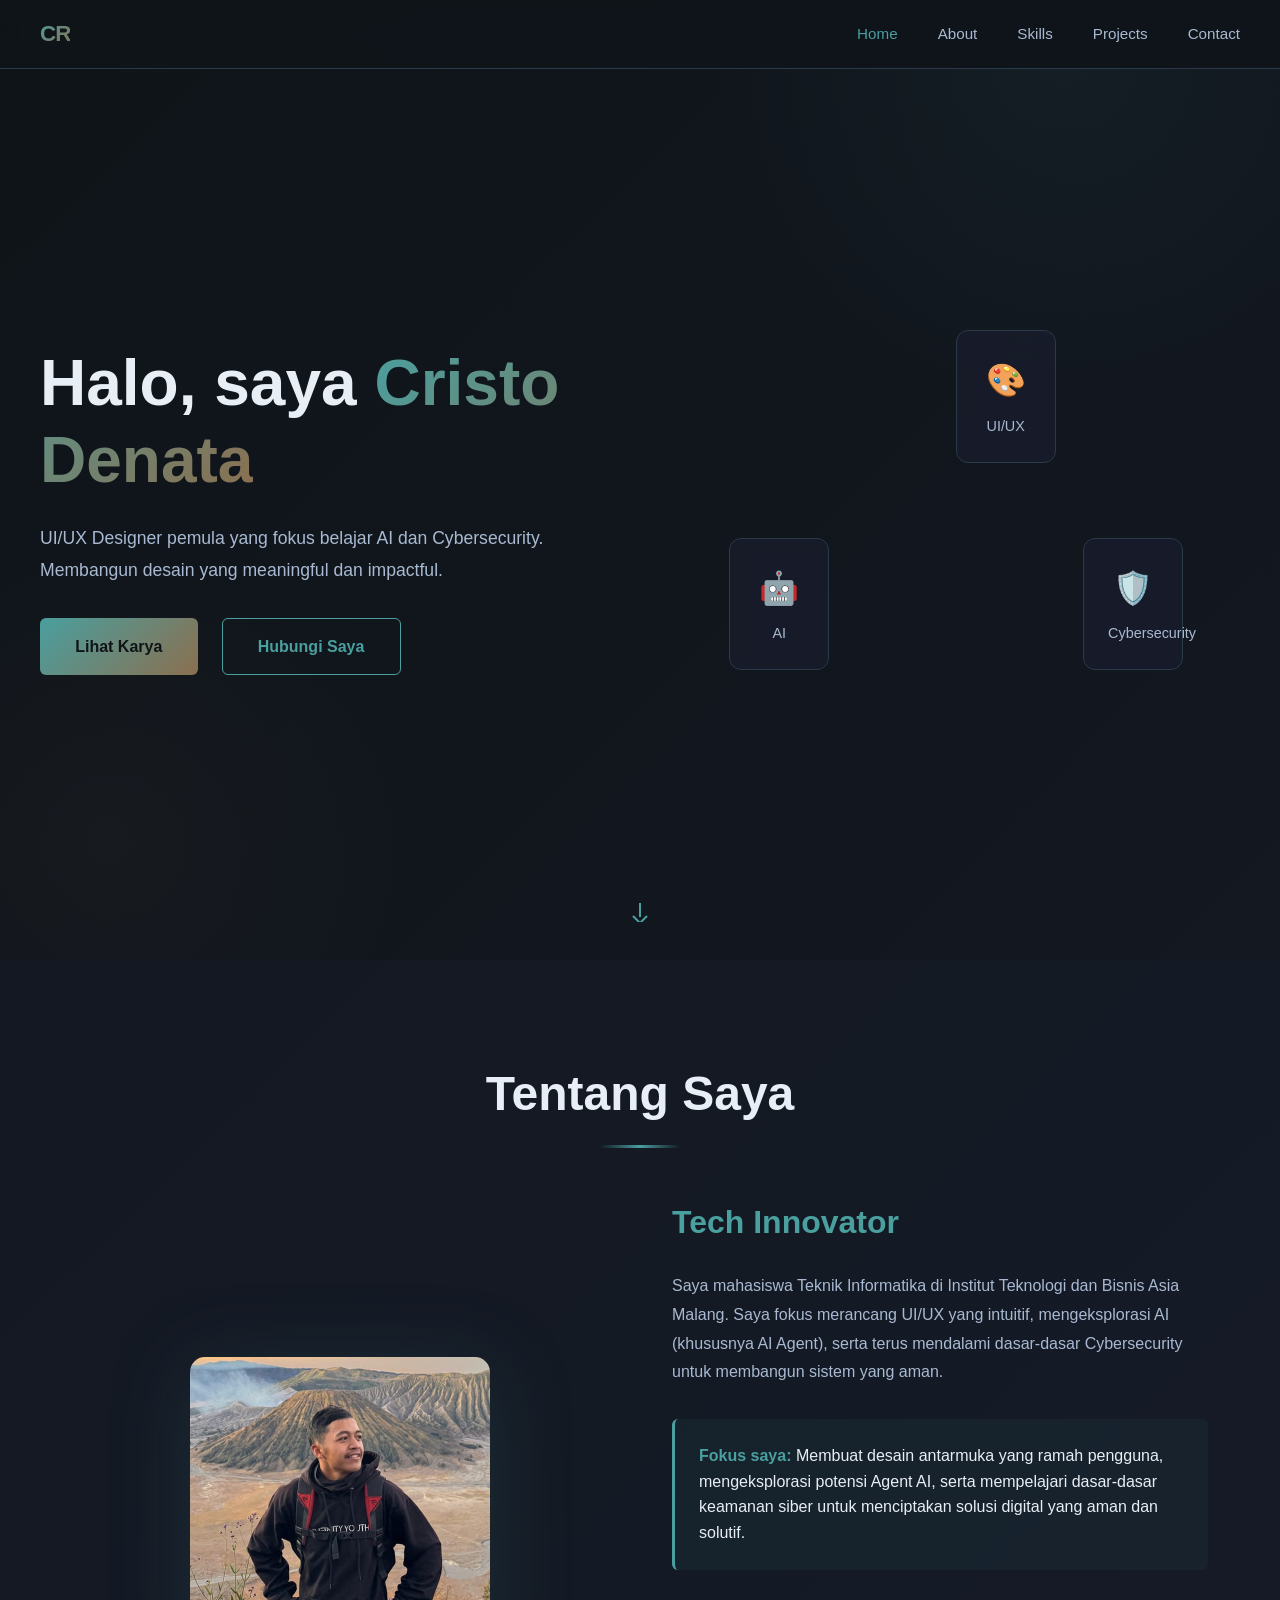
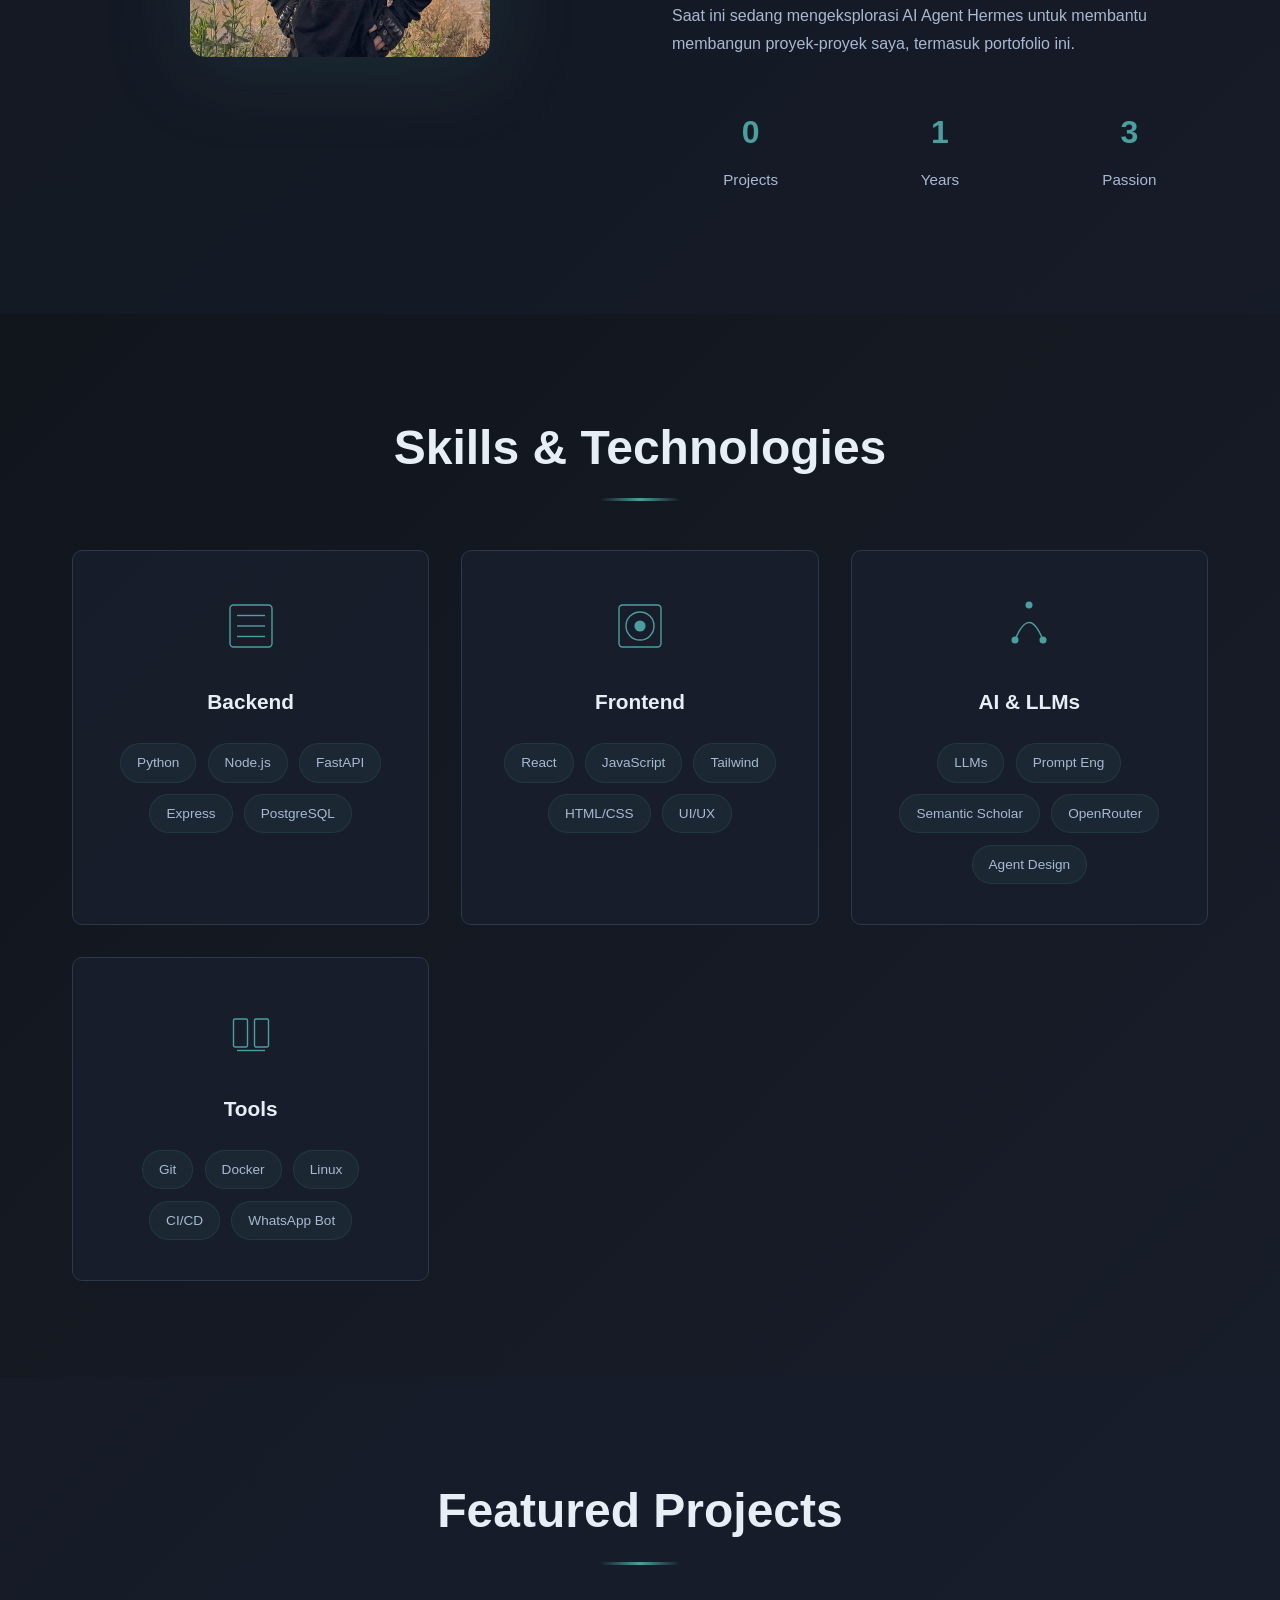
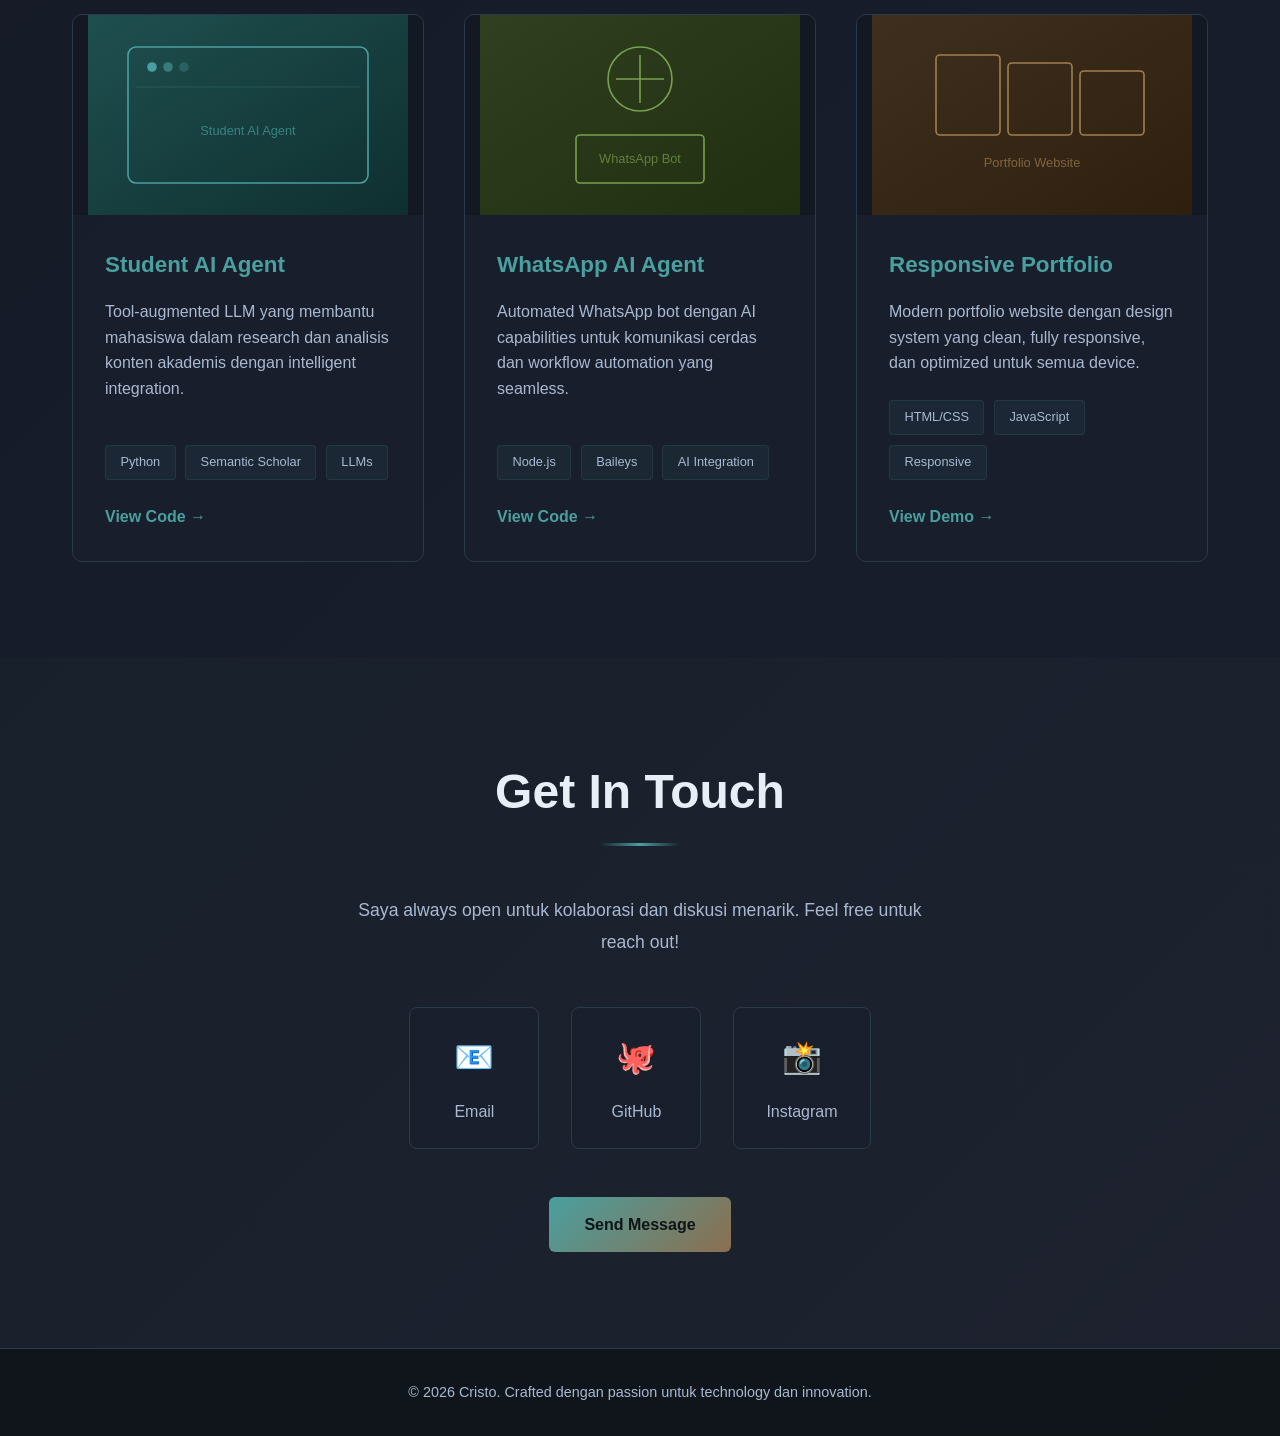
==== index.html @ 14ed5187 "Update portfolio" ====
<!DOCTYPE html>
<html lang="id">
<head>
    <meta charset="UTF-8">
    <meta name="viewport" content="width=device-width, initial-scale=1.0">
    <title>Cristo - UI/UX Designer & AI Learner</title>
    <link rel="stylesheet" href="style.css">
</head>
<body>
    <!-- Navigasi -->
    <nav class="navbar">
        <div class="nav-container">
            <div class="logo">CR</div>
            <ul class="nav-links">
                <li><a href="#hero" class="nav-link active">Home</a></li>
                <li><a href="#about" class="nav-link">About</a></li>
                <li><a href="#skills" class="nav-link">Skills</a></li>
                <li><a href="#projects" class="nav-link">Projects</a></li>
                <li><a href="#contact" class="nav-link">Contact</a></li>
            </ul>
        </div>
    </nav>

    <!-- Hero Section -->
    <section class="hero" id="hero">
        <div class="hero-content">
            <div class="hero-text">
                <h1>Halo, saya <span class="gradient-text">Cristo Denata</span></h1>
                <p>UI/UX Designer pemula yang fokus belajar AI dan Cybersecurity. Membangun desain yang meaningful dan impactful.</p>
                <div class="cta-buttons">
                    <a href="#projects" class="btn btn-primary">Lihat Karya</a>
                    <a href="#contact" class="btn btn-secondary">Hubungi Saya</a>
                </div>
            </div>
            <div class="hero-visual">
                <div class="floating-card card-1">
                    <div class="icon">🎨</div>
                    <p>UI/UX</p>
                </div>
                <div class="floating-card card-2">
                    <div class="icon">🤖</div>
                    <p>AI</p>
                </div>
                <div class="floating-card card-3">
                    <div class="icon">🛡️</div>
                    <p>Cybersecurity</p>
                </div>
            </div>
        </div>
        <div class="scroll-indicator">
            <svg viewBox="0 0 24 24" fill="none" stroke="currentColor">
                <path d="M12 5v14M19 18l-7 7-7-7"/>
            </svg>
        </div>
    </section>

    <!-- About Section -->
    <section class="about" id="about">
        <div class="container">
            <h2 class="section-title">Tentang Saya</h2>
            <div class="about-grid">
                <div class="about-image">
                    <img src="assets/profile.jpeg" alt="Cristo Profile" class="profile-photo">
                </div>
                <div class="about-text">
                    <h3>Tech Innovator</h3>
                    <p>Saya mahasiswa Teknik Informatika di Institut Teknologi dan Bisnis Asia Malang. Saya fokus merancang UI/UX yang intuitif, mengeksplorasi AI (khususnya AI Agent), serta terus mendalami dasar-dasar Cybersecurity untuk membangun sistem yang aman.</p>
                    <div class="about-highlight">
                        <strong>Fokus saya:</strong> Membuat desain antarmuka yang ramah pengguna, mengeksplorasi potensi Agent AI, serta mempelajari dasar-dasar keamanan siber untuk menciptakan solusi digital yang aman dan solutif.
                    </div>
                    <p>Saat ini sedang mengeksplorasi AI Agent Hermes untuk membantu membangun proyek-proyek saya, termasuk portofolio ini.</p>
                    <div class="about-stats">
                        <div class="stat">
                            <h4>1</h4>
                            <p>Projects</p>
                        </div>
                        <div class="stat">
                            <h4>2+</h4>
                            <p>Years</p>
                        </div>
                        <div class="stat">
                            <h4>5%</h4>
                            <p>Passion</p>
                        </div>
                    </div>
                </div>
            </div>
        </div>
    </section>

    <!-- Skills Section -->
    <section class="skills" id="skills">
        <div class="container">
            <h2 class="section-title">Skills & Technologies</h2>
            <div class="skills-grid">
                <div class="skill-card">
                    <div class="skill-icon">
                        <svg viewBox="0 0 100 100">
                            <rect x="20" y="20" width="60" height="60" fill="none" stroke="currentColor" stroke-width="2" rx="5"/>
                            <line x1="30" y1="35" x2="70" y2="35" stroke="currentColor" stroke-width="2"/>
                            <line x1="30" y1="50" x2="70" y2="50" stroke="currentColor" stroke-width="2"/>
                            <line x1="30" y1="65" x2="70" y2="65" stroke="currentColor" stroke-width="2"/>
                        </svg>
                    </div>
                    <h3>Backend</h3>
                    <div class="skill-tags">
                        <span>Python</span>
                        <span>Node.js</span>
                        <span>FastAPI</span>
                        <span>Express</span>
                        <span>PostgreSQL</span>
                    </div>
                </div>

                <div class="skill-card">
                    <div class="skill-icon">
                        <svg viewBox="0 0 100 100">
                            <rect x="20" y="20" width="60" height="60" fill="none" stroke="currentColor" stroke-width="2" rx="5"/>
                            <circle cx="50" cy="50" r="20" fill="none" stroke="currentColor" stroke-width="2"/>
                            <circle cx="50" cy="50" r="8" fill="currentColor"/>
                        </svg>
                    </div>
                    <h3>Frontend</h3>
                    <div class="skill-tags">
                        <span>React</span>
                        <span>JavaScript</span>
                        <span>Tailwind</span>
                        <span>HTML/CSS</span>
                        <span>UI/UX</span>
                    </div>
                </div>

                <div class="skill-card">
                    <div class="skill-icon">
                        <svg viewBox="0 0 100 100">
                            <path d="M30 70 Q50 20 70 70" fill="none" stroke="currentColor" stroke-width="2"/>
                            <circle cx="30" cy="70" r="5" fill="currentColor"/>
                            <circle cx="50" cy="20" r="5" fill="currentColor"/>
                            <circle cx="70" cy="70" r="5" fill="currentColor"/>
                        </svg>
                    </div>
                    <h3>AI & LLMs</h3>
                    <div class="skill-tags">
                        <span>LLMs</span>
                        <span>Prompt Eng</span>
                        <span>Semantic Scholar</span>
                        <span>OpenRouter</span>
                        <span>Agent Design</span>
                    </div>
                </div>

                <div class="skill-card">
                    <div class="skill-icon">
                        <svg viewBox="0 0 100 100">
                            <rect x="25" y="30" width="20" height="40" fill="none" stroke="currentColor" stroke-width="2" rx="2"/>
                            <rect x="55" y="30" width="20" height="40" fill="none" stroke="currentColor" stroke-width="2" rx="2"/>
                            <line x1="30" y1="75" x2="70" y2="75" stroke="currentColor" stroke-width="2"/>
                        </svg>
                    </div>
                    <h3>Tools</h3>
                    <div class="skill-tags">
                        <span>Git</span>
                        <span>Docker</span>
                        <span>Linux</span>
                        <span>CI/CD</span>
                        <span>WhatsApp Bot</span>
                    </div>
                </div>
            </div>
        </div>
    </section>

    <!-- Projects Section -->
    <section class="projects" id="projects">
        <div class="container">
            <h2 class="section-title">Featured Projects</h2>
            <div class="projects-grid">
                <article class="project-card">
                    <div class="project-image">
                        <svg viewBox="0 0 400 250" class="project-illustration">
                            <defs>
                                <linearGradient id="proj1" x1="0%" y1="0%" x2="100%" y2="100%">
                                    <stop offset="0%" style="stop-color:#1f4f4f;stop-opacity:1" />
                                    <stop offset="100%" style="stop-color:#0f2f2f;stop-opacity:1" />
                                </linearGradient>
                            </defs>
                            <rect width="400" height="250" fill="url(#proj1)"/>
                            <rect x="50" y="40" width="300" height="170" fill="none" stroke="#4a9f9f" stroke-width="2" rx="10"/>
                            <circle cx="80" cy="65" r="6" fill="#4a9f9f"/>
                            <circle cx="100" cy="65" r="6" fill="#4a9f9f" opacity="0.6"/>
                            <circle cx="120" cy="65" r="6" fill="#4a9f9f" opacity="0.3"/>
                            <line x1="60" y1="90" x2="340" y2="90" stroke="#4a9f9f" stroke-width="1" opacity="0.3"/>
                            <text x="200" y="150" text-anchor="middle" font-size="16" fill="#4a9f9f" opacity="0.7">Student AI Agent</text>
                        </svg>
                    </div>
                    <div class="project-content">
                        <h3>Student AI Agent</h3>
                        <p>Tool-augmented LLM yang membantu mahasiswa dalam research dan analisis konten akademis dengan intelligent integration.</p>
                        <div class="project-tech">
                            <span>Python</span>
                            <span>Semantic Scholar</span>
                            <span>LLMs</span>
                        </div>
                        <a href="#" class="project-link">View Code →</a>
                    </div>
                </article>

                <article class="project-card">
                    <div class="project-image">
                        <svg viewBox="0 0 400 250" class="project-illustration">
                            <defs>
                                <linearGradient id="proj2" x1="0%" y1="0%" x2="100%" y2="100%">
                                    <stop offset="0%" style="stop-color:#2f3f1f;stop-opacity:1" />
                                    <stop offset="100%" style="stop-color:#1f2f0f;stop-opacity:1" />
                                </linearGradient>
                            </defs>
                            <rect width="400" height="250" fill="url(#proj2)"/>
                            <circle cx="200" cy="80" r="40" fill="none" stroke="#7a9f4f" stroke-width="2"/>
                            <line x1="200" y1="50" x2="200" y2="110" stroke="#7a9f4f" stroke-width="2"/>
                            <line x1="170" y1="80" x2="230" y2="80" stroke="#7a9f4f" stroke-width="2"/>
                            <rect x="120" y="150" width="160" height="60" fill="none" stroke="#7a9f4f" stroke-width="2" rx="5"/>
                            <text x="200" y="185" text-anchor="middle" font-size="16" fill="#7a9f4f" opacity="0.7">WhatsApp Bot</text>
                        </svg>
                    </div>
                    <div class="project-content">
                        <h3>WhatsApp AI Agent</h3>
                        <p>Automated WhatsApp bot dengan AI capabilities untuk komunikasi cerdas dan workflow automation yang seamless.</p>
                        <div class="project-tech">
                            <span>Node.js</span>
                            <span>Baileys</span>
                            <span>AI Integration</span>
                        </div>
                        <a href="#" class="project-link">View Code →</a>
                    </div>
                </article>

                <article class="project-card">
                    <div class="project-image">
                        <svg viewBox="0 0 400 250" class="project-illustration">
                            <defs>
                                <linearGradient id="proj3" x1="0%" y1="0%" x2="100%" y2="100%">
                                    <stop offset="0%" style="stop-color:#3f2f1f;stop-opacity:1" />
                                    <stop offset="100%" style="stop-color:#2f1f0f;stop-opacity:1" />
                                </linearGradient>
                            </defs>
                            <rect width="400" height="250" fill="url(#proj3)"/>
                            <rect x="80" y="50" width="80" height="100" fill="none" stroke="#9f7f4f" stroke-width="2" rx="5"/>
                            <rect x="170" y="60" width="80" height="90" fill="none" stroke="#9f7f4f" stroke-width="2" rx="5"/>
                            <rect x="260" y="70" width="80" height="80" fill="none" stroke="#9f7f4f" stroke-width="2" rx="5"/>
                            <text x="200" y="190" text-anchor="middle" font-size="16" fill="#9f7f4f" opacity="0.7">Portfolio Website</text>
                        </svg>
                    </div>
                    <div class="project-content">
                        <h3>Responsive Portfolio</h3>
                        <p>Modern portfolio website dengan design system yang clean, fully responsive, dan optimized untuk semua device.</p>
                        <div class="project-tech">
                            <span>HTML/CSS</span>
                            <span>JavaScript</span>
                            <span>Responsive</span>
                        </div>
                        <a href="#" class="project-link">View Demo →</a>
                    </div>
                </article>
            </div>
        </div>
    </section>

    <!-- Contact Section -->
    <section class="contact" id="contact">
        <div class="container">
            <h2 class="section-title">Get In Touch</h2>
            <div class="contact-content">
                <p>Saya always open untuk kolaborasi dan diskusi menarik. Feel free untuk reach out!</p>
                <div class="contact-methods">
                    <a href="mailto:cristodenata1286@gmail.com" class="contact-card">
                        <div class="contact-icon">📧</div>
                        <span>Email</span>
                    </a>
                    <a href="https://github.com/CristoDenata" target="_blank" class="contact-card">
                        <div class="contact-icon">🐙</div>
                        <span>GitHub</span>
                    </a>
                    <a href="https://www.instagram.com/_denataaa" target="_blank" class="contact-card">
                        <div class="contact-icon">📸</div>
                        <span>Instagram</span>
                    </a>
                </div>
                <a href="mailto:cristodenata1286@gmail.com" class="btn btn-primary">Send Message</a>
            </div>
        </div>
    </section>

    <!-- Footer -->
    <footer class="footer">
        <p>&copy; 2026 Cristo. Crafted dengan passion untuk technology dan innovation.</p>
    </footer>

    <script src="script.js"></script>
</body>
</html>
---- style.css ----
* {
    margin: 0;
    padding: 0;
    box-sizing: border-box;
}

:root {
    --primary: #0f1419;
    --secondary: #1a1f2e;
    --accent: #3a7f7f;
    --accent-light: #4a9f9f;
    --accent-alt: #8b6f4f;
    --text: #e8eef5;
    --text-muted: #a8b9d1;
    --border: #2a3a4a;
    --bg-gradient: linear-gradient(135deg, #0f1419 0%, #1a1f2e 100%);
}

html {
    scroll-behavior: smooth;
}

body {
    font-family: -apple-system, BlinkMacSystemFont, 'Segoe UI', Roboto, Oxygen, Ubuntu, Cantarell, sans-serif;
    background: var(--bg-gradient);
    color: var(--text);
    line-height: 1.6;
    overflow-x: hidden;
}

/* Navigation */
.navbar {
    position: fixed;
    top: 0;
    width: 100%;
    z-index: 1000;
    background: rgba(15, 20, 25, 0.85);
    backdrop-filter: blur(10px);
    border-bottom: 1px solid var(--border);
    padding: 1rem 2rem;
}

.nav-container {
    max-width: 1200px;
    margin: 0 auto;
    display: flex;
    justify-content: space-between;
    align-items: center;
}

.logo {
    font-size: 1.4rem;
    font-weight: 800;
    background: linear-gradient(135deg, var(--accent-light), var(--accent-alt));
    -webkit-background-clip: text;
    -webkit-text-fill-color: transparent;
    background-clip: text;
    letter-spacing: -1px;
}

.nav-links {
    display: flex;
    gap: 2.5rem;
    list-style: none;
}

.nav-link {
    color: var(--text-muted);
    text-decoration: none;
    font-size: 0.95rem;
    font-weight: 500;
    transition: all 0.3s ease;
    position: relative;
}

.nav-link:hover,
.nav-link.active {
    color: var(--accent-light);
}

.nav-link::after {
    content: '';
    position: absolute;
    bottom: -5px;
    left: 0;
    width: 0;
    height: 2px;
    background: var(--accent-light);
    transition: width 0.3s ease;
}

.nav-link:hover::after {
    width: 100%;
}

/* Hero Section */
.hero {
    margin-top: 60px;
    min-height: 100vh;
    display: flex;
    flex-direction: column;
    align-items: center;
    justify-content: center;
    padding: 4rem 2rem;
    position: relative;
    overflow: hidden;
}

.hero::before {
    content: '';
    position: absolute;
    top: -40%;
    right: -10%;
    width: 700px;
    height: 700px;
    background: radial-gradient(circle, rgba(58, 127, 127, 0.08) 0%, transparent 70%);
    border-radius: 50%;
    animation: float 25s infinite ease-in-out;
}

.hero::after {
    content: '';
    position: absolute;
    bottom: -20%;
    left: -15%;
    width: 600px;
    height: 600px;
    background: radial-gradient(circle, rgba(139, 111, 79, 0.05) 0%, transparent 70%);
    border-radius: 50%;
    animation: float 30s infinite ease-in-out reverse;
}

@keyframes float {
    0%, 100% { transform: translateY(0px); }
    50% { transform: translateY(30px); }
}

/* New Animations */
@keyframes slideInUp {
    from {
        opacity: 0;
        transform: translateY(30px);
    }
    to {
        opacity: 1;
        transform: translateY(0);
    }
}

@keyframes slideInDown {
    from {
        opacity: 0;
        transform: translateY(-30px);
    }
    to {
        opacity: 1;
        transform: translateY(0);
    }
}

@keyframes slideInLeft {
    from {
        opacity: 0;
        transform: translateX(-30px);
    }
    to {
        opacity: 1;
        transform: translateX(0);
    }
}

@keyframes slideInRight {
    from {
        opacity: 0;
        transform: translateX(30px);
    }
    to {
        opacity: 1;
        transform: translateX(0);
    }
}

@keyframes pulse {
    0%, 100% {
        opacity: 1;
    }
    50% {
        opacity: 0.5;
    }
}

@keyframes glow {
    0%, 100% {
        box-shadow: 0 0 10px rgba(58, 127, 127, 0.3);
    }
    50% {
        box-shadow: 0 0 25px rgba(58, 127, 127, 0.6);
    }
}

@keyframes rotate {
    from {
        transform: rotate(0deg);
    }
    to {
        transform: rotate(360deg);
    }
}

@keyframes shimmer {
    0% {
        background-position: -1000px 0;
    }
    100% {
        background-position: 1000px 0;
    }
}

@keyframes flicker {
    0%, 19%, 21%, 23%, 25%, 54%, 56%, 100% {
        text-shadow: 0 0 10px rgba(74, 159, 159, 0.5);
    }
    20%, 24%, 55% {
        text-shadow: none;
    }
}

@keyframes scaleUp {
    from {
        transform: scale(0.8);
        opacity: 0;
    }
    to {
        transform: scale(1);
        opacity: 1;
    }
}

@keyframes moveX {
    0%, 100% {
        transform: translateX(0);
    }
    50% {
        transform: translateX(10px);
    }
}

.hero-content {
    position: relative;
    z-index: 10;
    display: grid;
    grid-template-columns: 1fr 1fr;
    gap: 4rem;
    align-items: center;
    max-width: 1200px;
    width: 100%;
}

.hero-text h1 {
    font-size: clamp(2.5rem, 6vw, 4rem);
    line-height: 1.2;
    margin-bottom: 1.5rem;
    color: var(--text);
    font-weight: 800;
    animation: slideInLeft 0.8s ease-out;
}

.gradient-text {
    background: linear-gradient(135deg, var(--accent-light), var(--accent-alt));
    -webkit-background-clip: text;
    -webkit-text-fill-color: transparent;
    background-clip: text;
    animation: flicker 3s infinite;
}

.hero-text > p {
    font-size: 1.1rem;
    color: var(--text-muted);
    margin-bottom: 2rem;
    line-height: 1.8;
    animation: slideInLeft 0.8s ease-out 0.2s backwards;
}

.cta-buttons {
    display: flex;
    gap: 1.5rem;
    flex-wrap: wrap;
    animation: slideInUp 0.8s ease-out 0.4s backwards;
}

.btn {
    padding: 0.9rem 2.2rem;
    border: none;
    border-radius: 6px;
    font-size: 1rem;
    font-weight: 600;
    cursor: pointer;
    text-decoration: none;
    transition: all 0.3s ease;
    display: inline-flex;
    align-items: center;
    gap: 0.5rem;
}

.btn-primary {
    background: linear-gradient(135deg, var(--accent-light), var(--accent-alt));
    color: var(--primary);
    border: none;
    position: relative;
    overflow: hidden;
}

.btn-primary:hover {
    transform: translateY(-3px);
    box-shadow: 0 15px 40px rgba(58, 127, 127, 0.25);
    animation: glow 2s infinite;
}

.btn-primary::after {
    content: '';
    position: absolute;
    top: 0;
    left: -100%;
    width: 100%;
    height: 100%;
    background: linear-gradient(90deg, transparent, rgba(255, 255, 255, 0.2), transparent);
    transition: left 0.6s ease;
}

.btn-primary:hover::after {
    left: 100%;
}

.btn-secondary {
    background: transparent;
    color: var(--accent-light);
    border: 1.5px solid var(--accent-light);
}

.btn-secondary:hover {
    background: rgba(58, 127, 127, 0.1);
    transform: translateY(-3px);
    animation: pulse 1.5s infinite;
    border-color: var(--accent-alt);
}

.hero-visual {
    position: relative;
    height: 400px;
    display: flex;
    align-items: center;
    justify-content: center;
}

.floating-card {
    position: absolute;
    background: rgba(26, 31, 46, 0.7);
    border: 1px solid var(--border);
    border-radius: 12px;
    padding: 1.5rem;
    text-align: center;
    backdrop-filter: blur(10px);
    animation: floating 3s ease-in-out infinite;
    transition: all 0.3s ease;
}

.floating-card:hover {
    border-color: var(--accent-light);
    background: rgba(26, 31, 46, 0.9);
}

.card-1 {
    width: 100px;
    top: 20px;
    left: 50%;
    transform: translateX(-50%);
    animation-delay: 0s;
}

.card-2 {
    width: 100px;
    bottom: 40px;
    left: 10%;
    animation-delay: 0.5s;
}

.card-3 {
    width: 100px;
    bottom: 40px;
    right: 10%;
    animation-delay: 1s;
}

@keyframes floating {
    0%, 100% { transform: translateY(0px); }
    50% { transform: translateY(-20px); }
}

.floating-card .icon {
    font-size: 2rem;
    margin-bottom: 0.5rem;
}

.floating-card p {
    font-size: 0.9rem;
    color: var(--text-muted);
}

.scroll-indicator {
    position: absolute;
    bottom: 30px;
    left: 50%;
    transform: translateX(-50%);
    animation: bounce 2s infinite;
    color: var(--accent-light);
}

@keyframes bounce {
    0%, 100% { transform: translateX(-50%) translateY(0); }
    50% { transform: translateX(-50%) translateY(-10px); }
}

.scroll-indicator svg {
    width: 24px;
    height: 24px;
    stroke: currentColor;
    fill: none;
    stroke-width: 2;
}

/* Container */
.container {
    max-width: 1200px;
    margin: 0 auto;
    padding: 0 2rem;
}

section {
    padding: 6rem 2rem;
}

.section-title {
    font-size: clamp(2rem, 5vw, 3rem);
    text-align: center;
    margin-bottom: 4rem;
    position: relative;
    font-weight: 800;
    animation: scaleUp 0.8s ease-out;
}

.section-title::after {
    content: '';
    position: absolute;
    bottom: -15px;
    left: 50%;
    transform: translateX(-50%);
    width: 80px;
    height: 3px;
    background: linear-gradient(90deg, transparent, var(--accent-light), transparent);
    border-radius: 2px;
    animation: moveX 2s infinite ease-in-out;
}

/* About Section */
.about {
    background: rgba(26, 31, 46, 0.3);
}

.about-grid {
    display: grid;
    grid-template-columns: 1fr 1fr;
    gap: 4rem;
    align-items: center;
}

.about-image {
    display: flex;
    justify-content: center;
    align-items: center;
}

.profile-photo {
    width: 100%;
    max-width: 300px;
    height: 300px;
    object-fit: cover;
    border-radius: 15px;
    filter: drop-shadow(0 10px 40px rgba(58, 127, 127, 0.2));
    transition: transform 0.3s ease, filter 0.3s ease;
}

.profile-photo:hover {
    transform: scale(1.02);
    filter: drop-shadow(0 15px 50px rgba(58, 127, 127, 0.3));
}

@media (max-width: 768px) {
    .profile-photo {
        max-width: 250px;
        height: 250px;
    }
}

.about-text h3 {
    font-size: 2rem;
    margin-bottom: 1.5rem;
    color: var(--accent-light);
}

.about-text p {
    color: var(--text-muted);
    margin-bottom: 1.5rem;
    line-height: 1.8;
}

.about-highlight {
    background: rgba(58, 127, 127, 0.08);
    border-left: 3px solid var(--accent-light);
    padding: 1.5rem;
    border-radius: 6px;
    margin: 2rem 0;
}

.about-highlight strong {
    color: var(--accent-light);
}

.about-stats {
    display: grid;
    grid-template-columns: repeat(3, 1fr);
    gap: 2rem;
    margin-top: 3rem;
}

.stat {
    text-align: center;
}

.stat h4 {
    font-size: 2rem;
    color: var(--accent-light);
    margin-bottom: 0.5rem;
}

.stat p {
    color: var(--text-muted);
    font-size: 0.95rem;
}

/* Skills Section */
.skills {
    background: linear-gradient(135deg, rgba(15, 20, 25, 0.5), rgba(26, 31, 46, 0.3));
}

.skills-grid {
    display: grid;
    grid-template-columns: repeat(auto-fit, minmax(280px, 1fr));
    gap: 2rem;
}

.skill-card {
    background: rgba(26, 31, 46, 0.8);
    border: 1px solid var(--border);
    padding: 2.5rem 2rem;
    border-radius: 10px;
    transition: all 0.3s ease;
    text-align: center;
}

.skill-card:hover {
    border-color: var(--accent-light);
    background: rgba(26, 31, 46, 0.95);
    transform: translateY(-8px);
    box-shadow: 0 15px 40px rgba(58, 127, 127, 0.12);
}

.skill-icon {
    width: 70px;
    height: 70px;
    margin: 0 auto 1.5rem;
    display: flex;
    align-items: center;
    justify-content: center;
    color: var(--accent-light);
}

.skill-icon svg {
    width: 100%;
    height: 100%;
    transition: transform 0.5s ease;
}

.skill-card:hover .skill-icon svg {
    transform: scale(1.2) rotate(10deg);
    animation: pulse 1s infinite;
}

.skill-card h3 {
    font-size: 1.3rem;
    margin-bottom: 1.5rem;
    color: var(--text);
}

.skill-tags {
    display: flex;
    flex-wrap: wrap;
    gap: 0.7rem;
    justify-content: center;
}

.skill-tags span {
    background: rgba(58, 127, 127, 0.1);
    color: var(--text-muted);
    padding: 0.5rem 1rem;
    border-radius: 20px;
    font-size: 0.85rem;
    border: 1px solid rgba(58, 127, 127, 0.2);
    transition: all 0.3s ease;
}

.skill-tags span:hover {
    background: rgba(58, 127, 127, 0.2);
    color: var(--accent-light);
}

/* Projects Section */
.projects {
    background: rgba(26, 31, 46, 0.3);
}

.projects-grid {
    display: grid;
    grid-template-columns: repeat(auto-fit, minmax(320px, 1fr));
    gap: 2.5rem;
}

.project-card {
    background: rgba(26, 31, 46, 0.8);
    border: 1px solid var(--border);
    border-radius: 10px;
    overflow: hidden;
    transition: all 0.3s ease;
    display: flex;
    flex-direction: column;
}

.project-card:hover {
    border-color: var(--accent-light);
    transform: translateY(-10px);
    box-shadow: 0 20px 50px rgba(58, 127, 127, 0.15);
    animation: scaleUp 0.4s ease-out;
}

.project-image {
    width: 100%;
    height: 200px;
    overflow: hidden;
    background: rgba(15, 20, 25, 0.5);
}

.project-illustration {
    width: 100%;
    height: 100%;
    object-fit: cover;
    transition: transform 0.5s ease;
}

.project-card:hover .project-illustration {
    transform: scale(1.05);
}

.project-content {
    padding: 2rem;
    flex-grow: 1;
    display: flex;
    flex-direction: column;
}

.project-content h3 {
    font-size: 1.4rem;
    margin-bottom: 1rem;
    color: var(--accent-light);
}

.project-content p {
    color: var(--text-muted);
    margin-bottom: 1.5rem;
    flex-grow: 1;
}

.project-tech {
    display: flex;
    flex-wrap: wrap;
    gap: 0.6rem;
    margin-bottom: 1.5rem;
}

.project-tech span {
    background: rgba(58, 127, 127, 0.1);
    color: var(--text-muted);
    padding: 0.4rem 0.9rem;
    border-radius: 4px;
    font-size: 0.8rem;
    border: 1px solid rgba(58, 127, 127, 0.2);
}

.project-link {
    display: inline-flex;
    align-items: center;
    color: var(--accent-light);
    text-decoration: none;
    font-weight: 600;
    transition: all 0.3s ease;
    width: fit-content;
}

.project-link:hover {
    gap: 0.7rem;
    transform: translateX(5px);
    text-shadow: 0 0 10px rgba(74, 159, 159, 0.5);
}

/* Contact Section */
.contact {
    background: linear-gradient(135deg, rgba(58, 127, 127, 0.05), rgba(139, 111, 79, 0.03));
    text-align: center;
}

.contact-content {
    max-width: 600px;
    margin: 0 auto;
}

.contact-content > p {
    color: var(--text-muted);
    font-size: 1.1rem;
    margin-bottom: 3rem;
    line-height: 1.8;
}

.contact-methods {
    display: flex;
    gap: 2rem;
    justify-content: center;
    flex-wrap: wrap;
    margin-bottom: 3rem;
}

.contact-card {
    display: flex;
    flex-direction: column;
    align-items: center;
    gap: 1rem;
    padding: 1.5rem 2rem;
    background: rgba(26, 31, 46, 0.8);
    border: 1px solid var(--border);
    border-radius: 8px;
    text-decoration: none;
    color: var(--text-muted);
    transition: all 0.3s ease;
    min-width: 130px;
}

.contact-card:hover {
    border-color: var(--accent-light);
    background: rgba(26, 31, 46, 0.95);
    color: var(--accent-light);
    transform: translateY(-5px);
    animation: glow 2s infinite;
}

.contact-icon {
    font-size: 2rem;
}

/* Footer */
.footer {
    background: rgba(15, 20, 25, 0.9);
    border-top: 1px solid var(--border);
    padding: 2rem;
    text-align: center;
    color: var(--text-muted);
    font-size: 0.9rem;
}

/* Responsive */
@media (max-width: 768px) {
    .navbar {
        padding: 0.8rem 1.5rem;
    }

    .nav-links {
        gap: 1.5rem;
    }

    .nav-link {
        font-size: 0.85rem;
    }

    .hero {
        margin-top: 50px;
        padding: 2rem 1.5rem;
    }

    .hero-content {
        grid-template-columns: 1fr;
        gap: 2rem;
    }

    .hero-visual {
        height: 300px;
    }

    .cta-buttons {
        gap: 1rem;
    }

    .btn {
        padding: 0.8rem 1.8rem;
        font-size: 0.95rem;
    }

    section {
        padding: 4rem 1.5rem;
    }

    .about-grid {
        grid-template-columns: 1fr;
        gap: 2rem;
    }

    .about-stats {
        grid-template-columns: repeat(3, 1fr);
        gap: 1rem;
    }

    .stat h4 {
        font-size: 1.5rem;
    }

    .skills-grid {
        grid-template-columns: 1fr;
    }

    .projects-grid {
        grid-template-columns: 1fr;
    }

    .contact-methods {
        flex-direction: column;
        gap: 1rem;
    }

    .contact-card {
        width: 100%;
    }
}
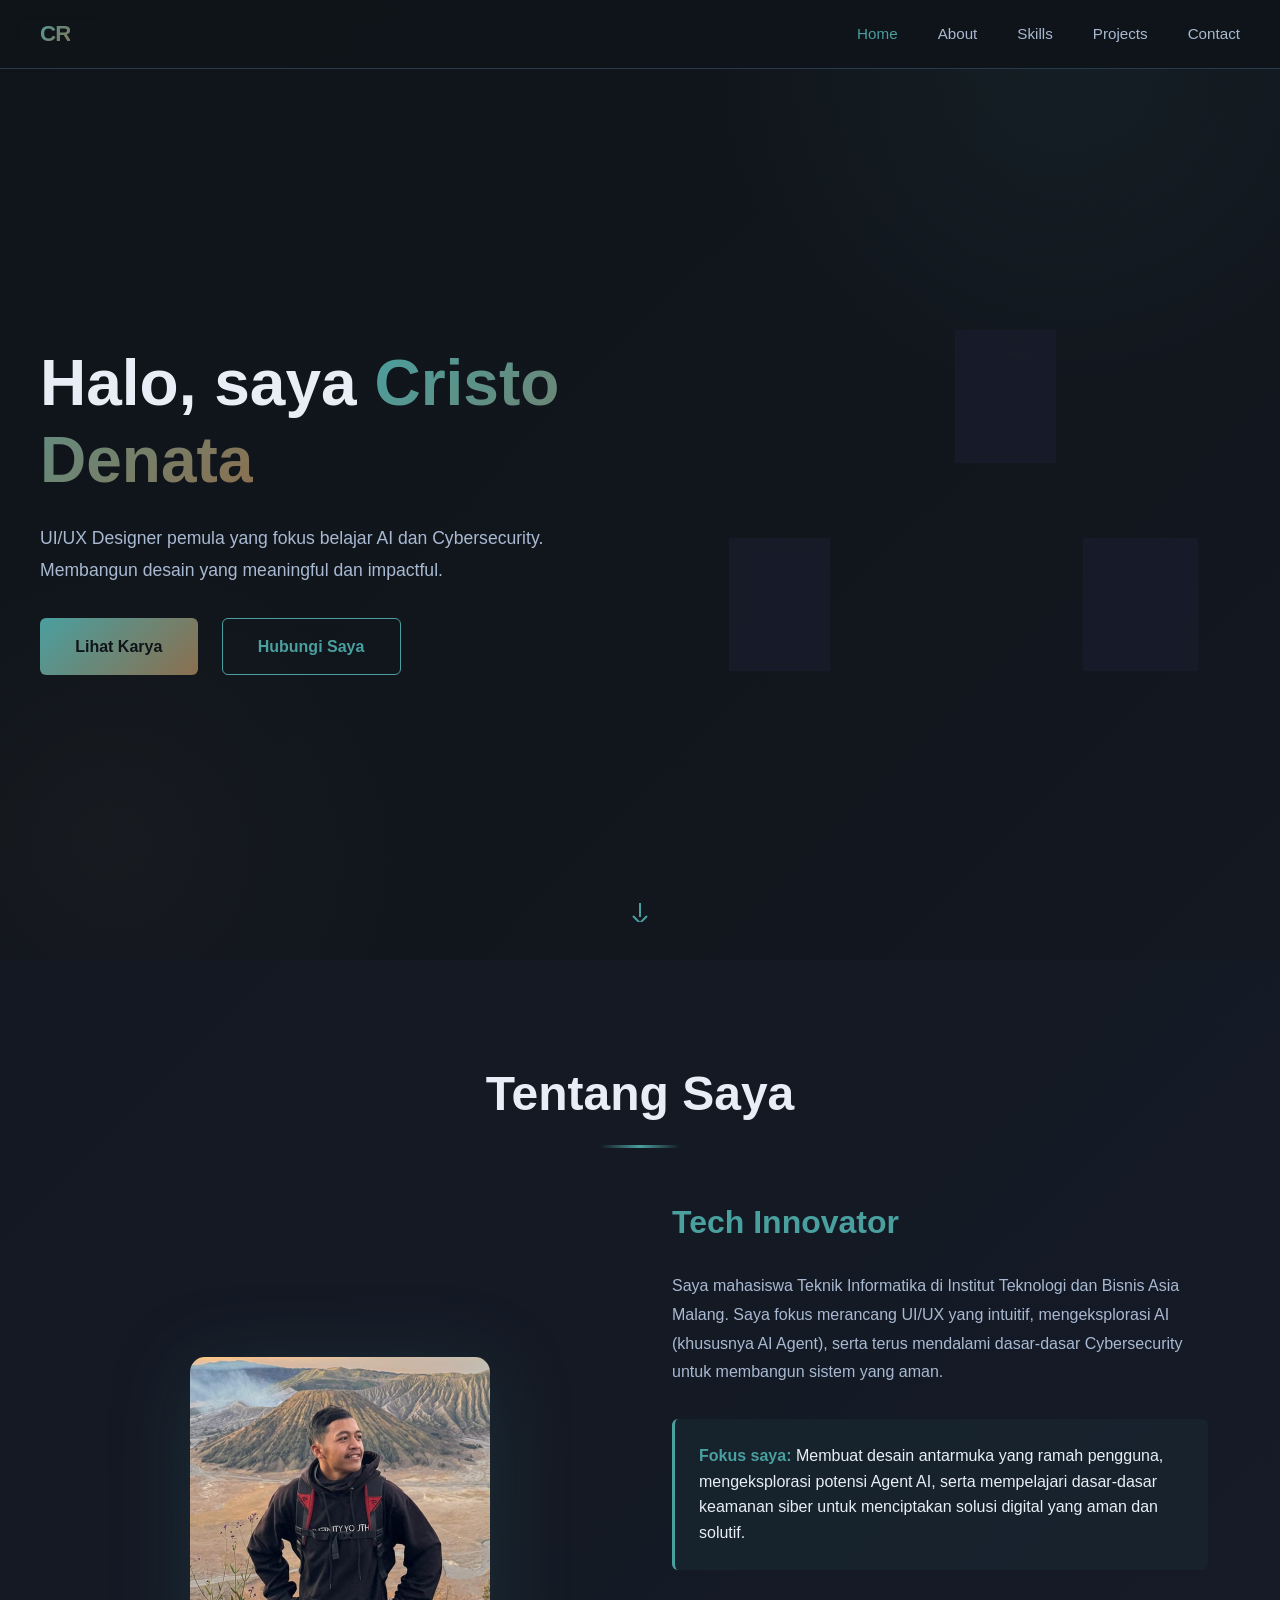
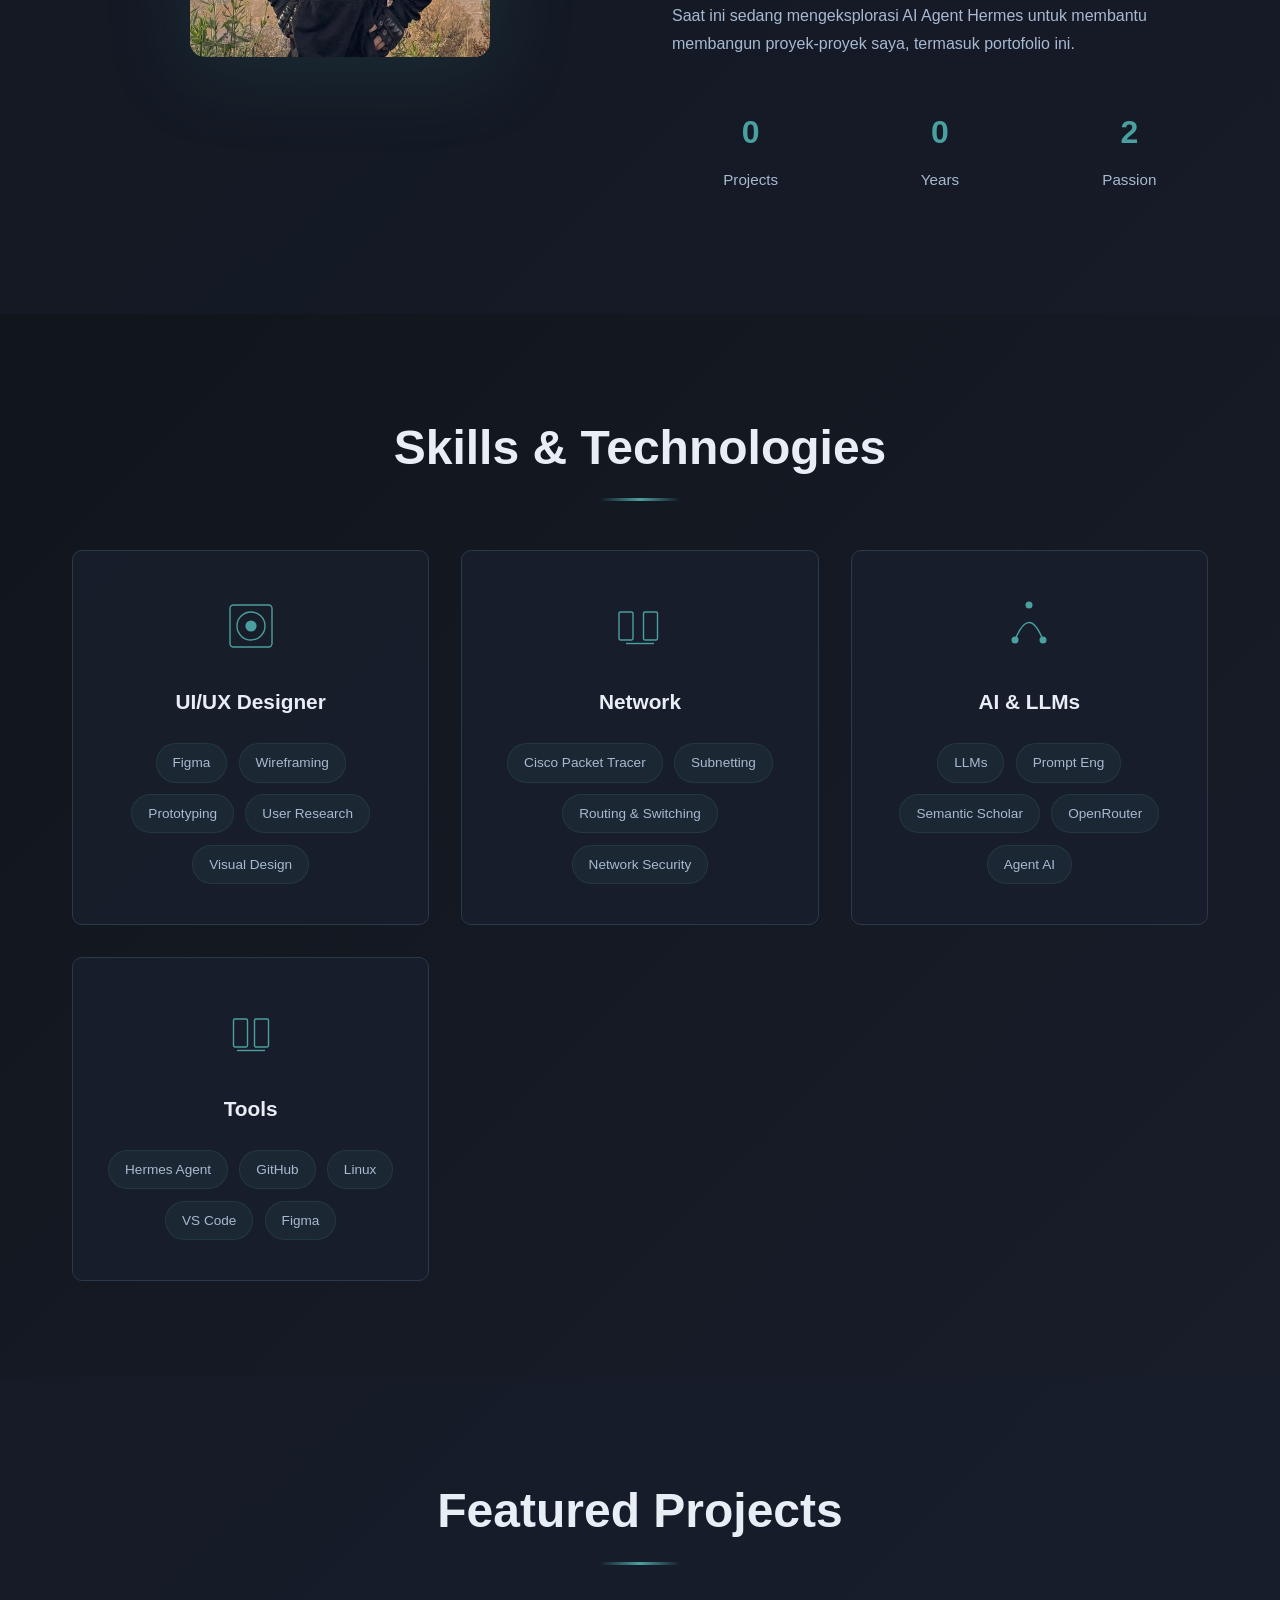
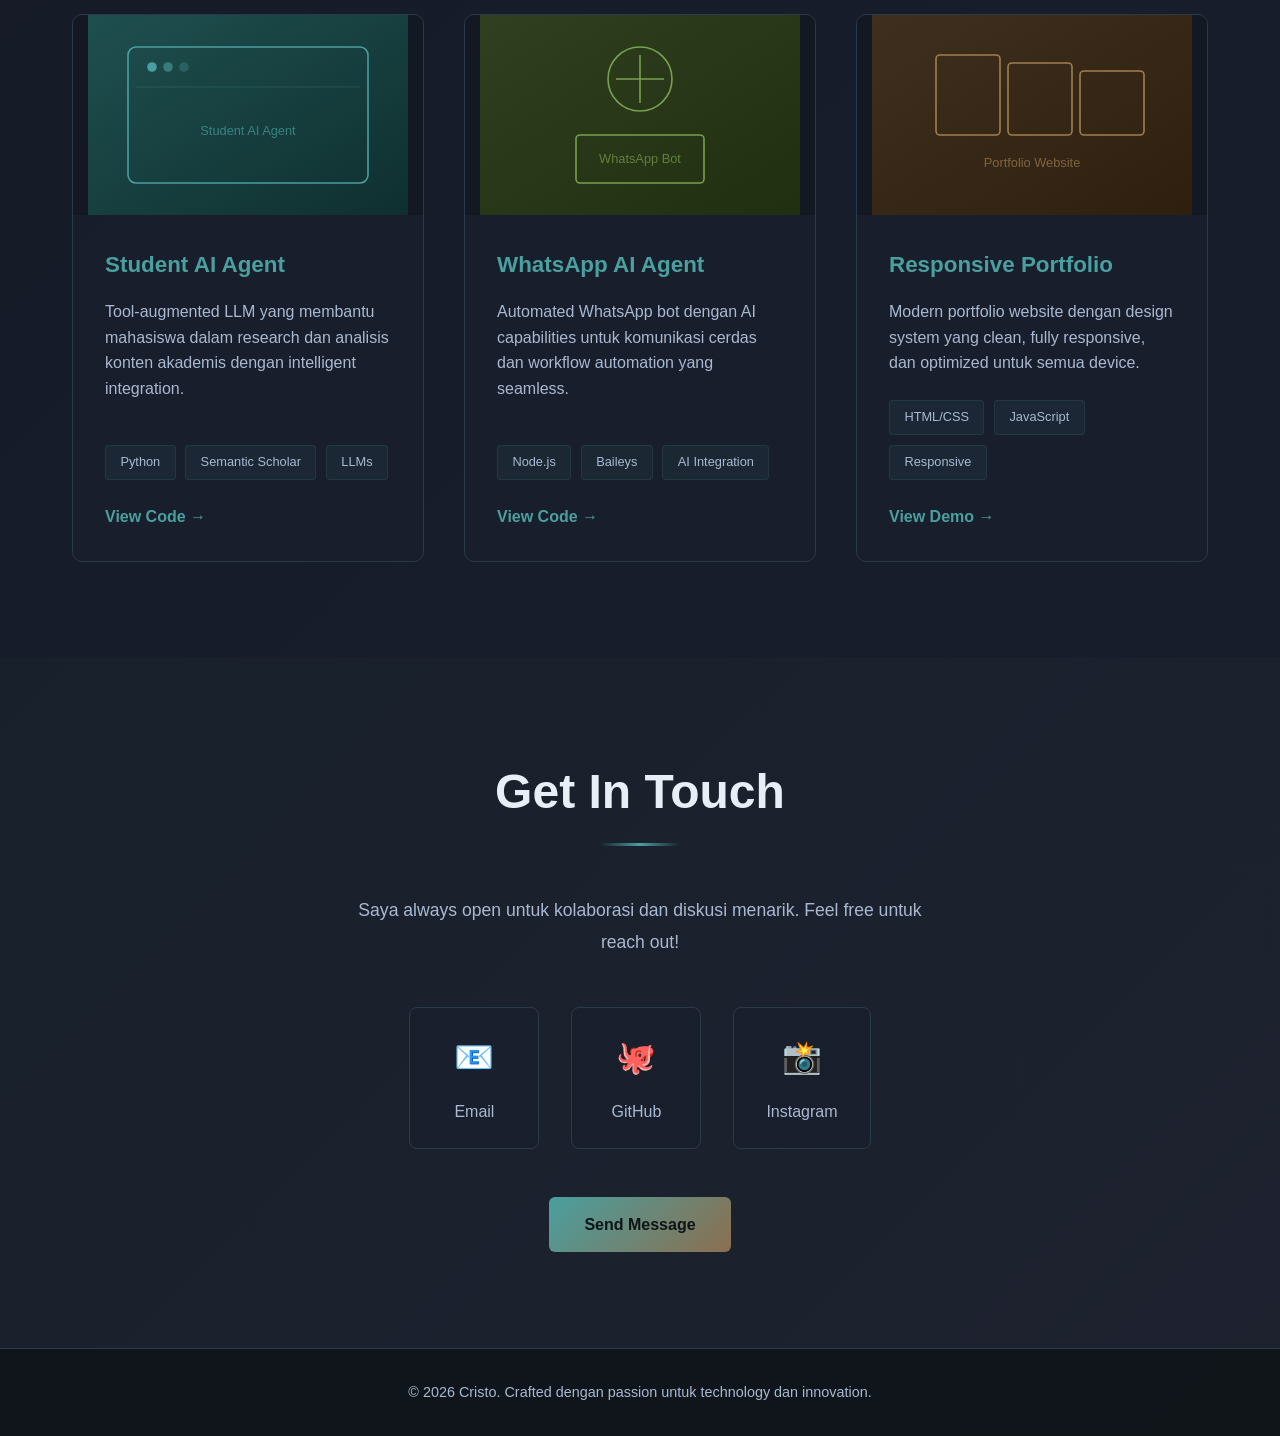
==== commit e971f9f7: "Mengubah skills dan technologies" ====
--- a/index.html
+++ b/index.html
@@ -97,36 +97,34 @@
                     <div class="skill-icon">
                         <svg viewBox="0 0 100 100">
                             <rect x="20" y="20" width="60" height="60" fill="none" stroke="currentColor" stroke-width="2" rx="5"/>
-                            <line x1="30" y1="35" x2="70" y2="35" stroke="currentColor" stroke-width="2"/>
-                            <line x1="30" y1="50" x2="70" y2="50" stroke="currentColor" stroke-width="2"/>
-                            <line x1="30" y1="65" x2="70" y2="65" stroke="currentColor" stroke-width="2"/>
-                        </svg>
-                    </div>
-                    <h3>Backend</h3>
-                    <div class="skill-tags">
-                        <span>Python</span>
-                        <span>Node.js</span>
-                        <span>FastAPI</span>
-                        <span>Express</span>
-                        <span>PostgreSQL</span>
-                    </div>
-                </div>
-
-                <div class="skill-card">
-                    <div class="skill-icon">
-                        <svg viewBox="0 0 100 100">
-                            <rect x="20" y="20" width="60" height="60" fill="none" stroke="currentColor" stroke-width="2" rx="5"/>
                             <circle cx="50" cy="50" r="20" fill="none" stroke="currentColor" stroke-width="2"/>
                             <circle cx="50" cy="50" r="8" fill="currentColor"/>
                         </svg>
                     </div>
-                    <h3>Frontend</h3>
-                    <div class="skill-tags">
-                        <span>React</span>
-                        <span>JavaScript</span>
-                        <span>Tailwind</span>
-                        <span>HTML/CSS</span>
-                        <span>UI/UX</span>
+                    <h3>UI/UX Designer</h3>
+                    <div class="skill-tags">
+                        <span>Figma</span>
+                        <span>Wireframing</span>
+                        <span>Prototyping</span>
+                        <span>User Research</span>
+                        <span>Visual Design</span>
+                    </div>
+                </div>
+
+                <div class="skill-card">
+                    <div class="skill-icon">
+                        <svg viewBox="0 0 100 100">
+                            <rect x="20" y="30" width="20" height="40" fill="none" stroke="currentColor" stroke-width="2" rx="2"/>
+                            <rect x="55" y="30" width="20" height="40" fill="none" stroke="currentColor" stroke-width="2" rx="2"/>
+                            <line x1="30" y1="75" x2="70" y2="75" stroke="currentColor" stroke-width="2"/>
+                        </svg>
+                    </div>
+                    <h3>Network</h3>
+                    <div class="skill-tags">
+                        <span>Cisco Packet Tracer</span>
+                        <span>Subnetting</span>
+                        <span>Routing & Switching</span>
+                        <span>Network Security</span>
                     </div>
                 </div>
 
@@ -145,7 +143,7 @@
                         <span>Prompt Eng</span>
                         <span>Semantic Scholar</span>
                         <span>OpenRouter</span>
-                        <span>Agent Design</span>
+                        <span>Agent AI</span>
                     </div>
                 </div>
 
@@ -159,11 +157,11 @@
                     </div>
                     <h3>Tools</h3>
                     <div class="skill-tags">
-                        <span>Git</span>
-                        <span>Docker</span>
+                        <span>Hermes Agent</span>
+                        <span>GitHub</span>
                         <span>Linux</span>
-                        <span>CI/CD</span>
-                        <span>WhatsApp Bot</span>
+                        <span>VS Code</span>
+                        <span>Figma</span>
                     </div>
                 </div>
             </div>
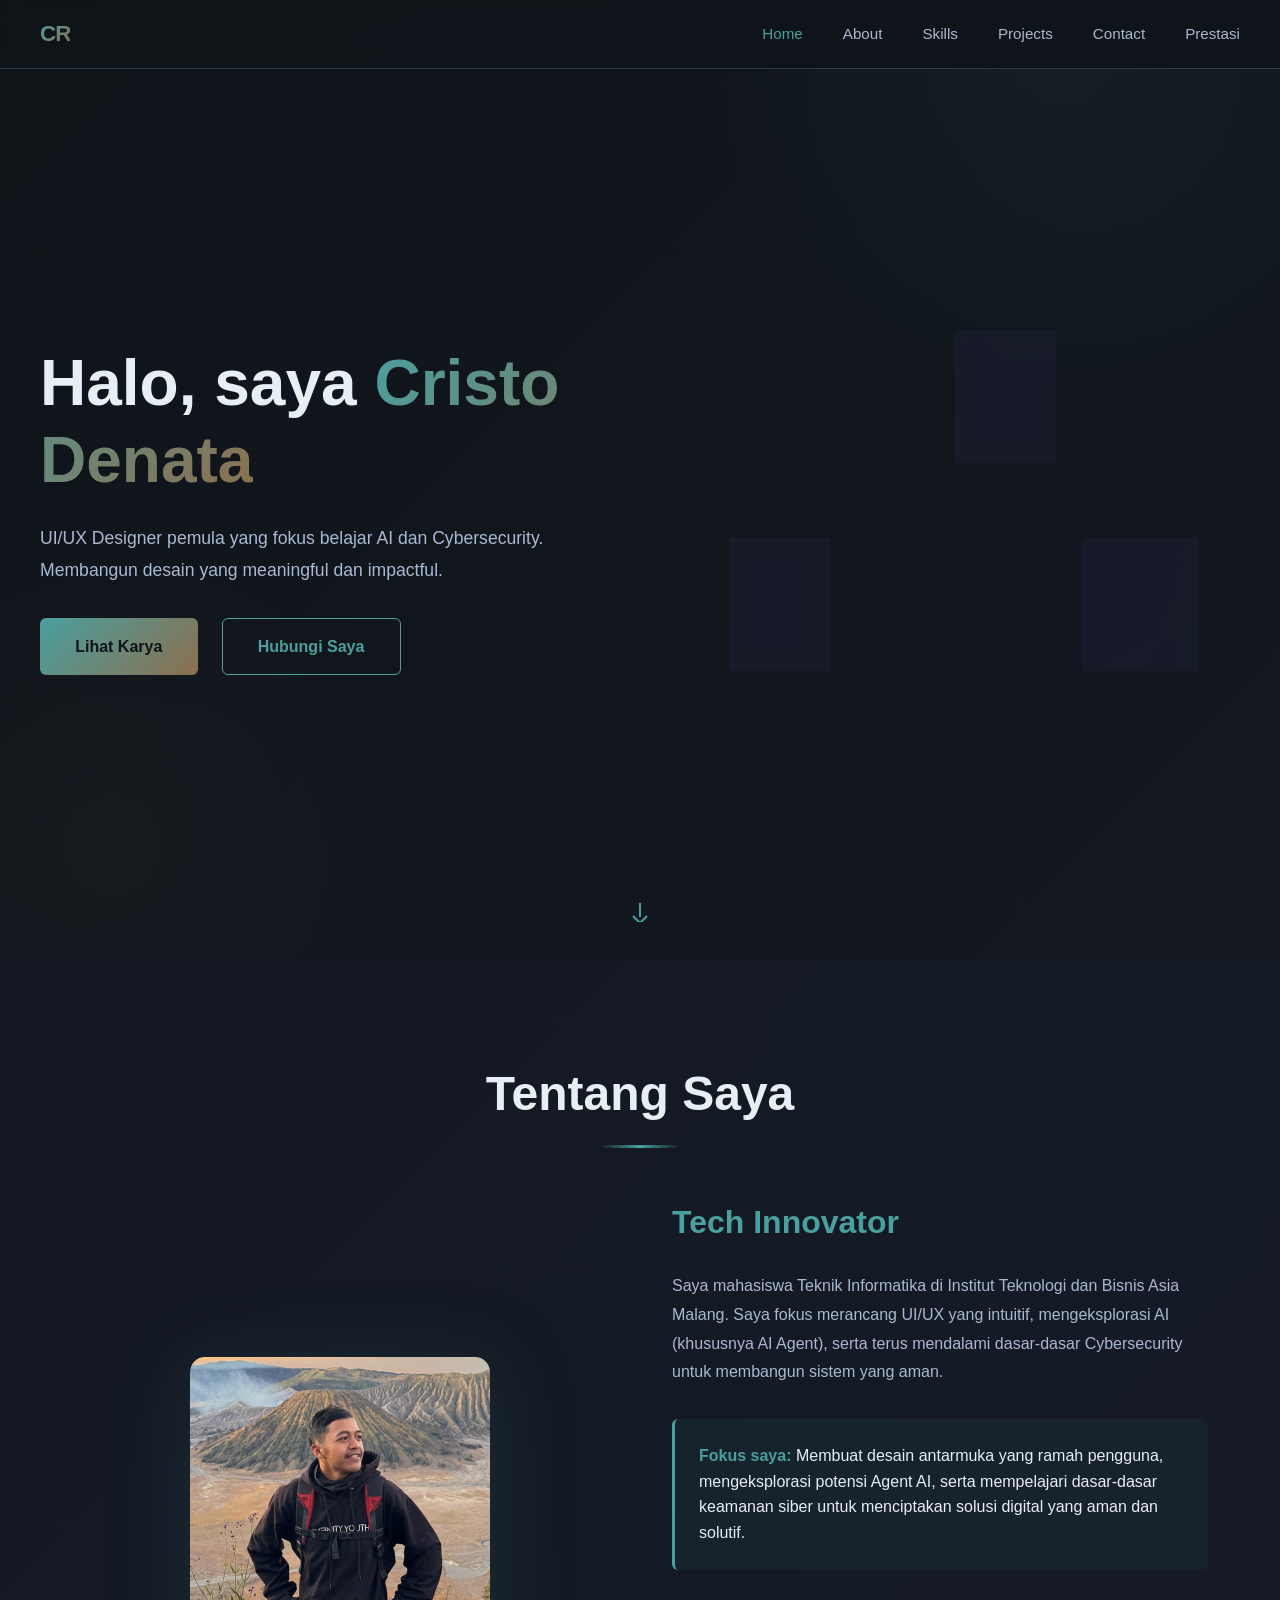
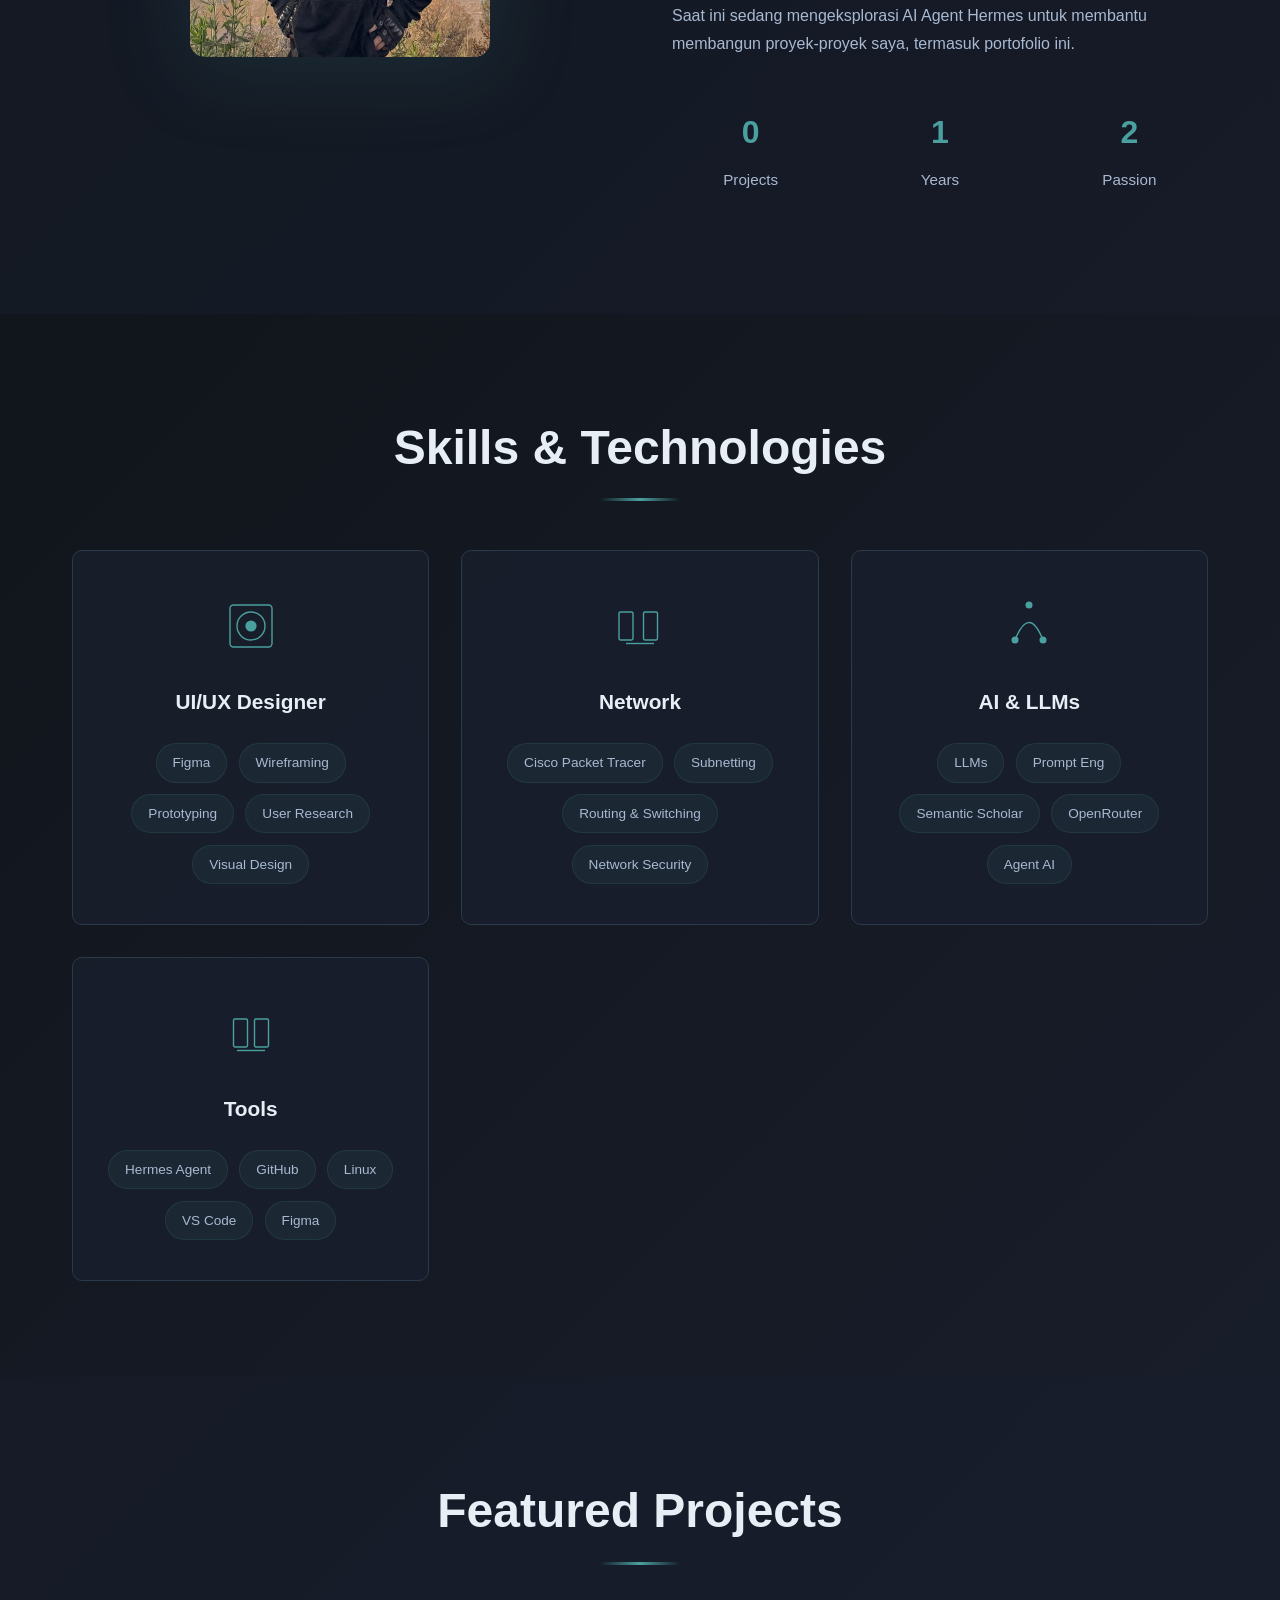
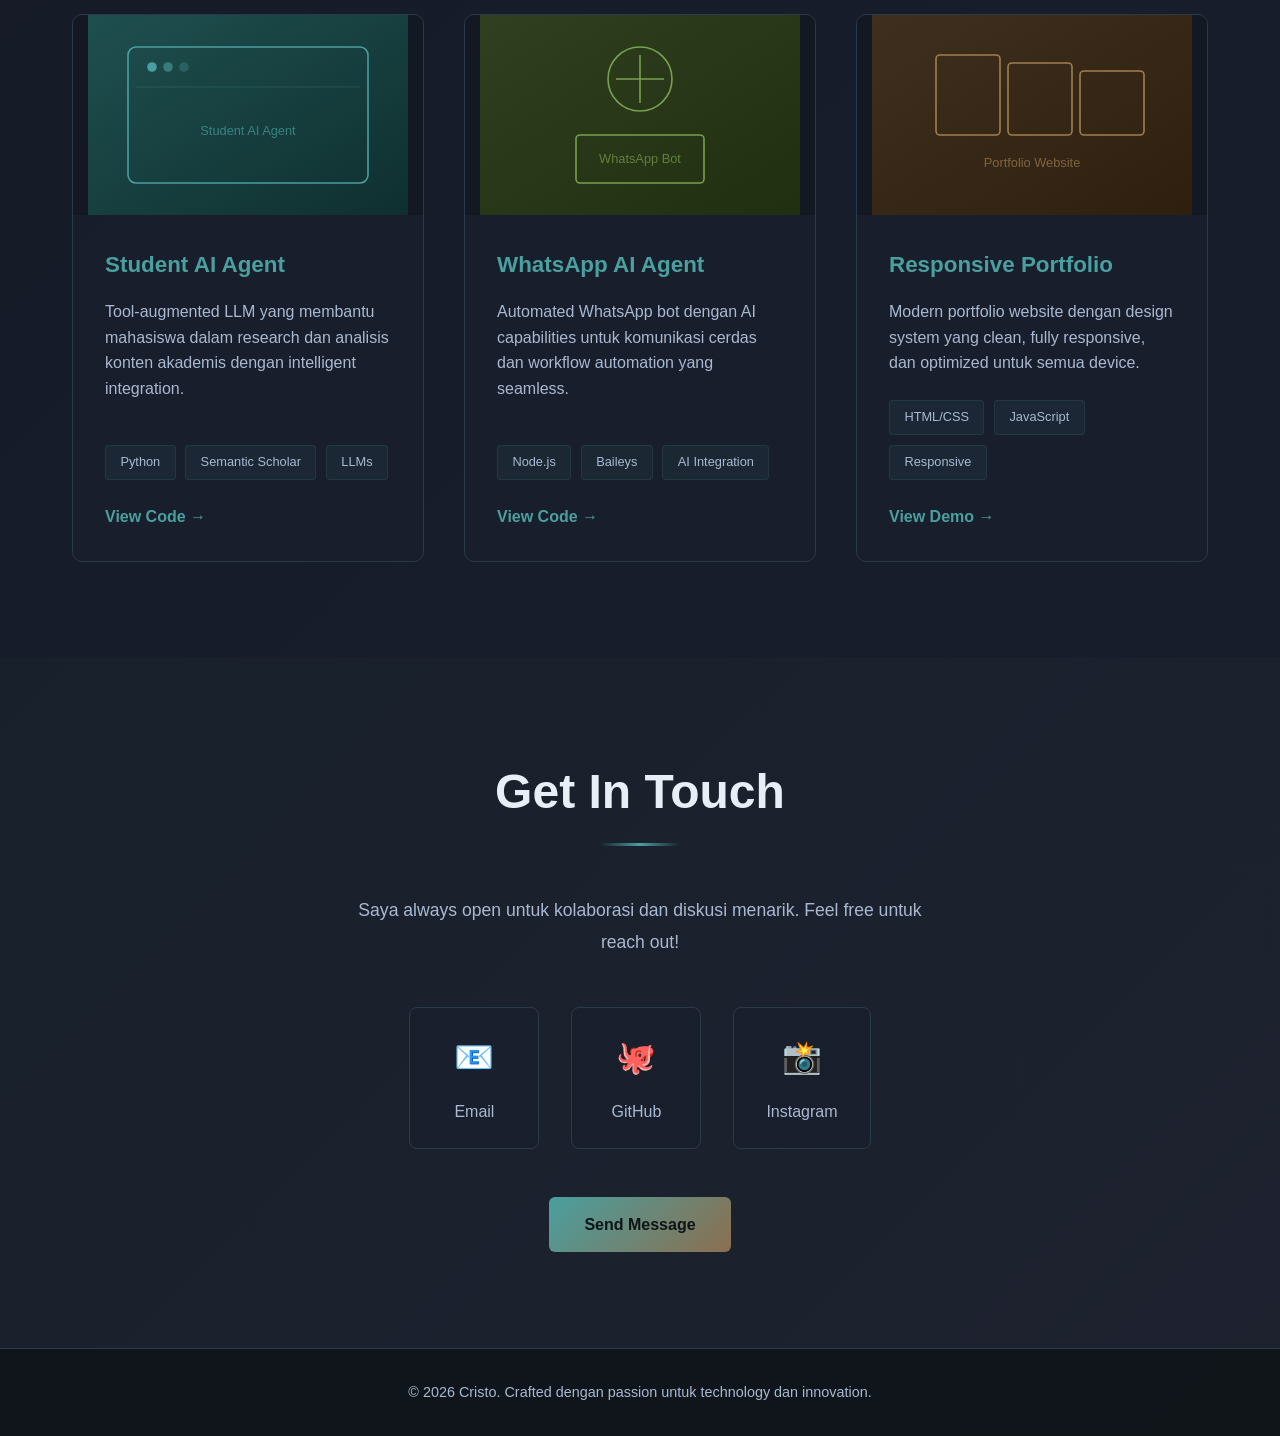
==== commit 56e8436b: "Menambahkan navbar atau fitur prestasi" ====
--- a/index.html
+++ b/index.html
@@ -17,6 +17,7 @@
                 <li><a href="#skills" class="nav-link">Skills</a></li>
                 <li><a href="#projects" class="nav-link">Projects</a></li>
                 <li><a href="#contact" class="nav-link">Contact</a></li>
+                <li><a href="achievements.html" class="nav-link">Prestasi</a></li>
             </ul>
         </div>
     </nav>
--- a/style.css
+++ b/style.css
@@ -720,6 +720,280 @@
     text-shadow: 0 0 10px rgba(74, 159, 159, 0.5);
 }
 
+/* ============================================================
+   HALAMAN PRESTASI (achievements.html) — scoped, terpisah dari beranda
+   ============================================================ */
+
+body.achievements-page {
+    background: var(--bg-gradient);
+}
+
+/* --- Hero halaman prestasi --- */
+.achievements-hero {
+    margin-top: 60px;
+    padding: 6rem 2rem 5rem;
+    position: relative;
+    overflow: hidden;
+    background:
+        radial-gradient(circle at 85% 20%, rgba(139, 111, 79, 0.10) 0%, transparent 55%),
+        radial-gradient(circle at 15% 80%, rgba(58, 127, 127, 0.12) 0%, transparent 60%),
+        linear-gradient(135deg, rgba(15, 20, 25, 0.9), rgba(26, 31, 46, 0.6));
+    border-bottom: 1px solid var(--border);
+}
+
+body.achievements-page .hero-content {
+    display: block;
+    max-width: 760px;
+}
+
+.page-label {
+    display: inline-block;
+    background: rgba(58, 127, 127, 0.1);
+    color: var(--accent-light);
+    padding: 0.45rem 1.3rem;
+    border-radius: 30px;
+    font-size: 0.8rem;
+    font-weight: 600;
+    letter-spacing: 2px;
+    margin-bottom: 1.5rem;
+    border: 1px solid rgba(58, 127, 127, 0.25);
+    animation: slideInUp 0.8s ease-out;
+}
+
+.achievements-hero h1 {
+    font-size: clamp(2.2rem, 5.5vw, 3.6rem);
+    line-height: 1.15;
+    font-weight: 800;
+    margin-bottom: 1.5rem;
+    animation: slideInLeft 0.8s ease-out;
+}
+
+.achievements-hero p {
+    color: var(--text-muted);
+    font-size: 1.05rem;
+    line-height: 1.85;
+    max-width: 640px;
+    margin-bottom: 2.5rem;
+    animation: slideInLeft 0.8s ease-out 0.15s backwards;
+}
+
+/* --- Visual dekoratif (trofi + badge melayang) --- */
+body.achievements-page .hero-visual {
+    position: absolute;
+    top: 50%;
+    right: 8%;
+    transform: translateY(-50%);
+    display: flex;
+    align-items: center;
+    justify-content: center;
+    width: 300px;
+    height: 300px;
+    pointer-events: none;
+}
+
+.trophy-icon {
+    font-size: 7rem;
+    filter: drop-shadow(0 12px 30px rgba(139, 111, 79, 0.35));
+    animation: float 5s ease-in-out infinite;
+}
+
+.floating-badge {
+    position: absolute;
+    background: rgba(26, 31, 46, 0.85);
+    border: 1px solid var(--border);
+    color: var(--accent-light);
+    font-size: 0.75rem;
+    font-weight: 600;
+    padding: 0.4rem 0.9rem;
+    border-radius: 20px;
+    white-space: nowrap;
+    backdrop-filter: blur(6px);
+}
+
+.floating-badge.badge-1 {
+    top: 10%;
+    left: 0;
+    animation: float 4s ease-in-out infinite;
+}
+
+.floating-badge.badge-2 {
+    bottom: 18%;
+    left: 4%;
+    animation: float 5.5s ease-in-out infinite 0.6s;
+}
+
+.floating-badge.badge-3 {
+    top: 28%;
+    right: 0;
+    animation: float 4.8s ease-in-out infinite 1.2s;
+}
+
+/* --- Daftar prestasi --- */
+.achievements-list {
+    padding: 5rem 2rem;
+}
+
+body.achievements-page .achievements-grid {
+    display: grid;
+    grid-template-columns: repeat(auto-fit, minmax(320px, 1fr));
+    gap: 2rem;
+}
+
+body.achievements-page .achievement-card {
+    position: relative;
+    background: rgba(26, 31, 46, 0.8);
+    border: 1px solid var(--border);
+    border-radius: 14px;
+    padding: 2.25rem;
+    transition: all 0.35s ease;
+    overflow: hidden;
+}
+
+body.achievements-page .achievement-card::before {
+    content: '';
+    position: absolute;
+    top: 0;
+    left: 0;
+    width: 100%;
+    height: 3px;
+    background: linear-gradient(90deg, var(--accent-light), var(--accent-alt));
+    transform: scaleX(0);
+    transform-origin: left;
+    transition: transform 0.45s ease;
+}
+
+body.achievements-page .achievement-card:hover {
+    border-color: var(--accent-light);
+    background: rgba(26, 31, 46, 0.95);
+    transform: translateY(-8px);
+    box-shadow: 0 22px 55px rgba(58, 127, 127, 0.16);
+}
+
+body.achievements-page .achievement-card:hover::before {
+    transform: scaleX(1);
+}
+
+.card-top {
+    display: flex;
+    align-items: center;
+    justify-content: space-between;
+    gap: 0.75rem;
+    margin-bottom: 1.5rem;
+}
+
+.card-badge {
+    background: rgba(58, 127, 127, 0.15);
+    color: var(--accent-light);
+    font-size: 0.75rem;
+    font-weight: 700;
+    padding: 0.3rem 0.85rem;
+    border-radius: 20px;
+    border: 1px solid rgba(58, 127, 127, 0.3);
+}
+
+.card-category {
+    background: rgba(139, 111, 79, 0.12);
+    color: var(--accent-alt);
+    font-size: 0.72rem;
+    font-weight: 600;
+    letter-spacing: 0.5px;
+    text-transform: uppercase;
+    padding: 0.3rem 0.85rem;
+    border-radius: 20px;
+    border: 1px solid rgba(139, 111, 79, 0.25);
+}
+
+body.achievements-page .card-icon {
+    font-size: 2.75rem;
+    line-height: 1;
+    margin-bottom: 1rem;
+    display: inline-block;
+    transition: transform 0.4s ease;
+}
+
+body.achievements-page .achievement-card:hover .card-icon {
+    transform: scale(1.12) rotate(-6deg);
+}
+
+.achievement-card h2 {
+    font-size: 1.35rem;
+    color: var(--accent-light);
+    margin-bottom: 0.4rem;
+    line-height: 1.3;
+}
+
+.card-org {
+    color: var(--text-muted);
+    font-size: 0.85rem;
+    font-style: italic;
+    margin-bottom: 1.2rem;
+}
+
+.card-desc {
+    color: var(--text-muted);
+    font-size: 0.95rem;
+    line-height: 1.8;
+    margin-bottom: 1.5rem;
+}
+
+.card-desc strong {
+    color: var(--text);
+    font-weight: 600;
+}
+
+.card-tags {
+    display: flex;
+    flex-wrap: wrap;
+    gap: 0.6rem;
+}
+
+.card-tags span {
+    background: rgba(58, 127, 127, 0.08);
+    color: var(--accent-light);
+    font-size: 0.78rem;
+    padding: 0.35rem 0.9rem;
+    border-radius: 6px;
+    border: 1px solid rgba(58, 127, 127, 0.15);
+    transition: all 0.3s ease;
+}
+
+.card-tags span:hover {
+    background: rgba(58, 127, 127, 0.16);
+    border-color: rgba(58, 127, 127, 0.35);
+}
+
+/* --- Tombol kembali --- */
+.back-home {
+    text-align: center;
+    margin-top: 4rem;
+    animation: slideInUp 0.8s ease-out 0.25s backwards;
+}
+
+.back-home .btn {
+    padding: 1rem 2.5rem;
+    font-size: 1.02rem;
+}
+
+@media (max-width: 900px) {
+    body.achievements-page .hero-visual {
+        display: none;
+    }
+}
+
+@media (max-width: 768px) {
+    .achievements-hero {
+        padding: 4rem 1.5rem 3.5rem;
+    }
+
+    .achievements-list {
+        padding: 3.5rem 1.5rem;
+    }
+
+    body.achievements-page .achievements-grid {
+        grid-template-columns: 1fr;
+    }
+}
+
 /* Contact Section */
 .contact {
     background: linear-gradient(135deg, rgba(58, 127, 127, 0.05), rgba(139, 111, 79, 0.03));
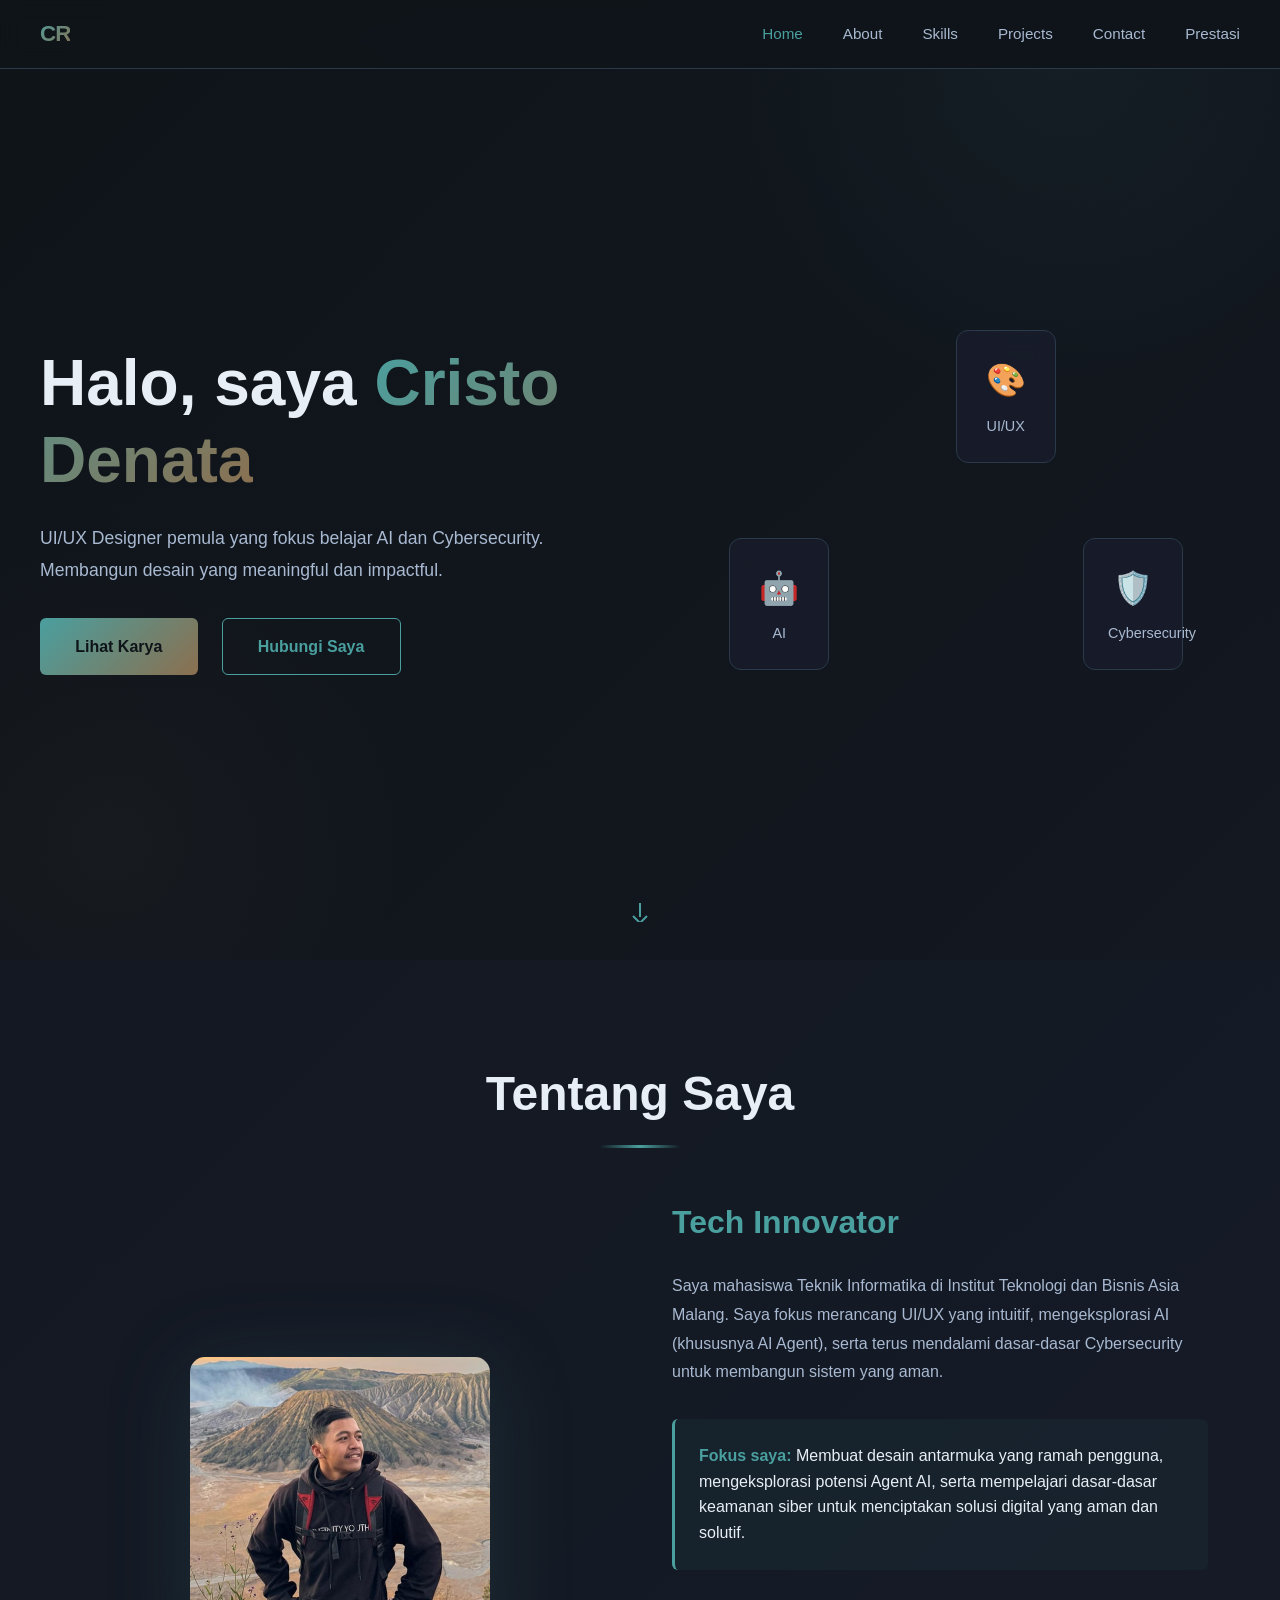
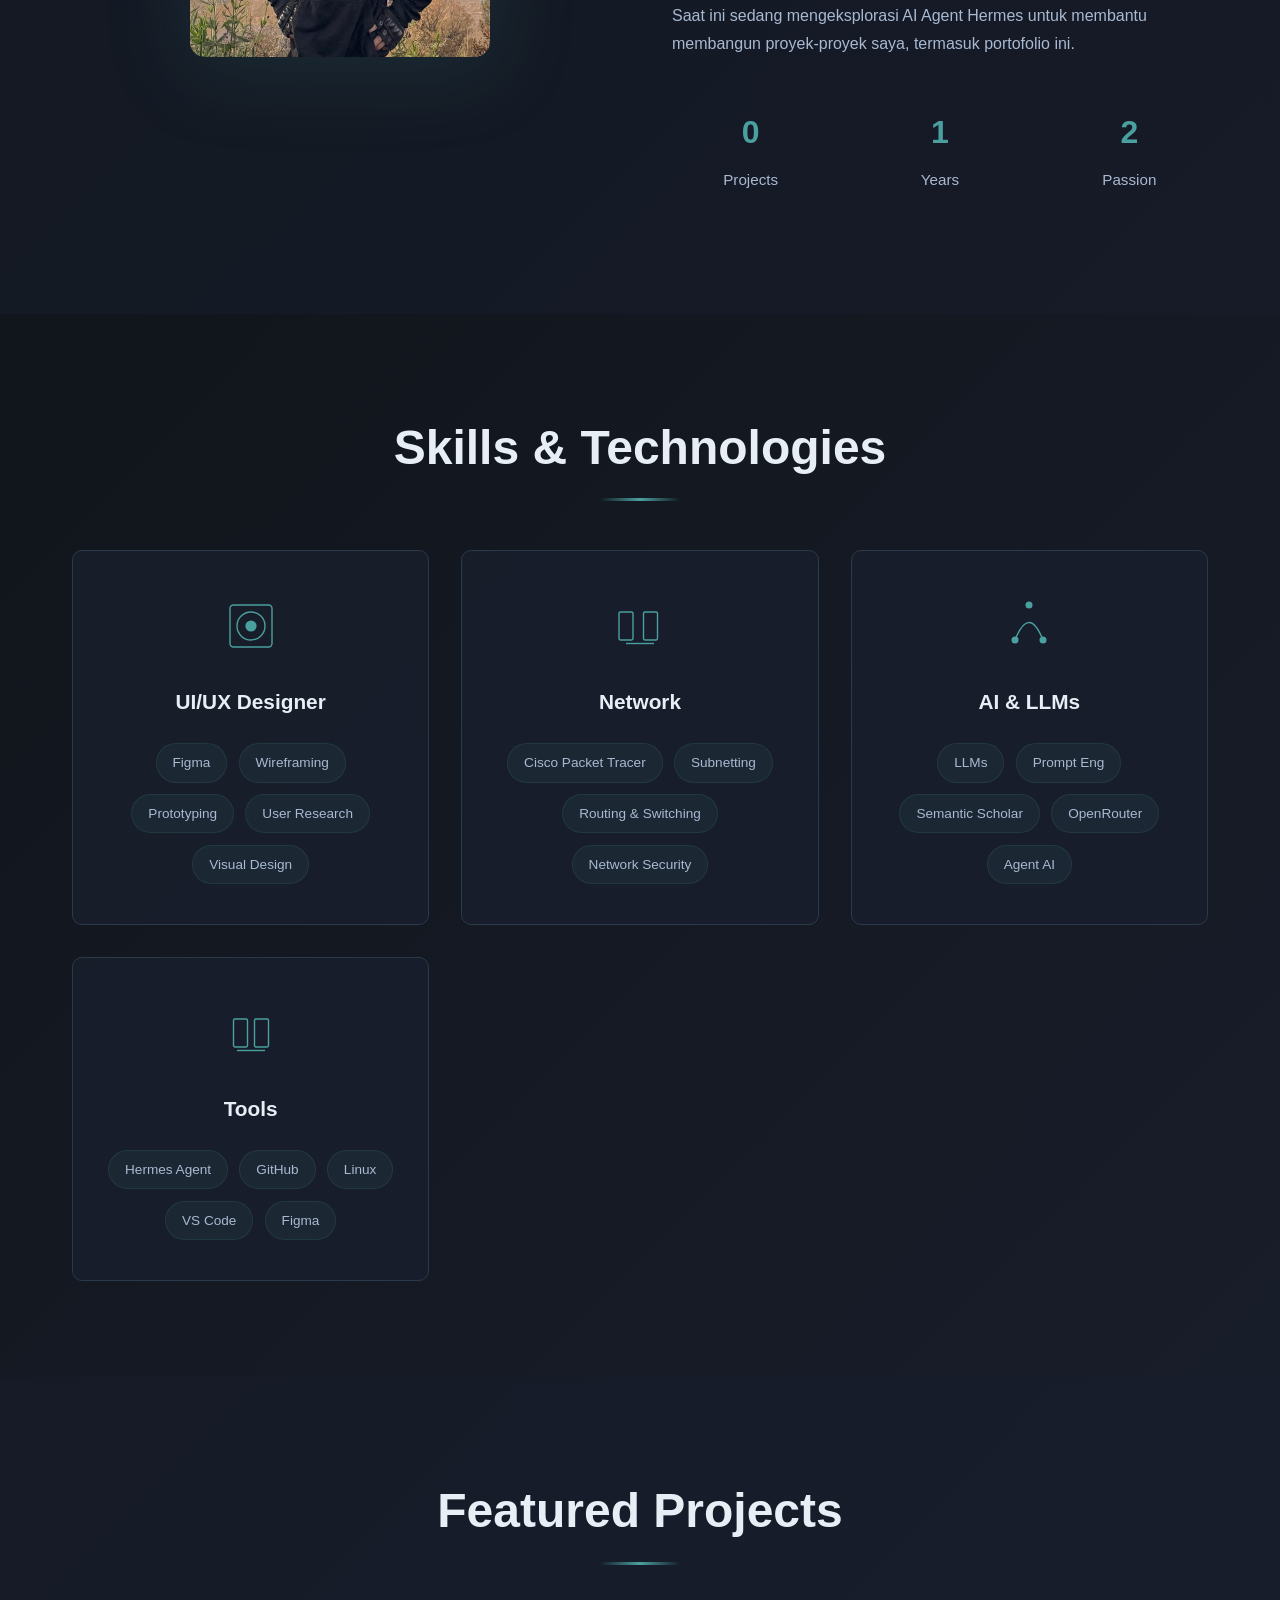
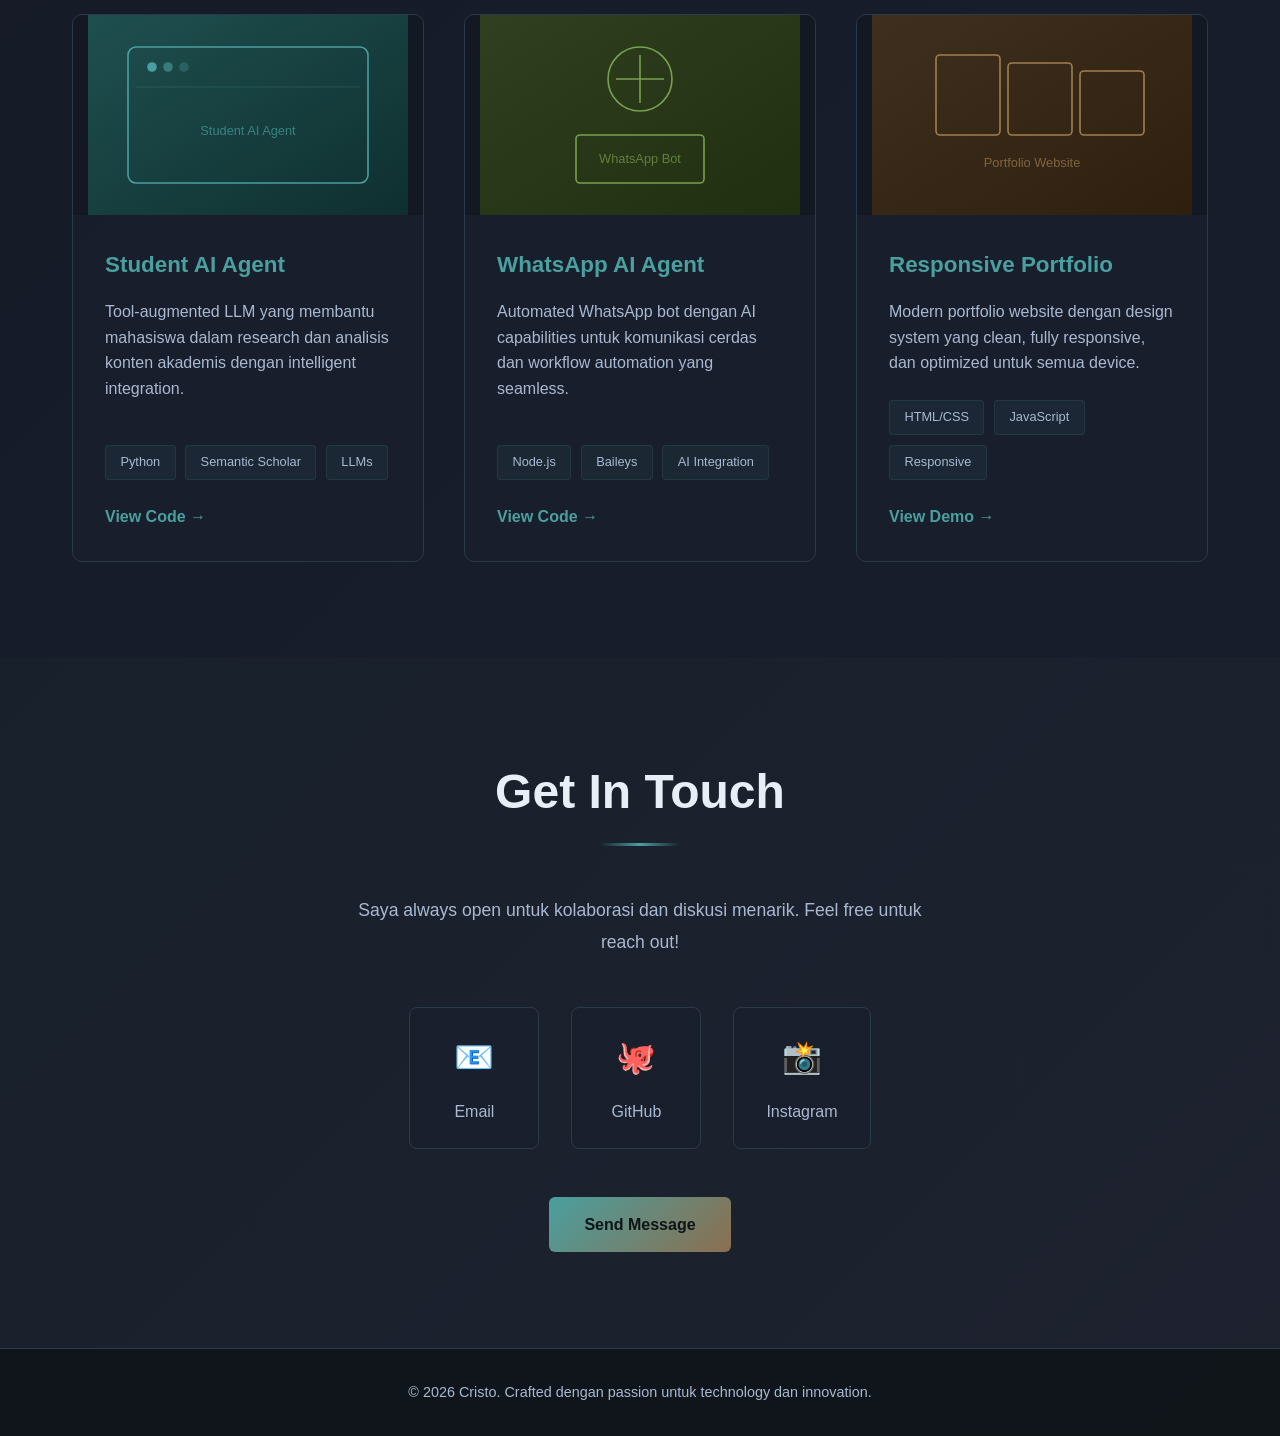
==== commit f6373509: "memperbaiki navbar di tampilan HP" ====
--- a/index.html
+++ b/index.html
@@ -19,6 +19,11 @@
                 <li><a href="#contact" class="nav-link">Contact</a></li>
                 <li><a href="achievements.html" class="nav-link">Prestasi</a></li>
             </ul>
+            <button class="hamburger" aria-label="Buka menu navigasi" aria-expanded="false">
+                <span class="hamburger-line"></span>
+                <span class="hamburger-line"></span>
+                <span class="hamburger-line"></span>
+            </button>
         </div>
     </nav>
 
--- a/style.css
+++ b/style.css
@@ -91,6 +91,61 @@
 
 .nav-link:hover::after {
     width: 100%;
+}
+
+/* Hamburger */
+.hamburger {
+    display: none;
+    flex-direction: column;
+    justify-content: center;
+    gap: 5px;
+    background: none;
+    border: none;
+    cursor: pointer;
+    padding: 6px;
+    z-index: 1100;
+}
+
+.hamburger-line {
+    display: block;
+    width: 26px;
+    height: 3px;
+    background-color: var(--text-muted);
+    border-radius: 3px;
+    transition: all 0.28s ease;
+    transform-origin: center;
+}
+
+.nav-links.open {
+    display: flex;
+    flex-direction: column;
+    position: absolute;
+    top: 100%;
+    left: 0;
+    right: 0;
+    background: rgba(15, 20, 25, 0.96);
+    backdrop-filter: blur(12px);
+    border-bottom: 1px solid var(--border);
+    padding: 1rem 0;
+    gap: 0;
+}
+
+.nav-links.open .nav-link {
+    padding: 0.9rem 2rem;
+    border-top: 1px dashed rgba(168, 185, 209, 0.15);
+}
+
+.hamburger.active .hamburger-line:nth-child(1) {
+    transform: translateY(8px) rotate(45deg);
+}
+
+.hamburger.active .hamburger-line:nth-child(2) {
+    opacity: 0;
+    transform: scaleX(0);
+}
+
+.hamburger.active .hamburger-line:nth-child(3) {
+    transform: translateY(-8px) rotate(-45deg);
 }
 
 /* Hero Section */
@@ -1063,12 +1118,20 @@
         padding: 0.8rem 1.5rem;
     }
 
+    .hamburger {
+        display: flex;
+    }
+
     .nav-links {
-        gap: 1.5rem;
+        display: none;
+    }
+
+    .nav-links.open {
+        display: flex;
     }
 
     .nav-link {
-        font-size: 0.85rem;
+        font-size: 0.95rem;
     }
 
     .hero {
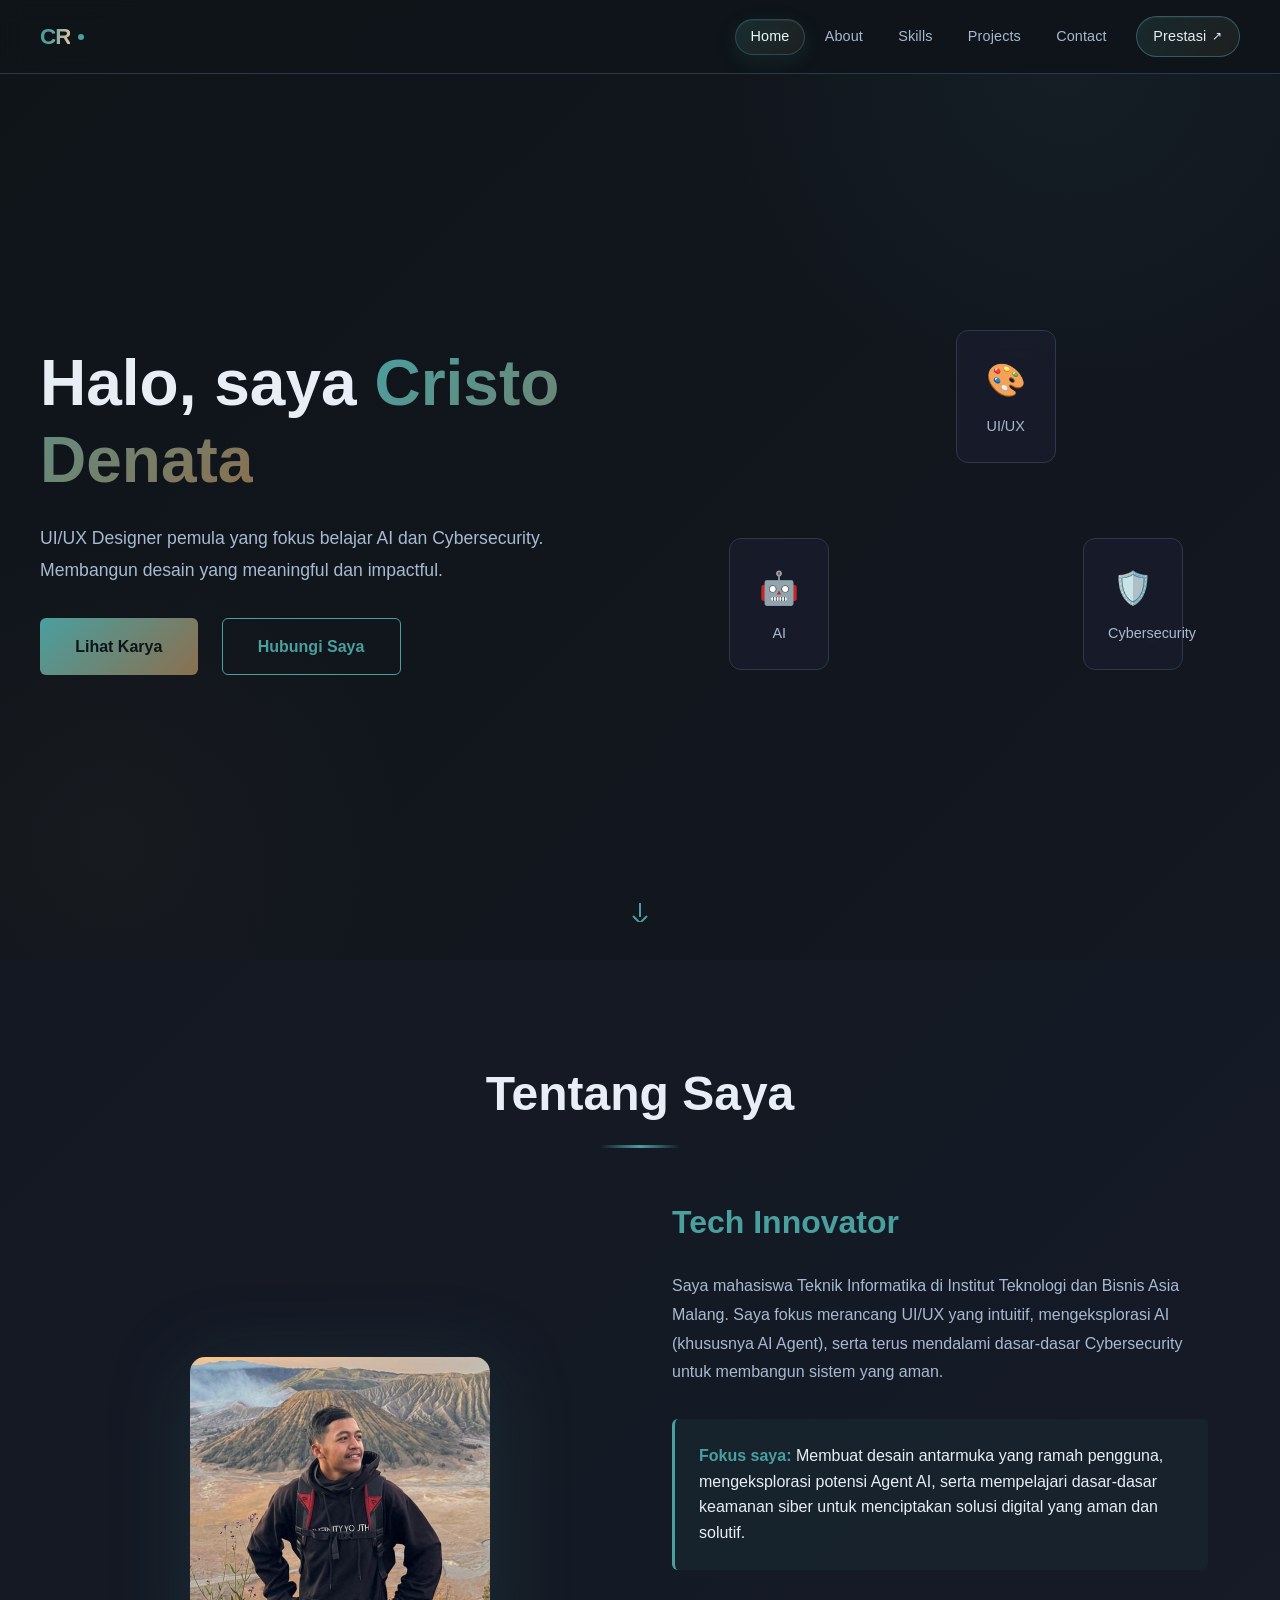
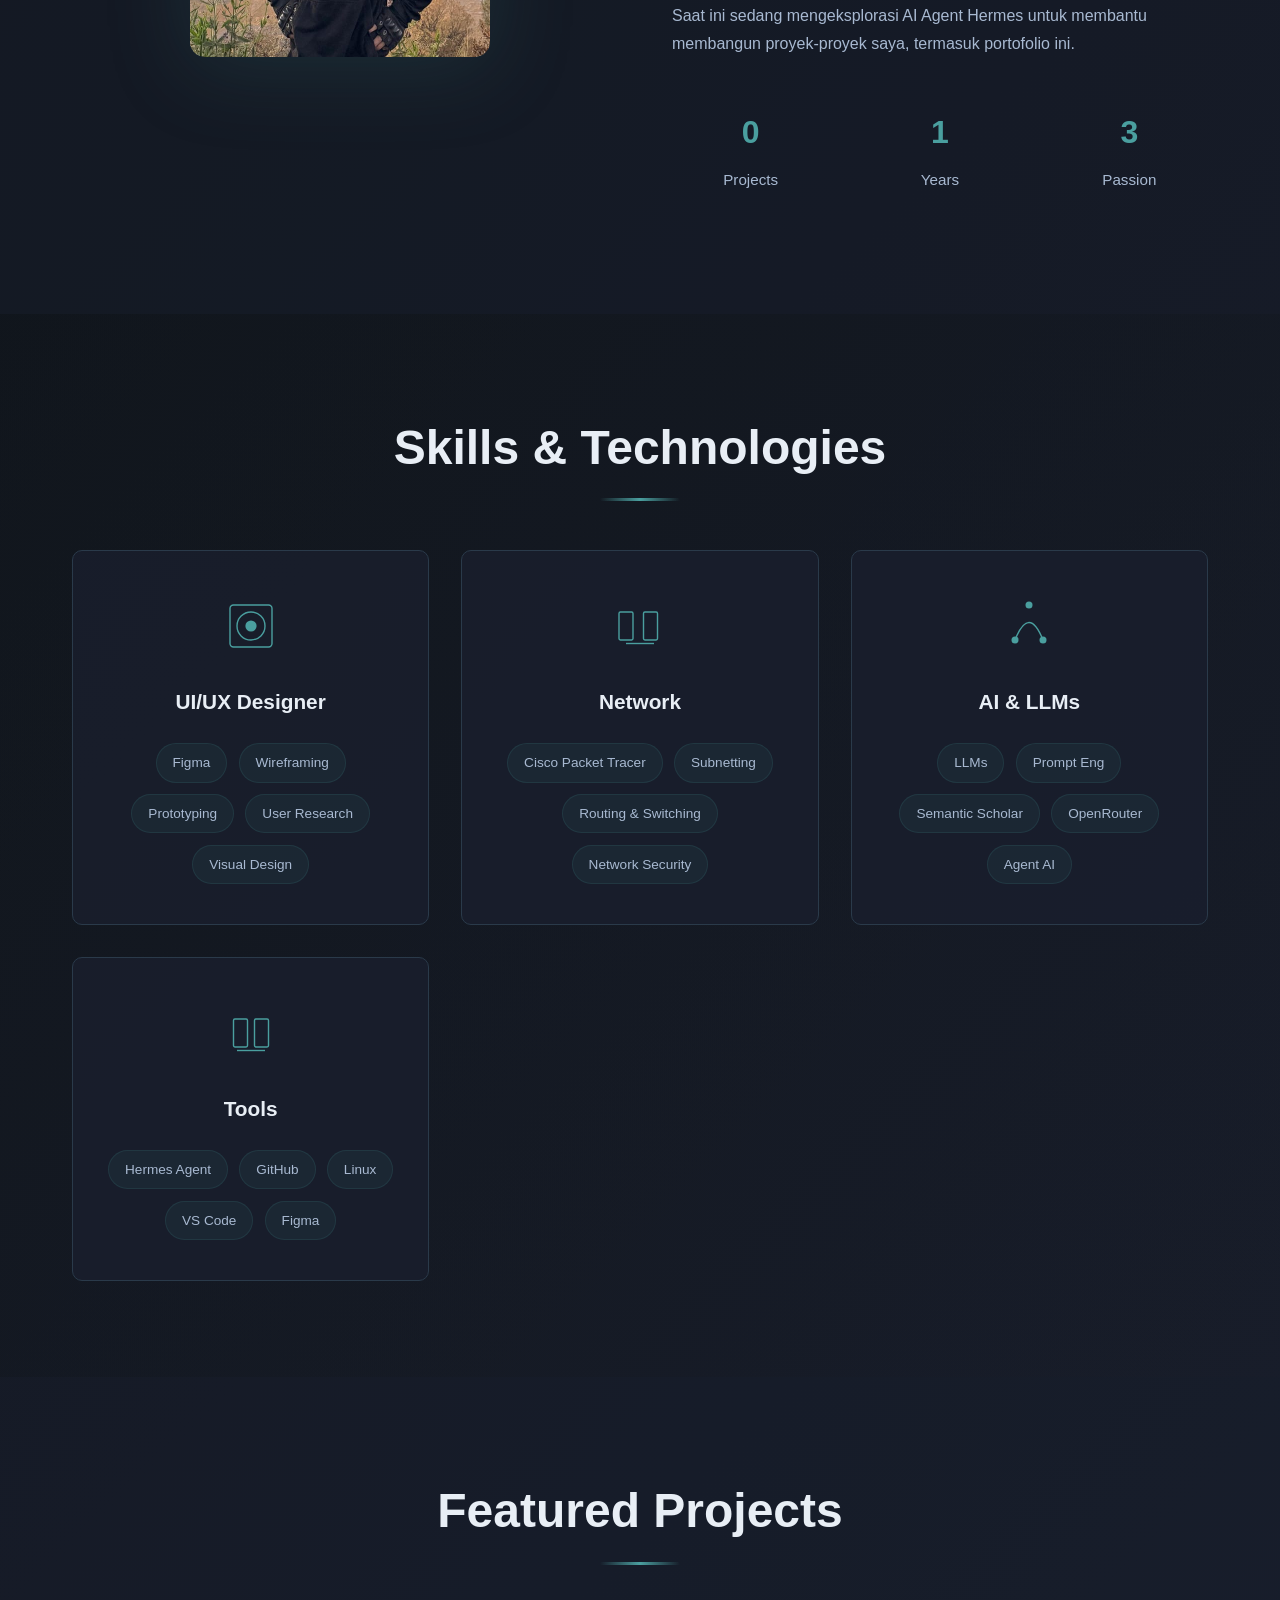
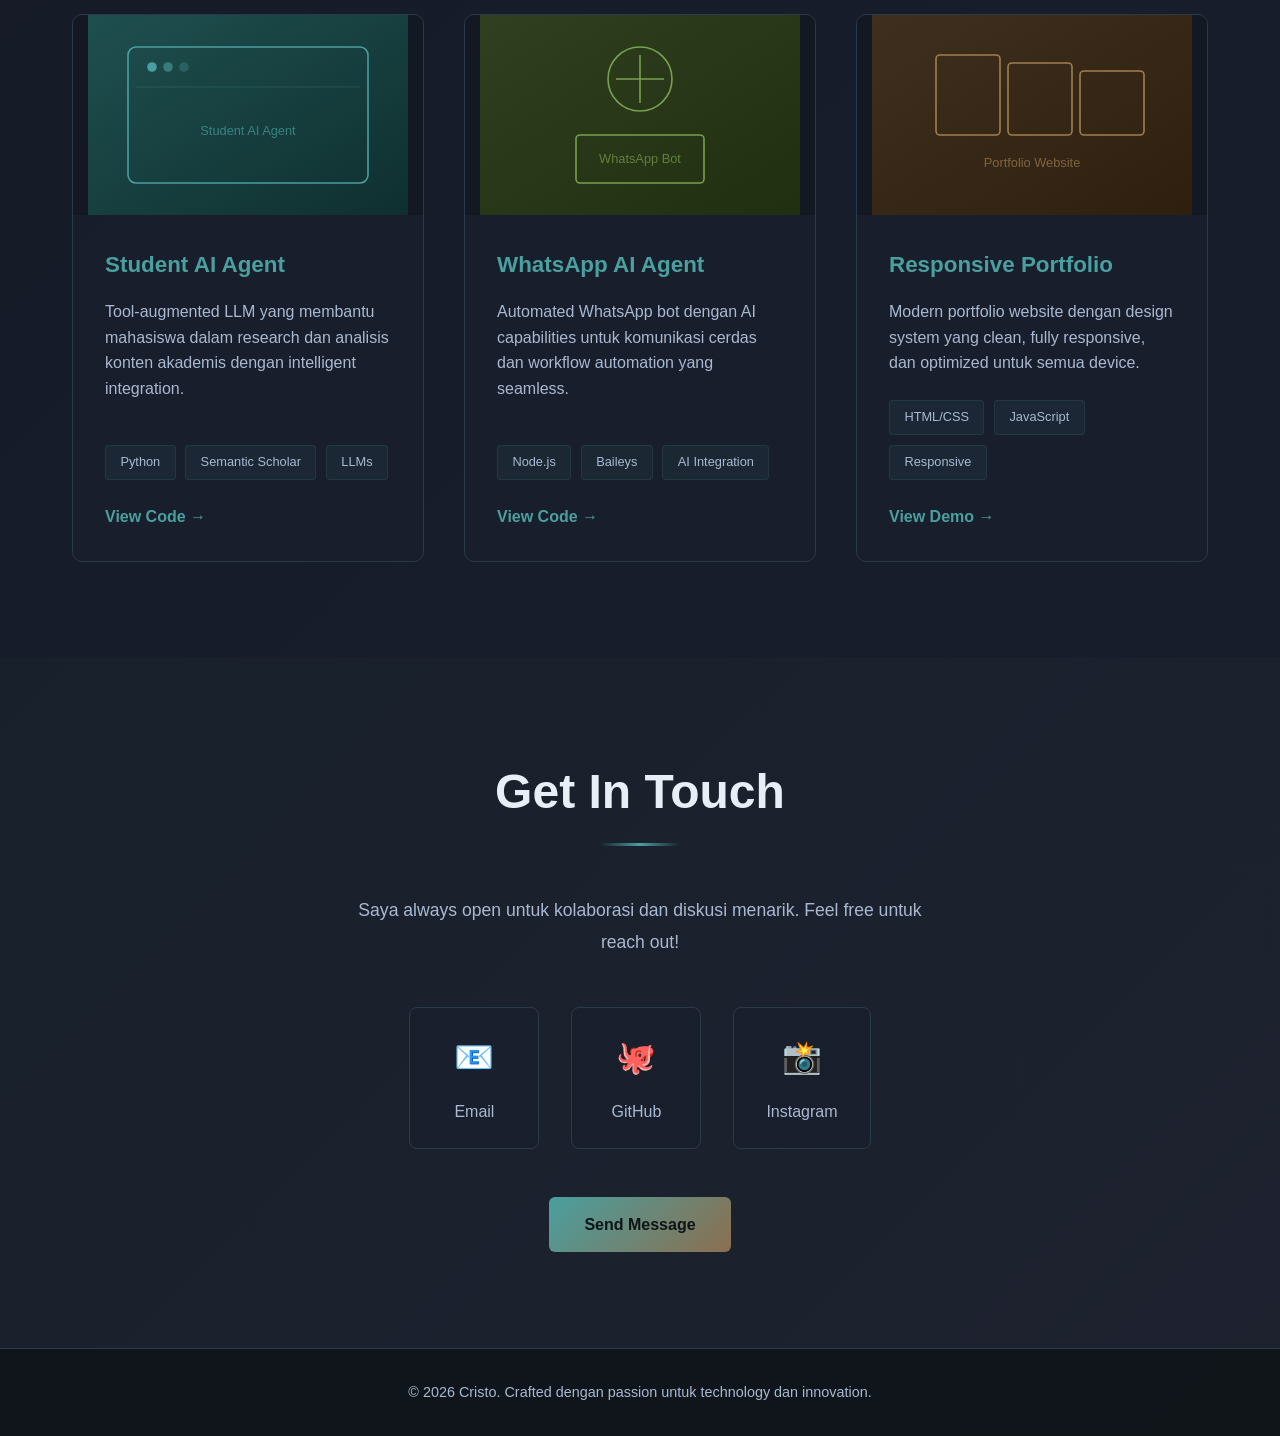
==== commit 5ece4921: "memperbarui navigasi supaya lebih hidup" ====
--- a/index.html
+++ b/index.html
@@ -10,22 +10,49 @@
     <!-- Navigasi -->
     <nav class="navbar">
         <div class="nav-container">
-            <div class="logo">CR</div>
+            <a href="index.html" class="logo" aria-label="Cristo Denata — beranda">
+                <span class="logo-text">CR</span>
+                <span class="logo-dot" aria-hidden="true"></span>
+            </a>
             <ul class="nav-links">
+                <li class="nav-indicator" aria-hidden="true"></li>
                 <li><a href="#hero" class="nav-link active">Home</a></li>
                 <li><a href="#about" class="nav-link">About</a></li>
                 <li><a href="#skills" class="nav-link">Skills</a></li>
                 <li><a href="#projects" class="nav-link">Projects</a></li>
                 <li><a href="#contact" class="nav-link">Contact</a></li>
-                <li><a href="achievements.html" class="nav-link">Prestasi</a></li>
+                <li><a href="achievements.html" class="nav-link nav-cta">Prestasi <span class="cta-arrow" aria-hidden="true">↗</span></a></li>
             </ul>
-            <button class="hamburger" aria-label="Buka menu navigasi" aria-expanded="false">
+            <button class="hamburger" aria-label="Buka menu navigasi" aria-expanded="false" aria-controls="mobileMenu">
                 <span class="hamburger-line"></span>
                 <span class="hamburger-line"></span>
                 <span class="hamburger-line"></span>
             </button>
         </div>
     </nav>
+
+    <div class="mobile-menu" id="mobileMenu" aria-hidden="true">
+        <span class="mobile-menu-mark" aria-hidden="true">CR</span>
+        <div class="mobile-menu-inner">
+            <p class="mobile-menu-label"><span class="label-line"></span>Menu</p>
+            <nav class="mobile-nav" aria-label="Navigasi seluler">
+                <a href="#hero" class="mobile-link active"><span class="mobile-num">01</span><span class="mobile-text">Home</span><span class="mobile-arrow" aria-hidden="true">↗</span></a>
+                <a href="#about" class="mobile-link"><span class="mobile-num">02</span><span class="mobile-text">About</span><span class="mobile-arrow" aria-hidden="true">↗</span></a>
+                <a href="#skills" class="mobile-link"><span class="mobile-num">03</span><span class="mobile-text">Skills</span><span class="mobile-arrow" aria-hidden="true">↗</span></a>
+                <a href="#projects" class="mobile-link"><span class="mobile-num">04</span><span class="mobile-text">Projects</span><span class="mobile-arrow" aria-hidden="true">↗</span></a>
+                <a href="#contact" class="mobile-link"><span class="mobile-num">05</span><span class="mobile-text">Contact</span><span class="mobile-arrow" aria-hidden="true">↗</span></a>
+                <a href="achievements.html" class="mobile-link"><span class="mobile-num">06</span><span class="mobile-text">Prestasi</span><span class="mobile-arrow" aria-hidden="true">↗</span></a>
+            </nav>
+            <div class="mobile-menu-foot">
+                <p class="mobile-status"><span class="status-dot" aria-hidden="true"></span>Open for collaboration</p>
+                <a class="mobile-mail" href="mailto:cristodenata1286@gmail.com">cristodenata1286@gmail.com</a>
+                <div class="mobile-socials">
+                    <a href="https://github.com/CristoDenata" target="_blank" rel="noopener">GitHub</a>
+                    <a href="https://www.instagram.com/_denataaa" target="_blank" rel="noopener">Instagram</a>
+                </div>
+            </div>
+        </div>
+    </div>
 
     <!-- Hero Section -->
     <section class="hero" id="hero">
--- a/style.css
+++ b/style.css
@@ -49,61 +49,166 @@
 }
 
 .logo {
+    display: inline-flex;
+    align-items: center;
+    gap: 0.45rem;
+    text-decoration: none;
+}
+
+.logo-text {
     font-size: 1.4rem;
     font-weight: 800;
-    background: linear-gradient(135deg, var(--accent-light), var(--accent-alt));
+    background: linear-gradient(100deg, var(--accent-light) 15%, #d9c3a3 45%, var(--accent-light) 75%);
+    background-size: 220% 100%;
     -webkit-background-clip: text;
     -webkit-text-fill-color: transparent;
     background-clip: text;
     letter-spacing: -1px;
+    transition: background-position 0.7s ease;
+}
+
+.logo:hover .logo-text {
+    background-position: 100% 0;
+}
+
+.logo-dot {
+    width: 6px;
+    height: 6px;
+    border-radius: 50%;
+    background: var(--accent-light);
+    box-shadow: 0 0 0 0 rgba(74, 159, 159, 0.5);
+    animation: logo-pulse 2.8s ease-out infinite;
+}
+
+@keyframes logo-pulse {
+    0% { box-shadow: 0 0 0 0 rgba(74, 159, 159, 0.45); }
+    70% { box-shadow: 0 0 0 9px rgba(74, 159, 159, 0); }
+    100% { box-shadow: 0 0 0 0 rgba(74, 159, 159, 0); }
 }
 
 .nav-links {
     display: flex;
-    gap: 2.5rem;
+    align-items: center;
+    gap: 0.3rem;
     list-style: none;
+    position: relative;
 }
 
 .nav-link {
+    display: inline-flex;
+    align-items: center;
+    gap: 0.35rem;
     color: var(--text-muted);
     text-decoration: none;
-    font-size: 0.95rem;
+    font-size: 0.9rem;
     font-weight: 500;
-    transition: all 0.3s ease;
+    letter-spacing: 0.01em;
+    padding: 0.5rem 0.95rem;
+    border-radius: 999px;
     position: relative;
+    z-index: 1;
+    transition: color 0.3s ease, transform 0.3s ease;
 }
 
 .nav-link:hover,
 .nav-link.active {
-    color: var(--accent-light);
+    color: #eafafa;
+}
+
+.nav-link:hover {
+    transform: translateY(-2px);
+}
+
+.nav-link.active {
+    text-shadow: 0 0 18px rgba(74, 159, 159, 0.35);
 }
 
 .nav-link::after {
-    content: '';
+    display: none;
+}
+
+/* Sliding active pill */
+.nav-indicator {
     position: absolute;
-    bottom: -5px;
+    top: 50%;
     left: 0;
+    height: 36px;
     width: 0;
-    height: 2px;
-    background: var(--accent-light);
-    transition: width 0.3s ease;
-}
-
-.nav-link:hover::after {
-    width: 100%;
+    transform: translate3d(0, -50%, 0);
+    border-radius: 999px;
+    background: linear-gradient(135deg, rgba(74, 159, 159, 0.18), rgba(139, 111, 79, 0.14));
+    border: 1px solid rgba(74, 159, 159, 0.32);
+    box-shadow: inset 0 1px 0 rgba(255, 255, 255, 0.06), 0 6px 22px rgba(74, 159, 159, 0.12);
+    opacity: 0;
+    pointer-events: none;
+    z-index: 0;
+    transition: transform 0.45s cubic-bezier(0.22, 0.8, 0.2, 1),
+                width 0.45s cubic-bezier(0.22, 0.8, 0.2, 1),
+                opacity 0.3s ease;
+}
+
+.nav-indicator.visible {
+    opacity: 1;
+}
+
+/* Prestasi CTA */
+.nav-link.nav-cta {
+    margin-left: 0.55rem;
+    padding: 0.5rem 1.05rem;
+    border: 1px solid rgba(74, 159, 159, 0.45);
+    background: linear-gradient(135deg, rgba(74, 159, 159, 0.16), rgba(139, 111, 79, 0.12));
+    color: var(--text);
+    box-shadow: inset 0 1px 0 rgba(255, 255, 255, 0.05);
+}
+
+.nav-link.nav-cta .cta-arrow {
+    font-size: 0.85em;
+    transition: transform 0.3s ease;
+}
+
+.nav-link.nav-cta:hover {
+    background: linear-gradient(135deg, var(--accent-light), var(--accent));
+    border-color: var(--accent-light);
+    color: #08110f;
+    box-shadow: 0 8px 24px rgba(74, 159, 159, 0.28);
+}
+
+.nav-link.nav-cta:hover .cta-arrow {
+    transform: translate(2px, -2px);
+}
+
+.nav-link.nav-cta.active {
+    background: linear-gradient(135deg, var(--accent-light), var(--accent));
+    border-color: transparent;
+    color: #08110f;
+    text-shadow: none;
 }
 
 /* Hamburger */
 .hamburger {
     display: none;
     flex-direction: column;
+    align-items: center;
     justify-content: center;
     gap: 5px;
+    width: 42px;
+    height: 42px;
     background: none;
-    border: none;
+    border: 1px solid transparent;
+    border-radius: 50%;
     cursor: pointer;
     padding: 6px;
     z-index: 1100;
+    transition: border-color 0.3s ease, background 0.3s ease;
+}
+
+.hamburger:hover {
+    border-color: var(--border);
+    background: rgba(74, 159, 159, 0.08);
+}
+
+.hamburger.active .hamburger-line {
+    background-color: var(--accent-light);
 }
 
 .hamburger-line {
@@ -1112,6 +1217,203 @@
     font-size: 0.9rem;
 }
 
+
+/* ============================================================
+   Mobile Menu Overlay & Styles
+   ============================================================ */
+
+.mobile-menu {
+    position: fixed;
+    inset: 0;
+    z-index: 1050;
+    background: radial-gradient(circle at 80% 10%, rgba(58, 127, 127, 0.18) 0%, rgba(15, 20, 25, 0.97) 65%);
+    backdrop-filter: blur(24px);
+    -webkit-backdrop-filter: blur(24px);
+    display: flex;
+    align-items: center;
+    justify-content: flex-end;
+    padding: clamp(24px, 6vw, 56px);
+    opacity: 0;
+    visibility: hidden;
+    pointer-events: none;
+    transition: opacity 0.4s cubic-bezier(0.22, 0.8, 0.2, 1),
+                visibility 0.4s cubic-bezier(0.22, 0.8, 0.2, 1);
+}
+
+.mobile-menu.open {
+    opacity: 1;
+    visibility: visible;
+    pointer-events: auto;
+}
+
+.mobile-menu-mark {
+    position: absolute;
+    top: 24px;
+    left: 28px;
+    font-family: -apple-system, BlinkMacSystemFont, sans-serif;
+    font-size: 8rem;
+    font-weight: 900;
+    color: rgba(255, 255, 255, 0.022);
+    line-height: 1;
+    pointer-events: none;
+    user-select: none;
+}
+
+.mobile-menu-inner {
+    width: min(100%, 460px);
+    display: flex;
+    flex-direction: column;
+    justify-content: space-between;
+    height: 100%;
+    max-height: 640px;
+    padding-top: 36px;
+}
+
+.mobile-menu-label {
+    display: flex;
+    align-items: center;
+    gap: 12px;
+    font-size: 0.75rem;
+    letter-spacing: 0.22em;
+    text-transform: uppercase;
+    color: var(--accent-light);
+    margin-bottom: 24px;
+}
+
+.mobile-menu-label .label-line {
+    width: 32px;
+    height: 1px;
+    background: var(--accent-light);
+    opacity: 0.5;
+}
+
+.mobile-nav {
+    display: flex;
+    flex-direction: column;
+    gap: 8px;
+}
+
+.mobile-link {
+    display: flex;
+    align-items: center;
+    justify-content: space-between;
+    padding: 14px 18px;
+    border-radius: 12px;
+    background: rgba(26, 31, 46, 0.45);
+    border: 1px solid rgba(42, 58, 74, 0.4);
+    color: var(--text);
+    text-decoration: none;
+    transform: translateX(40px);
+    opacity: 0;
+    transition: transform 0.4s cubic-bezier(0.22, 0.8, 0.2, 1) calc(var(--i, 0) * 0.05s + 0.08s),
+                opacity 0.4s cubic-bezier(0.22, 0.8, 0.2, 1) calc(var(--i, 0) * 0.05s + 0.08s),
+                background 0.3s ease, border-color 0.3s ease, color 0.3s ease;
+}
+
+.mobile-menu.open .mobile-link {
+    transform: translateX(0);
+    opacity: 1;
+}
+
+.mobile-link:hover,
+.mobile-link.active {
+    background: linear-gradient(135deg, rgba(74, 159, 159, 0.22), rgba(139, 111, 79, 0.16));
+    border-color: var(--accent-light);
+    color: #fff;
+}
+
+.mobile-num {
+    font-size: 0.75rem;
+    font-family: monospace;
+    color: var(--accent-light);
+    letter-spacing: 0.12em;
+}
+
+.mobile-text {
+    flex: 1;
+    margin-left: 16px;
+    font-size: 1.15rem;
+    font-weight: 600;
+    letter-spacing: -0.01em;
+}
+
+.mobile-arrow {
+    font-size: 0.95rem;
+    color: var(--text-muted);
+    transition: transform 0.3s ease, color 0.3s ease;
+}
+
+.mobile-link:hover .mobile-arrow,
+.mobile-link.active .mobile-arrow {
+    transform: translate(3px, -3px);
+    color: var(--accent-light);
+}
+
+.mobile-menu-foot {
+    margin-top: auto;
+    padding-top: 24px;
+    border-top: 1px dashed var(--border);
+    display: flex;
+    flex-direction: column;
+    gap: 12px;
+}
+
+.mobile-status {
+    display: flex;
+    align-items: center;
+    gap: 8px;
+    font-size: 0.8rem;
+    color: var(--text-muted);
+}
+
+.mobile-status .status-dot {
+    width: 7px;
+    height: 7px;
+    border-radius: 50%;
+    background: #4ade80;
+    box-shadow: 0 0 10px rgba(74, 222, 128, 0.6);
+}
+
+.mobile-mail {
+    font-size: 0.9rem;
+    color: var(--text);
+    text-decoration: none;
+    font-family: monospace;
+    transition: color 0.3s ease;
+}
+
+.mobile-mail:hover {
+    color: var(--accent-light);
+}
+
+.mobile-socials {
+    display: flex;
+    gap: 20px;
+    margin-top: 4px;
+}
+
+.mobile-socials a {
+    font-size: 0.8rem;
+    letter-spacing: 0.1em;
+    text-transform: uppercase;
+    color: var(--text-muted);
+    text-decoration: none;
+    transition: color 0.3s ease;
+}
+
+.mobile-socials a:hover {
+    color: var(--accent-light);
+}
+
+@media (max-width: 768px) {
+    .nav-links {
+        display: none !important;
+    }
+    .hamburger {
+        display: flex !important;
+    }
+}
+
 /* Responsive */
 @media (max-width: 768px) {
     .navbar {
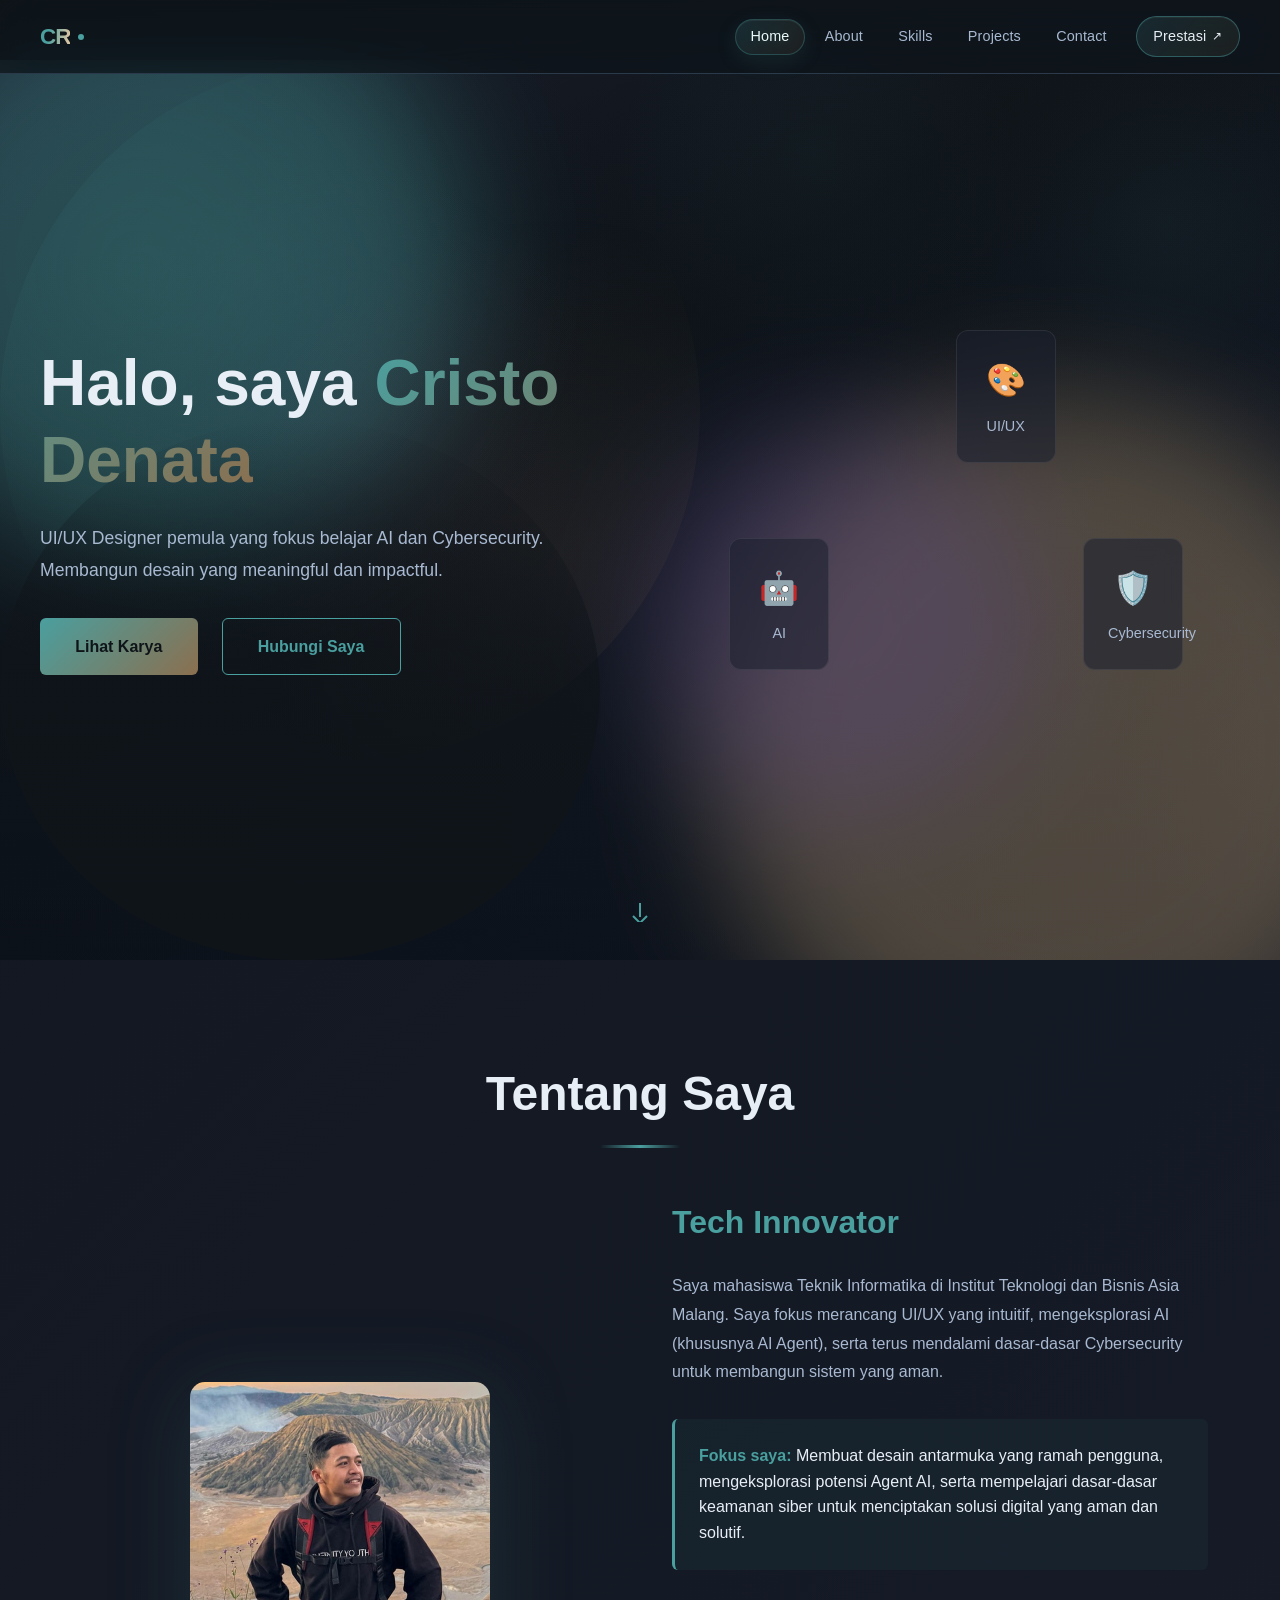
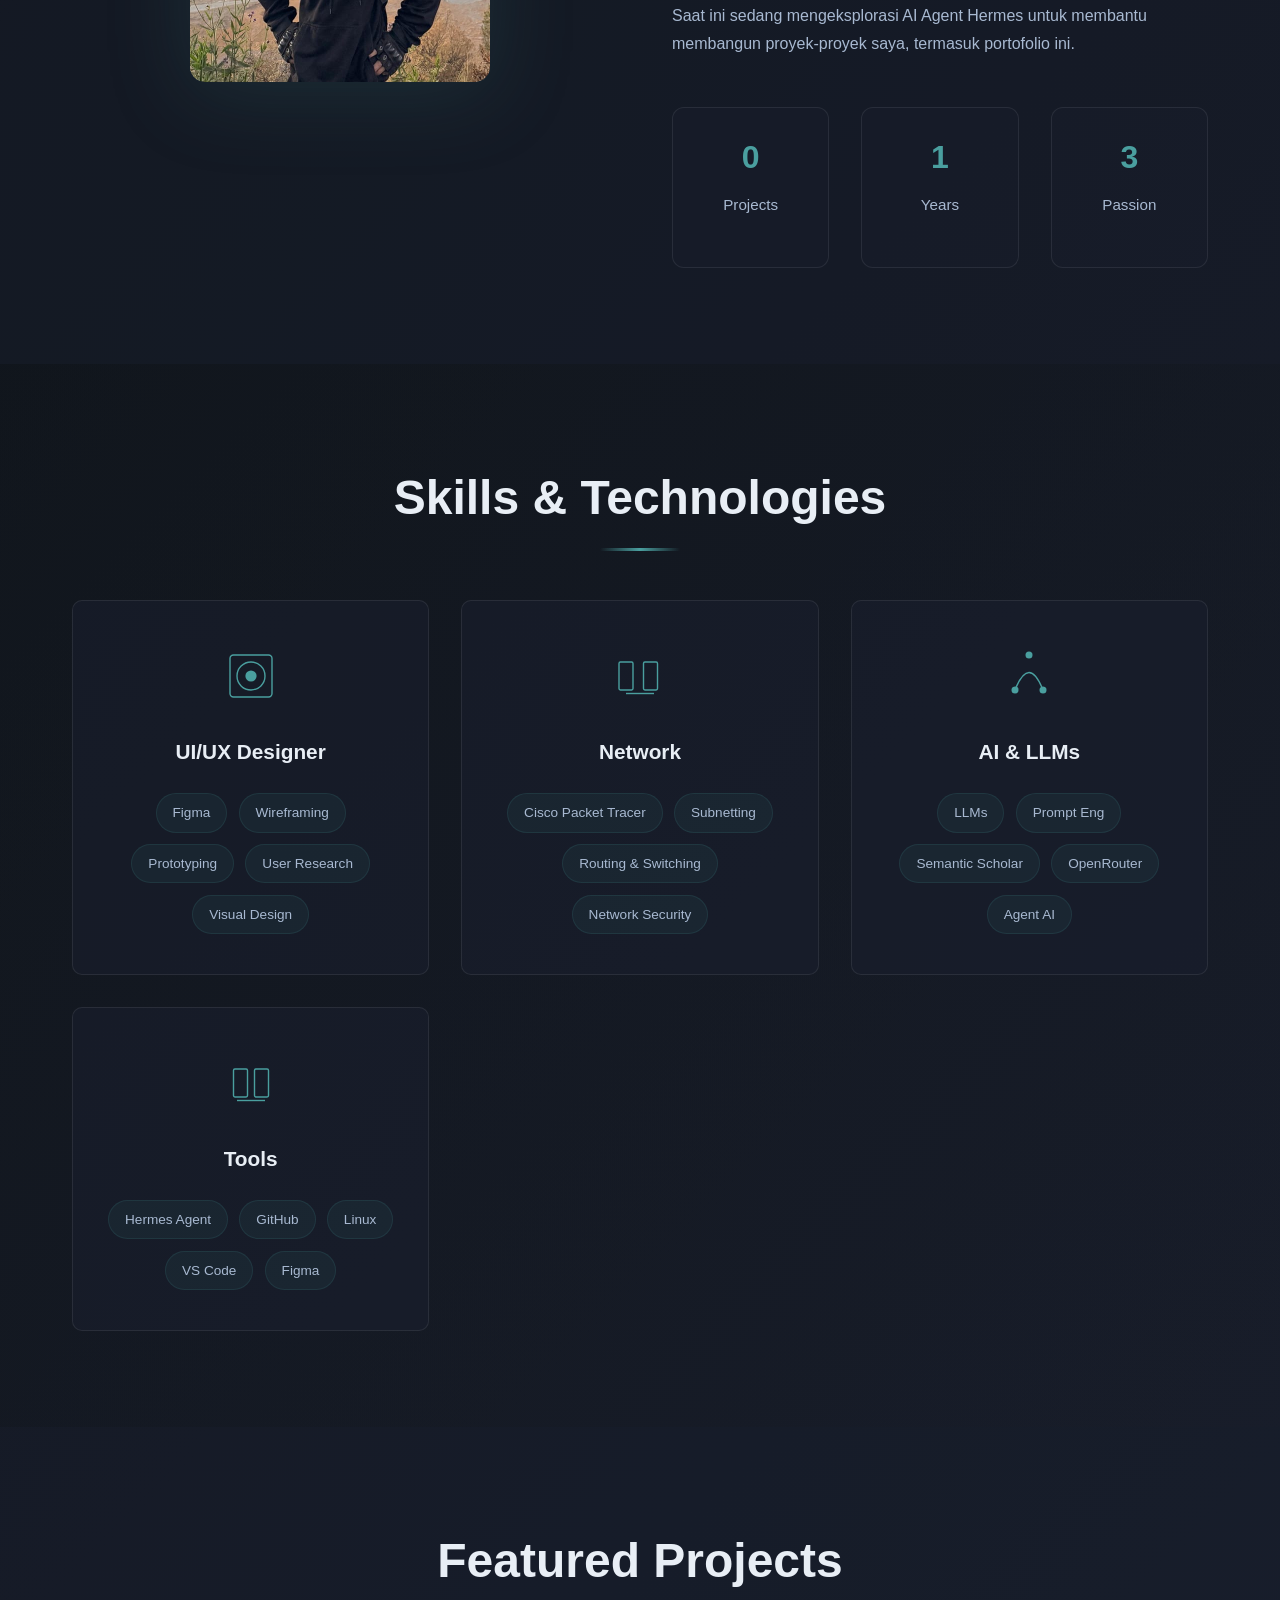
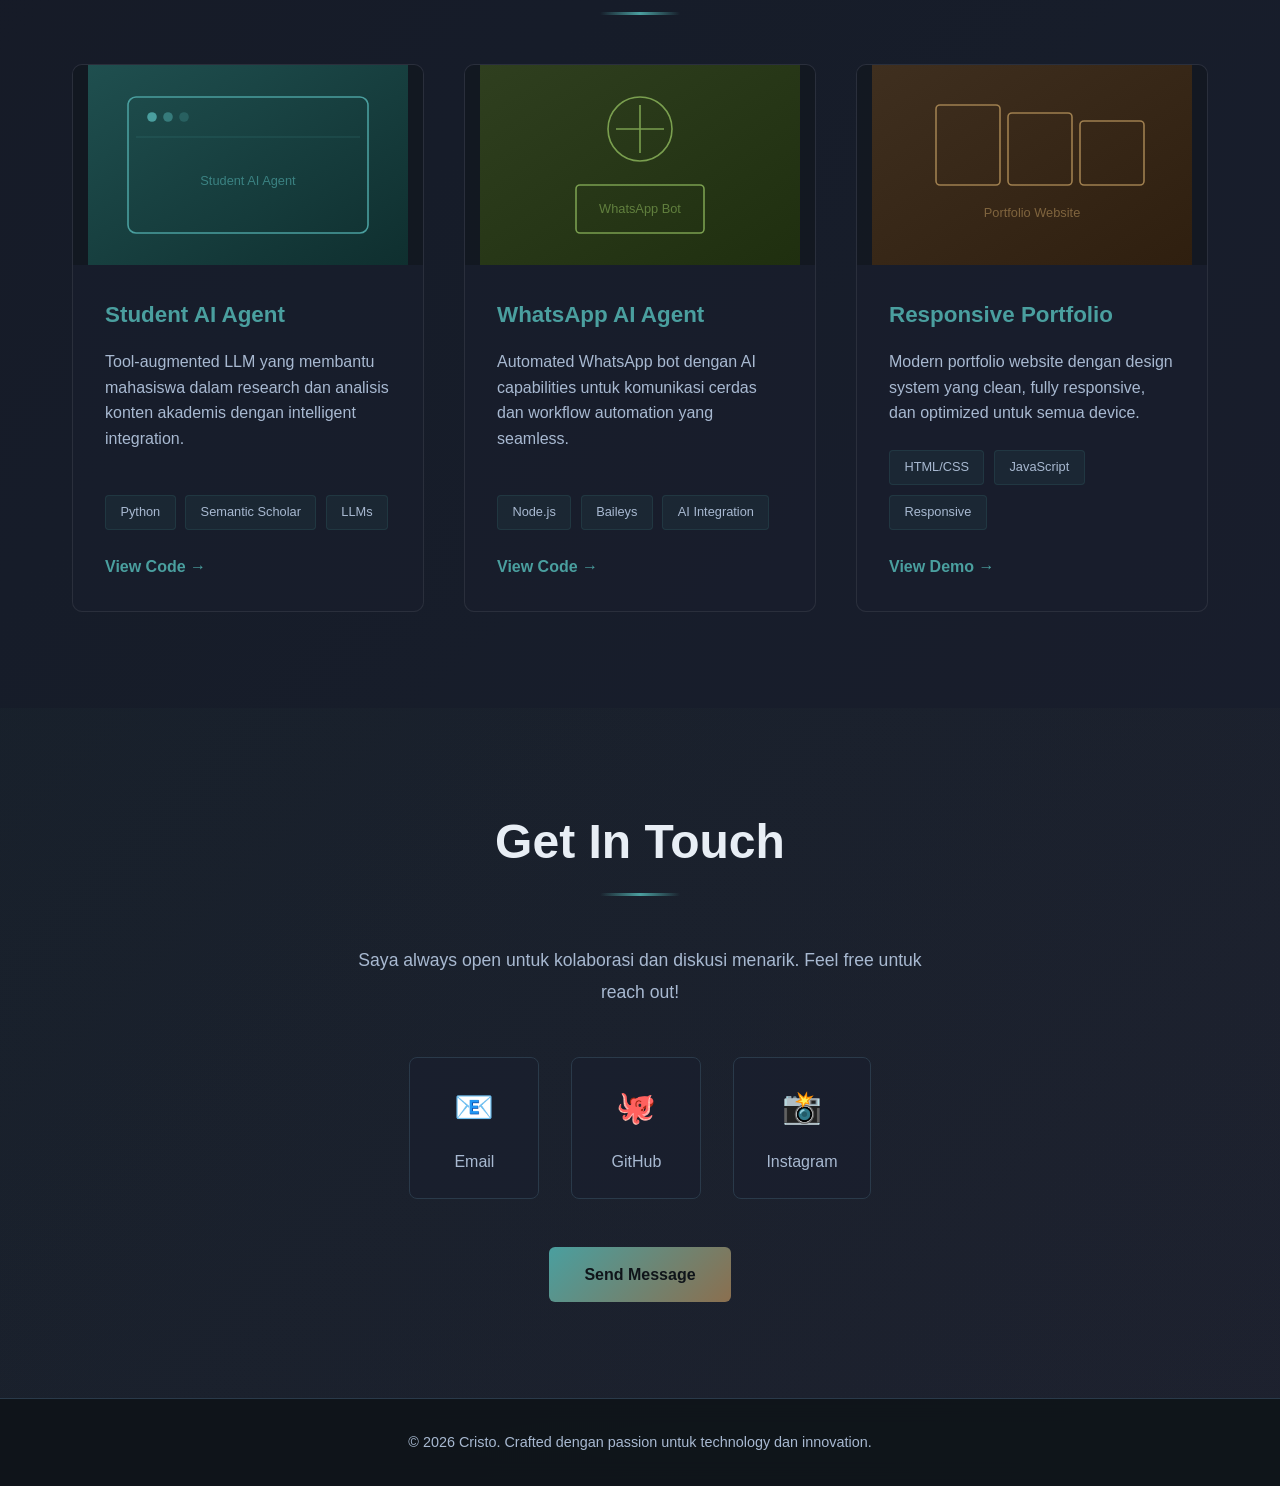
==== commit 50ebc4ce: "Update mobile menu click-outside close & AE-style motion/glassmorphism enhancements" ====
--- a/index.html
+++ b/index.html
@@ -56,6 +56,9 @@
 
     <!-- Hero Section -->
     <section class="hero" id="hero">
+        <div class="blob blob-1"></div>
+        <div class="blob blob-2"></div>
+        <div class="blob blob-3"></div>
         <div class="hero-content">
             <div class="hero-text">
                 <h1>Halo, saya <span class="gradient-text">Cristo Denata</span></h1>
--- a/style.css
+++ b/style.css
@@ -264,6 +264,10 @@
     padding: 4rem 2rem;
     position: relative;
     overflow: hidden;
+    background-image: url('assets/background.svg');
+    background-size: cover;
+    background-position: center;
+    background-repeat: no-repeat;
 }
 
 .hero::before {
@@ -460,6 +464,9 @@
     display: inline-flex;
     align-items: center;
     gap: 0.5rem;
+    position: relative;
+    overflow: hidden;
+    z-index: 1;
 }
 
 .btn-primary {
@@ -573,6 +580,7 @@
     transform: translateX(-50%);
     animation: bounce 2s infinite;
     color: var(--accent-light);
+    z-index: 10;
 }
 
 @keyframes bounce {
@@ -878,6 +886,247 @@
     gap: 0.7rem;
     transform: translateX(5px);
     text-shadow: 0 0 10px rgba(74, 159, 159, 0.5);
+}
+
+/* ============================================================
+   AE-STYLE ENHANCEMENTS — glassmorphism, blobs, gradient mesh
+   ============================================================ */
+
+:root {
+    --glow-teal: #4a9f9f;
+    --glow-gold: #c4a47a;
+    --glass-bg: rgba(255, 255, 255, 0.03);
+    --glass-border: rgba(255, 255, 255, 0.08);
+}
+
+/* Utility: kaca / glassmorphism */
+.glass {
+    background: var(--glass-bg);
+    backdrop-filter: blur(16px) saturate(180%);
+    -webkit-backdrop-filter: blur(16px) saturate(180%);
+    border: 1px solid var(--glass-border);
+}
+
+/* Gradient border animasi */
+.gradient-border {
+    position: relative;
+    border-radius: 12px;
+    overflow: hidden;
+}
+.gradient-border::before {
+    content: '';
+    position: absolute;
+    inset: -2px;
+    z-index: -1;
+    border-radius: inherit;
+    background: linear-gradient(90deg, var(--glow-teal), var(--glow-gold), #5f4b8b, var(--glow-teal));
+    background-size: 300% 300%;
+    animation: gradientMove 6s ease infinite;
+    opacity: 0.6;
+    filter: blur(12px);
+}
+.gradient-border::after {
+    content: '';
+    position: absolute;
+    inset: 0;
+    z-index: 0;
+    border-radius: inherit;
+    background: #0f1419;
+}
+
+@keyframes gradientMove {
+    0% { background-position: 0% 50%; }
+    50% { background-position: 100% 50%; }
+    100% { background-position: 0% 50%; }
+}
+
+/* Blob melayang di belakang section */
+.blob {
+    position: absolute;
+    border-radius: 50%;
+    filter: blur(60px);
+    opacity: 0.35;
+    z-index: -1;
+    animation: float 12s ease-in-out infinite;
+}
+.blob-1 {
+    top: -10%; left: -10%;
+    width: 600px; height: 600px;
+    background: var(--glow-teal);
+    animation-duration: 14s;
+    animation-delay: -2s;
+}
+.blob-2 {
+    bottom: -15%; right: -10%;
+    width: 700px; height: 700px;
+    background: var(--glow-gold);
+    animation-duration: 16s;
+    animation-delay: -4s;
+}
+.blob-3 {
+    top: 40%; left: 50%;
+    width: 400px; height: 400px;
+    background: #5f4b8b;
+    animation-duration: 10s;
+    animation-delay: -1s;
+}
+
+/* Hero enhanced: gradient mesh yang bergerak lambat */
+.hero::before {
+    content: '';
+    position: absolute;
+    inset: 0;
+    z-index: 0;
+    background: radial-gradient(circle at 20% 30%, rgba(58, 127, 127, 0.18) 0%, transparent 45%),
+                radial-gradient(circle at 80% 70%, rgba(139, 111, 79, 0.12) 0%, transparent 45%),
+                radial-gradient(circle at 50% 50%, rgba(95, 75, 139, 0.08) 0%, transparent 50%);
+}
+.hero::after {
+    content: '';
+    position: absolute;
+    bottom: 0; left: 0; right: 0;
+    height: 60%;
+    z-index: 1;
+    background: linear-gradient(to bottom, transparent 0%, rgba(15, 20, 25, 0.85) 60%, #0f1419 100%);
+    pointer-events: none;
+}
+
+/* Teks reveal saat scroll */
+.reveal-text {
+    opacity: 0;
+    transform: translateY(30px);
+    transition: all 0.8s cubic-bezier(0.22, 1, 0.36, 1);
+}
+.reveal-text.is-visible {
+    opacity: 1;
+    transform: translateY(0);
+}
+
+/* Card tilt container */
+.tilt-card {
+    transform-style: preserve-3d;
+    perspective: 1000px;
+}
+
+/* Button shimmer */
+.btn::before {
+    content: '';
+    position: absolute;
+    inset: 0;
+    border-radius: inherit;
+    background: linear-gradient(90deg, transparent, rgba(255,255,255,0.25), transparent);
+    transform: translateX(-100%);
+    transition: transform 0.6s ease;
+    pointer-events: none;
+    z-index: 1;
+}
+.btn:hover::before {
+    transform: translateX(100%);
+}
+
+/* Section divider gelombang */
+.wave-divider {
+    position: relative;
+    overflow: hidden;
+}
+.wave-divider::after {
+    content: '';
+    position: absolute;
+    left: 0; bottom: -1px; right: 0;
+    height: 60px;
+    background: linear-gradient(135deg, #0f1419 0%, #0f1419 40%, transparent 100%);
+    mask-image: radial-gradient(circle at 50% 100%, #000 70%, transparent 100%);
+    pointer-events: none;
+    z-index: 2;
+}
+
+/* Navbar lebih kaca */
+.navbar {
+    background: rgba(15, 20, 25, 0.7);
+    backdrop-filter: blur(20px) saturate(180%);
+    -webkit-backdrop-filter: blur(20px) saturate(180%);
+    border-bottom: 1px solid var(--border);
+}
+
+/* Mobile menu: slide dari kanan dengan blur */
+.mobile-menu {
+    background: radial-gradient(circle at 80% 10%, rgba(58, 127, 127, 0.18) 0%, rgba(15, 20, 25, 0.98) 70%);
+    backdrop-filter: blur(24px);
+    -webkit-backdrop-filter: blur(24px);
+}
+.mobile-link {
+    position: relative;
+    overflow: hidden;
+}
+.mobile-link::before {
+    content: '';
+    position: absolute;
+    inset: 0;
+    background: linear-gradient(90deg, transparent, rgba(255,255,255,0.08), transparent);
+    transform: translateX(-100%);
+    transition: transform 0.5s ease;
+}
+.mobile-link:hover::before {
+    transform: translateX(100%);
+}
+
+/* Skill cards glass */
+.skill-card {
+    background: rgba(26, 31, 46, 0.6);
+    border: 1px solid var(--glass-border);
+}
+.skill-card:hover {
+    background: rgba(26, 31, 46, 0.85);
+    border-color: var(--glow-teal);
+    box-shadow: 0 0 40px rgba(74, 159, 159, 0.15);
+}
+
+/* Project cards glass + tilt */
+.project-card {
+    background: rgba(26, 31, 46, 0.6);
+    border: 1px solid var(--glass-border);
+}
+.project-card:hover {
+    border-color: var(--glow-teal);
+    box-shadow: 0 25px 60px rgba(0,0,0,0.35);
+}
+
+/* Floating cards hero lebih lebay */
+.floating-card {
+    background: rgba(26, 31, 46, 0.55);
+    border: 1px solid var(--glass-border);
+    backdrop-filter: blur(12px);
+}
+
+/* Stats glass */
+.stat {
+    background: rgba(26, 31, 46, 0.4);
+    border: 1px solid var(--glass-border);
+    padding: 1.5rem;
+    border-radius: 12px;
+    transition: all 0.4s ease;
+}
+.stat:hover {
+    border-color: var(--glow-gold);
+    transform: translateY(-5px);
+}
+
+/* Contact card glass */
+.contact-card {
+    background: rgba(26, 31, 46, 0.5);
+    border: 1px solid var(--glass-border);
+}
+
+/* Footer glass */
+.footer {
+    background: rgba(15, 20, 25, 0.85);
+    backdrop-filter: blur(12px);
+}
+
+/* Responsive tweaks agar blob tidak ganggu mobile */
+@media (max-width: 768px) {
+    .blob { display: none; }
+    .hero::before { opacity: 0.6; }
 }
 
 /* ============================================================
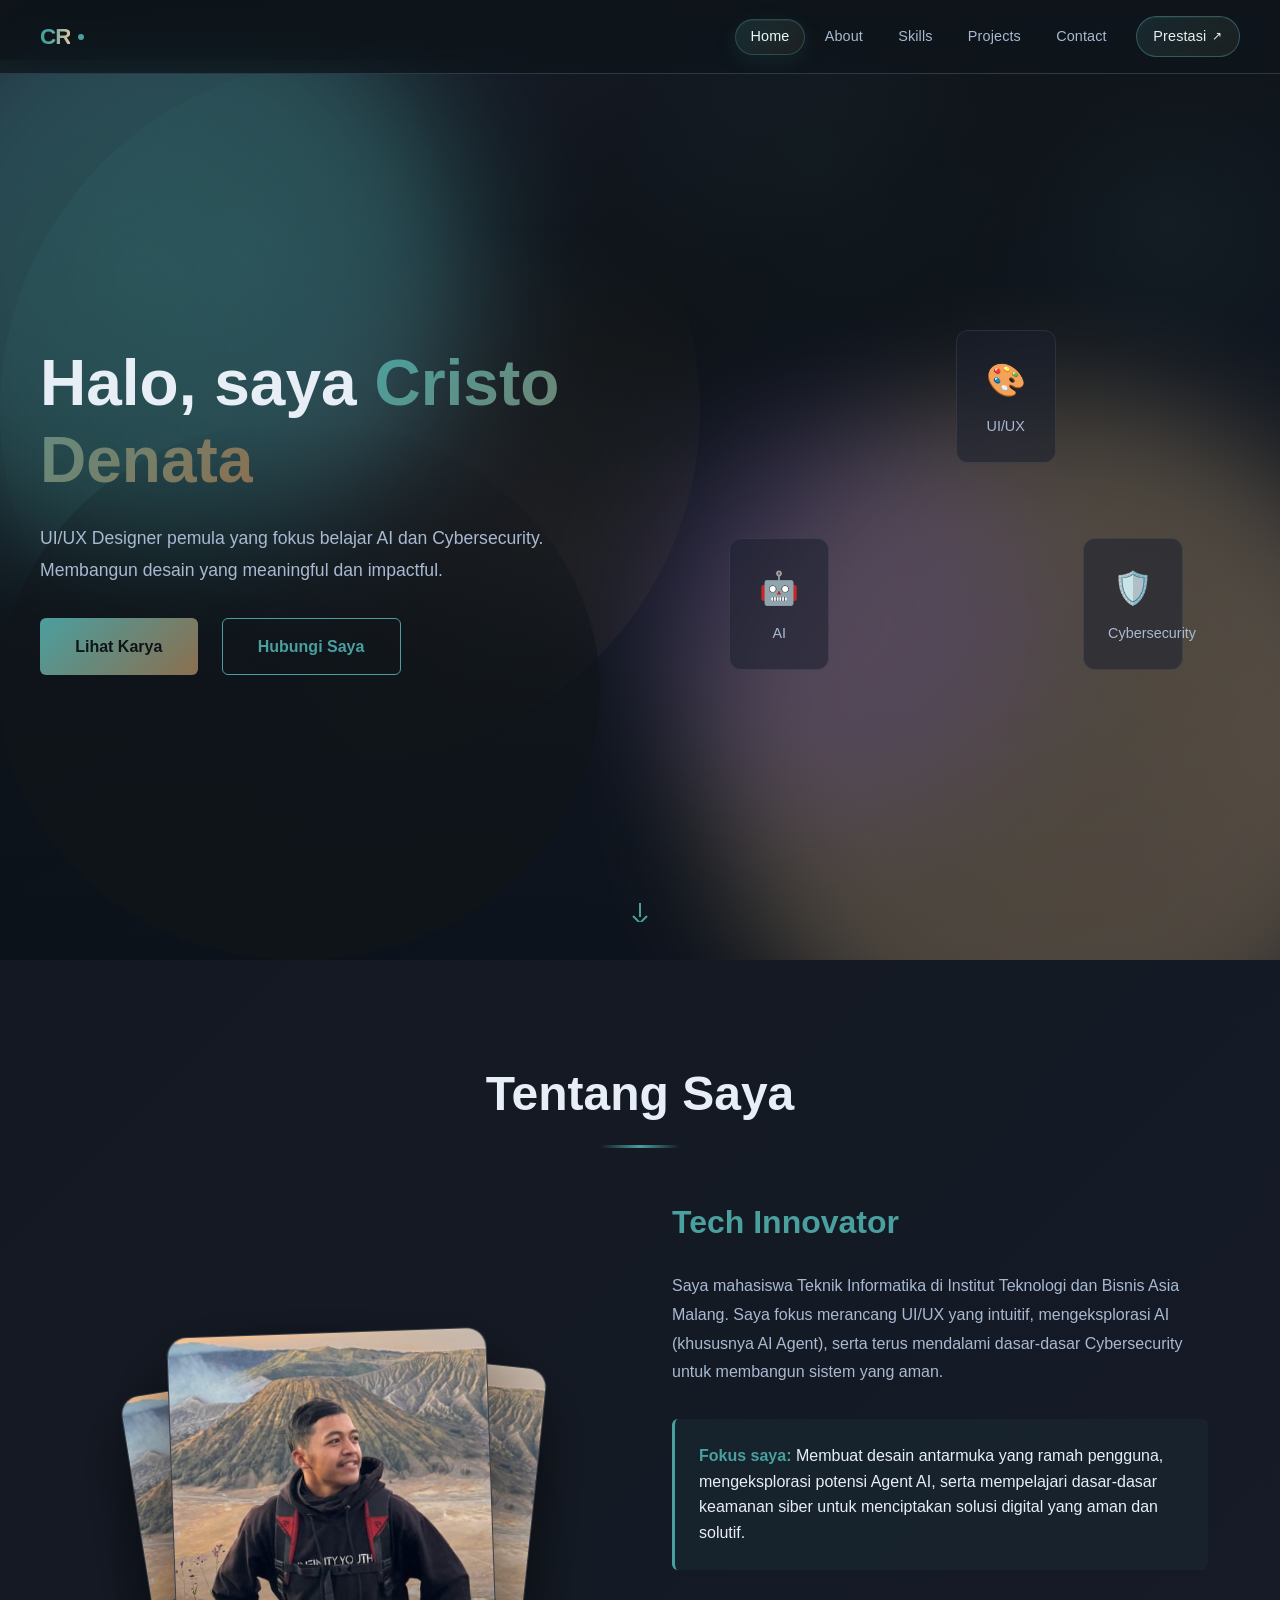
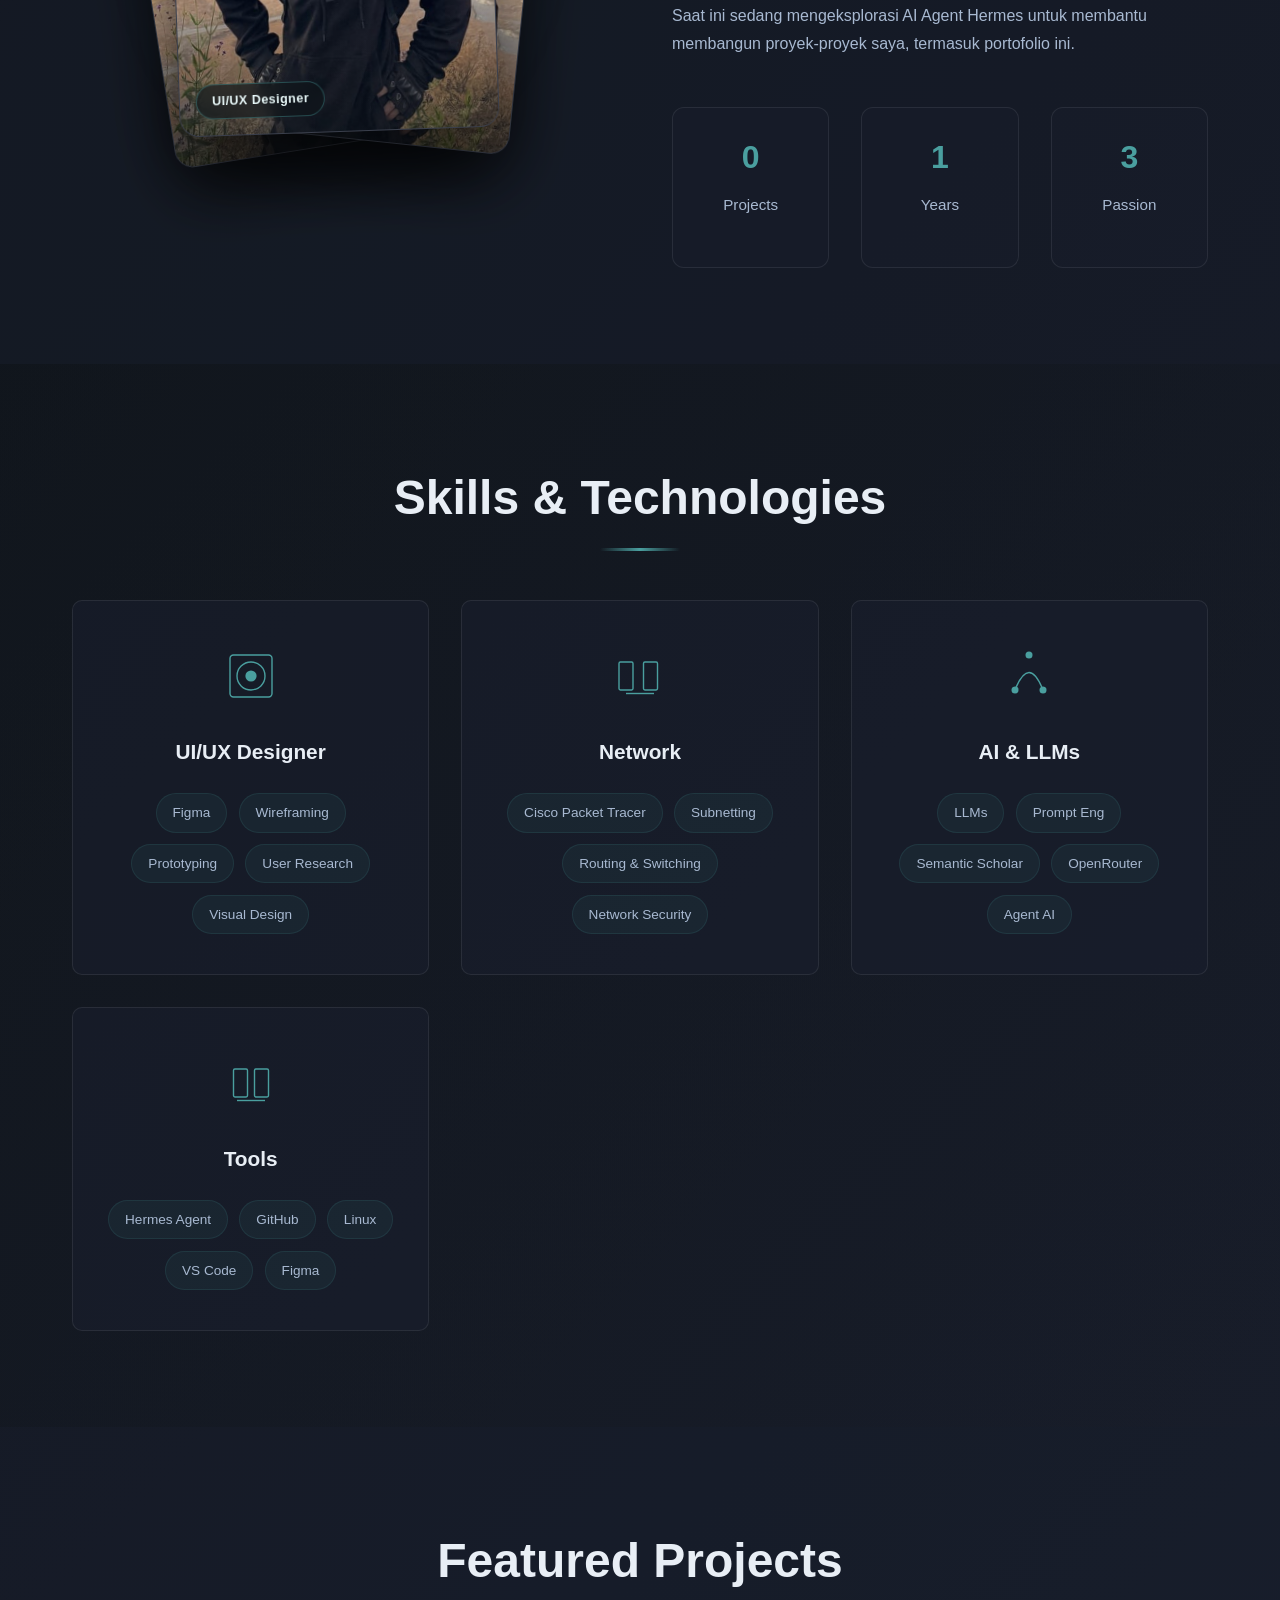
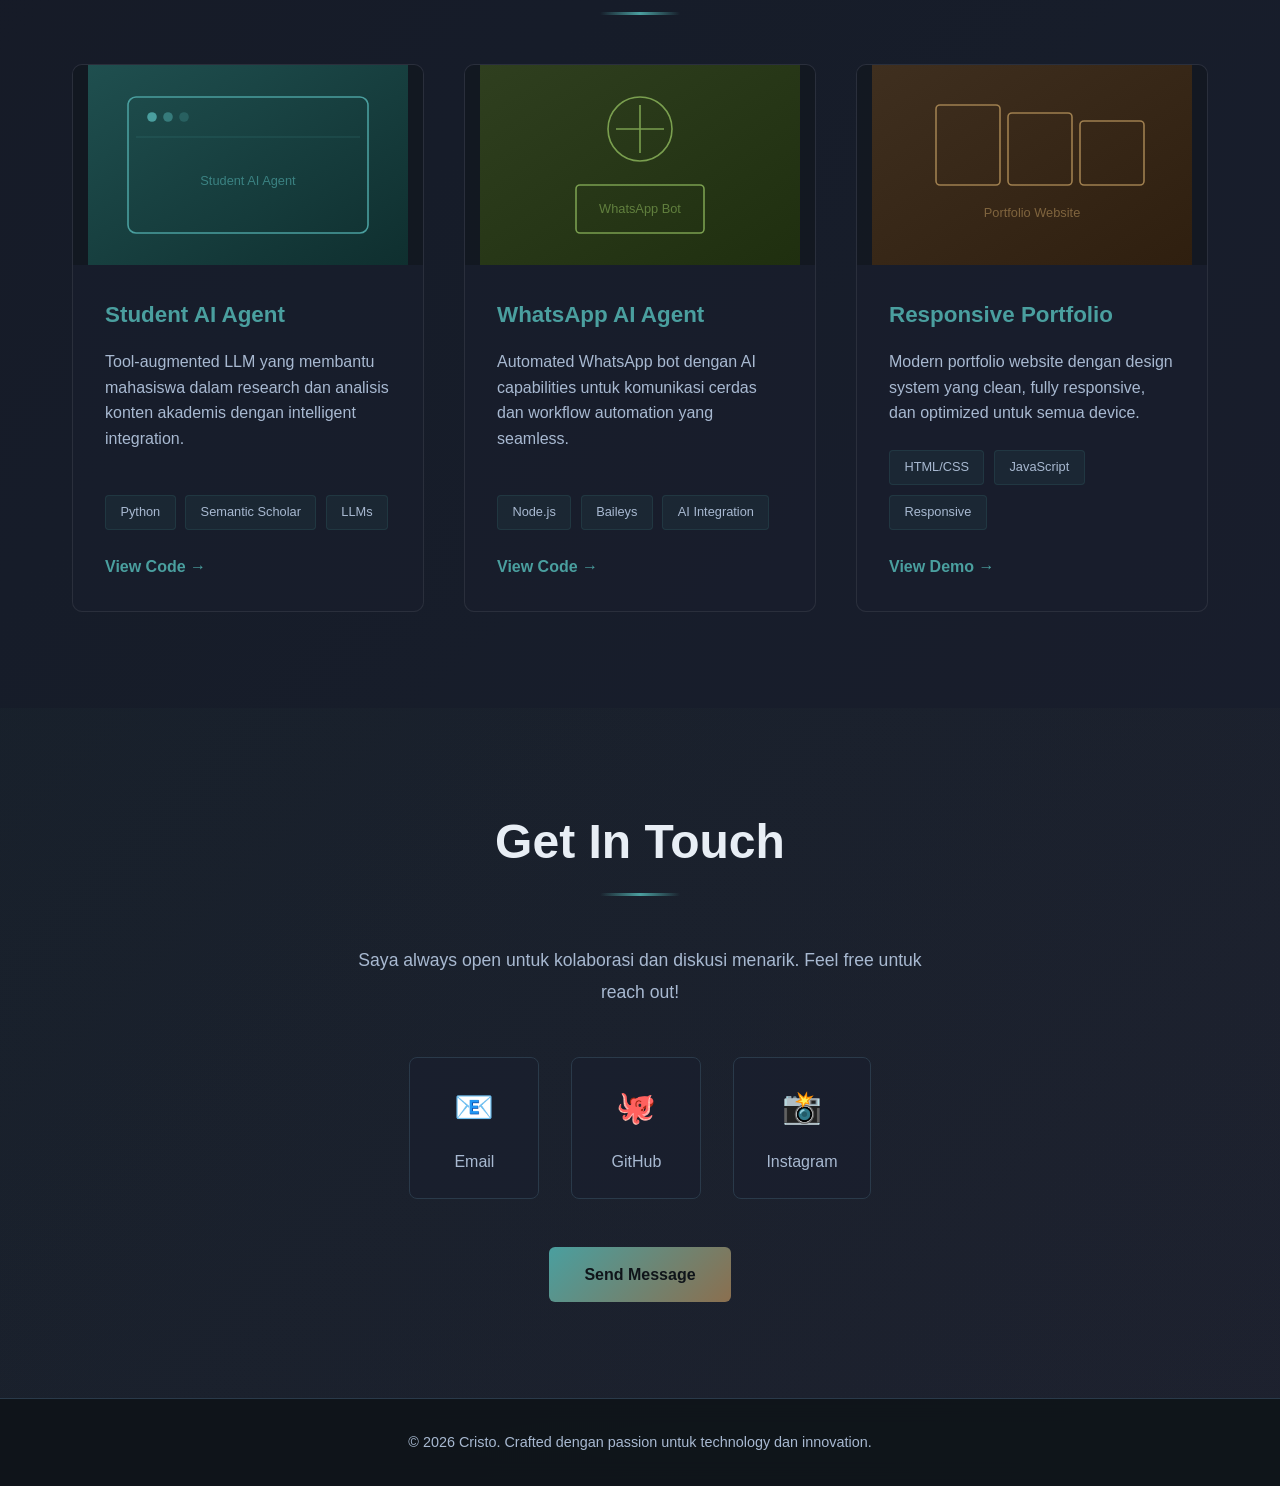
==== commit 2f1aeaf5: "Tambah stacked photo cards di section Tentang Saya" ====
--- a/index.html
+++ b/index.html
@@ -96,7 +96,18 @@
             <h2 class="section-title">Tentang Saya</h2>
             <div class="about-grid">
                 <div class="about-image">
-                    <img src="assets/profile.jpeg" alt="Cristo Profile" class="profile-photo">
+                    <div class="photo-stack">
+                        <figure class="photo-card photo-card-3">
+                            <img src="assets/profile.jpeg" alt="Cristo Denata — foto 3">
+                        </figure>
+                        <figure class="photo-card photo-card-2">
+                            <img src="assets/profile.jpeg" alt="Cristo Denata — foto 2">
+                        </figure>
+                        <figure class="photo-card photo-card-1">
+                            <img src="assets/profile.jpeg" alt="Cristo Denata — foto utama">
+                            <figcaption class="photo-caption">UI/UX Designer</figcaption>
+                        </figure>
+                    </div>
                 </div>
                 <div class="about-text">
                     <h3>Tech Innovator</h3>
--- a/style.css
+++ b/style.css
@@ -662,6 +662,127 @@
     filter: drop-shadow(0 15px 50px rgba(58, 127, 127, 0.3));
 }
 
+/* --- Stacked photo cards (Tentang Saya) --- */
+.photo-stack {
+    position: relative;
+    width: 320px;
+    height: 400px;
+    perspective: 1200px;
+    animation: float 6s ease-in-out infinite;
+}
+
+.photo-stack::before {
+    content: '';
+    position: absolute;
+    inset: 8% -12% -6% -12%;
+    background: radial-gradient(circle, rgba(74, 159, 159, 0.22) 0%, transparent 65%);
+    filter: blur(40px);
+    z-index: 0;
+    pointer-events: none;
+}
+
+.photo-card {
+    position: absolute;
+    inset: 0;
+    margin: 0;
+    border-radius: 20px;
+    overflow: hidden;
+    border: 1px solid rgba(255, 255, 255, 0.14);
+    background: #1a1f2e;
+    box-shadow: 0 30px 70px rgba(0, 0, 0, 0.55);
+    transform-origin: center bottom;
+    transition: transform 0.6s cubic-bezier(0.22, 1, 0.36, 1),
+                box-shadow 0.4s ease;
+    will-change: transform;
+}
+
+.photo-card::after {
+    content: '';
+    position: absolute;
+    inset: 0;
+    background: linear-gradient(to top, rgba(15, 20, 25, 0.55) 0%, transparent 45%);
+    pointer-events: none;
+}
+
+.photo-card img {
+    width: 100%;
+    height: 100%;
+    object-fit: cover;
+    display: block;
+}
+
+.photo-card-3 {
+    z-index: 1;
+    transform: rotate(-9deg) translate(-16px, 12px) scale(0.94);
+}
+
+.photo-card-2 {
+    z-index: 2;
+    transform: rotate(6deg) translate(14px, 6px) scale(0.97);
+}
+
+.photo-card-1 {
+    z-index: 3;
+    transform: rotate(-2deg);
+    box-shadow: 0 35px 80px rgba(0, 0, 0, 0.6);
+}
+
+/* Fan-out saat hover */
+.photo-stack:hover .photo-card-3 {
+    transform: rotate(-15deg) translate(-58px, 6px) scale(0.94);
+    box-shadow: 0 40px 90px rgba(0, 0, 0, 0.5);
+}
+
+.photo-stack:hover .photo-card-2 {
+    transform: rotate(12deg) translate(58px, 2px) scale(0.97);
+    box-shadow: 0 40px 90px rgba(0, 0, 0, 0.5);
+}
+
+.photo-stack:hover .photo-card-1 {
+    transform: rotate(0deg) translateY(-12px) scale(1.03);
+    box-shadow: 0 45px 100px rgba(0, 0, 0, 0.65);
+}
+
+.photo-caption {
+    position: absolute;
+    left: 1rem;
+    bottom: 1rem;
+    z-index: 2;
+    padding: 0.4rem 0.95rem;
+    border-radius: 999px;
+    font-size: 0.78rem;
+    font-weight: 600;
+    letter-spacing: 0.04em;
+    color: #eafafa;
+    background: rgba(15, 20, 25, 0.65);
+    border: 1px solid rgba(74, 159, 159, 0.4);
+    backdrop-filter: blur(8px);
+    -webkit-backdrop-filter: blur(8px);
+}
+
+@media (max-width: 900px) {
+    .photo-stack {
+        width: 280px;
+        height: 350px;
+    }
+}
+
+@media (max-width: 768px) {
+    .photo-stack {
+        width: 250px;
+        height: 315px;
+    }
+    .photo-card {
+        border-radius: 16px;
+    }
+    .photo-stack:hover .photo-card-3 {
+        transform: rotate(-12deg) translate(-32px, 6px) scale(0.94);
+    }
+    .photo-stack:hover .photo-card-2 {
+        transform: rotate(9deg) translate(32px, 2px) scale(0.97);
+    }
+}
+
 @media (max-width: 768px) {
     .profile-photo {
         max-width: 250px;
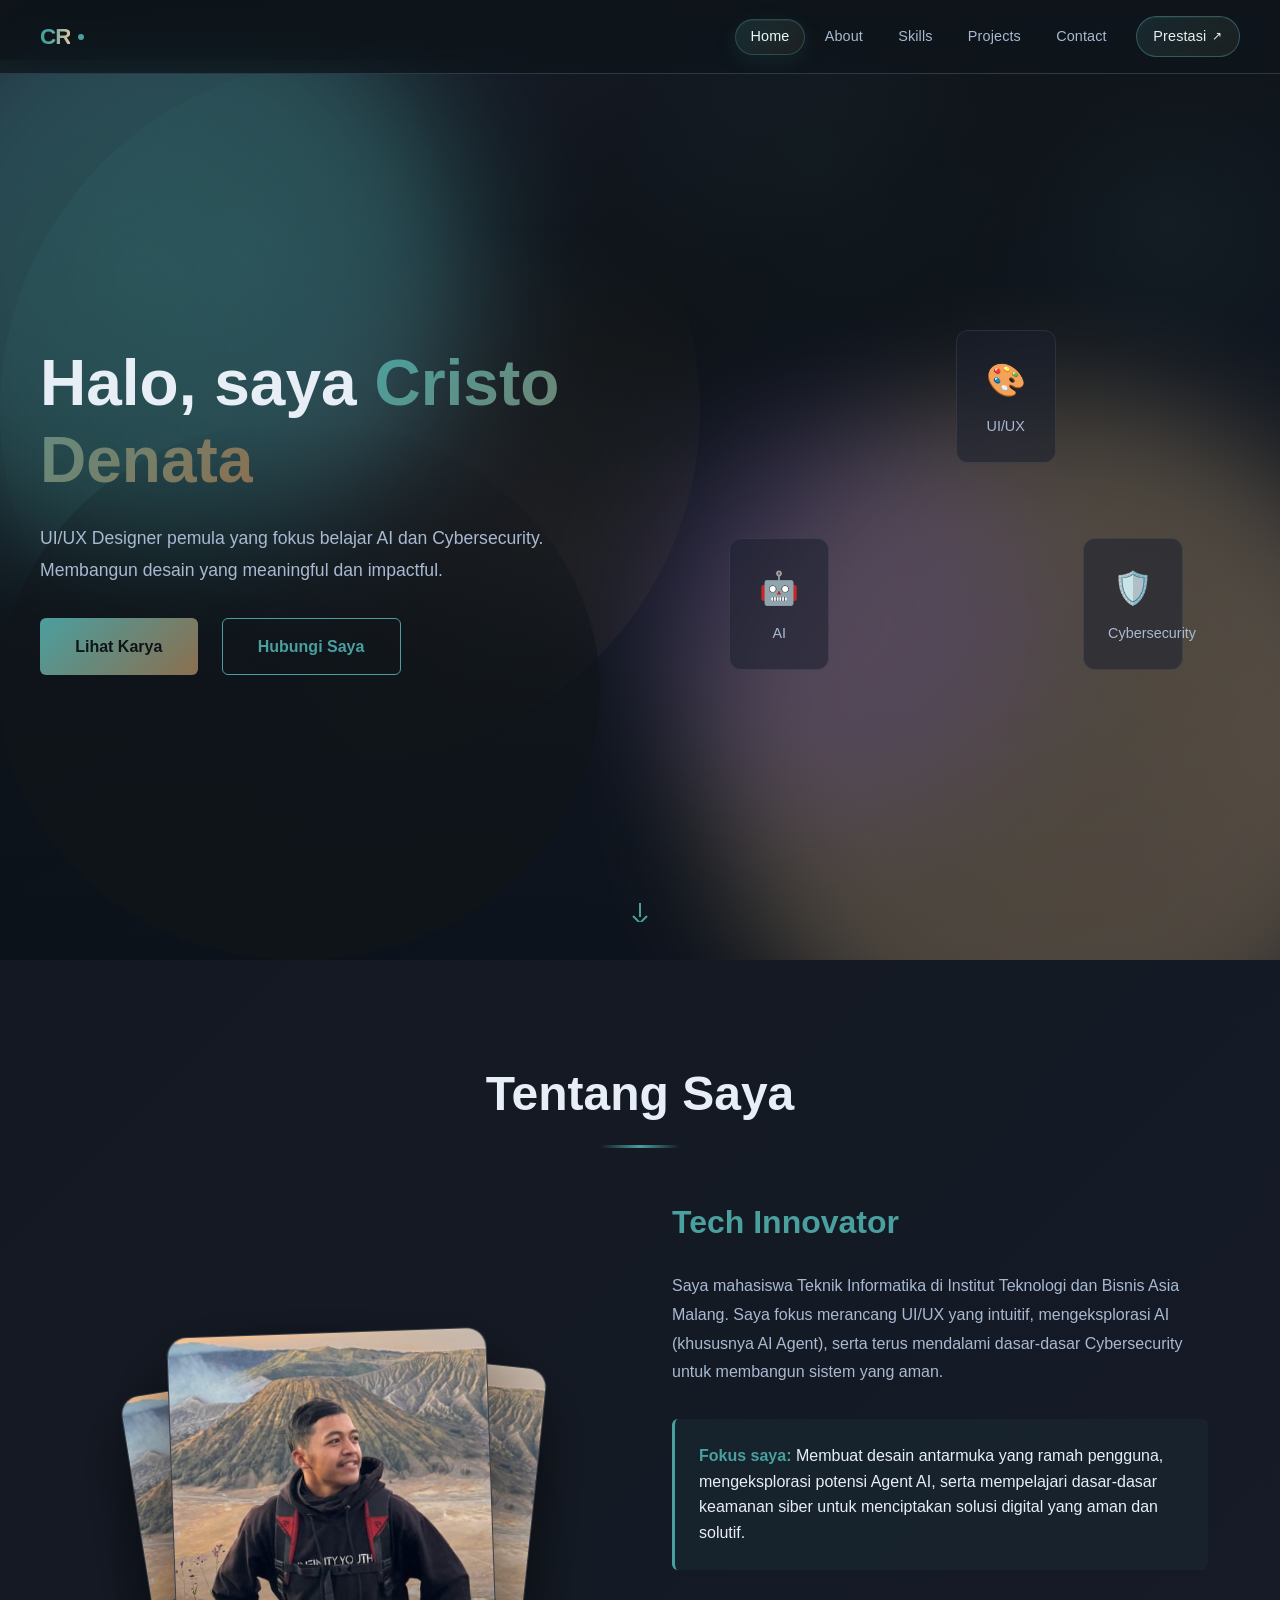
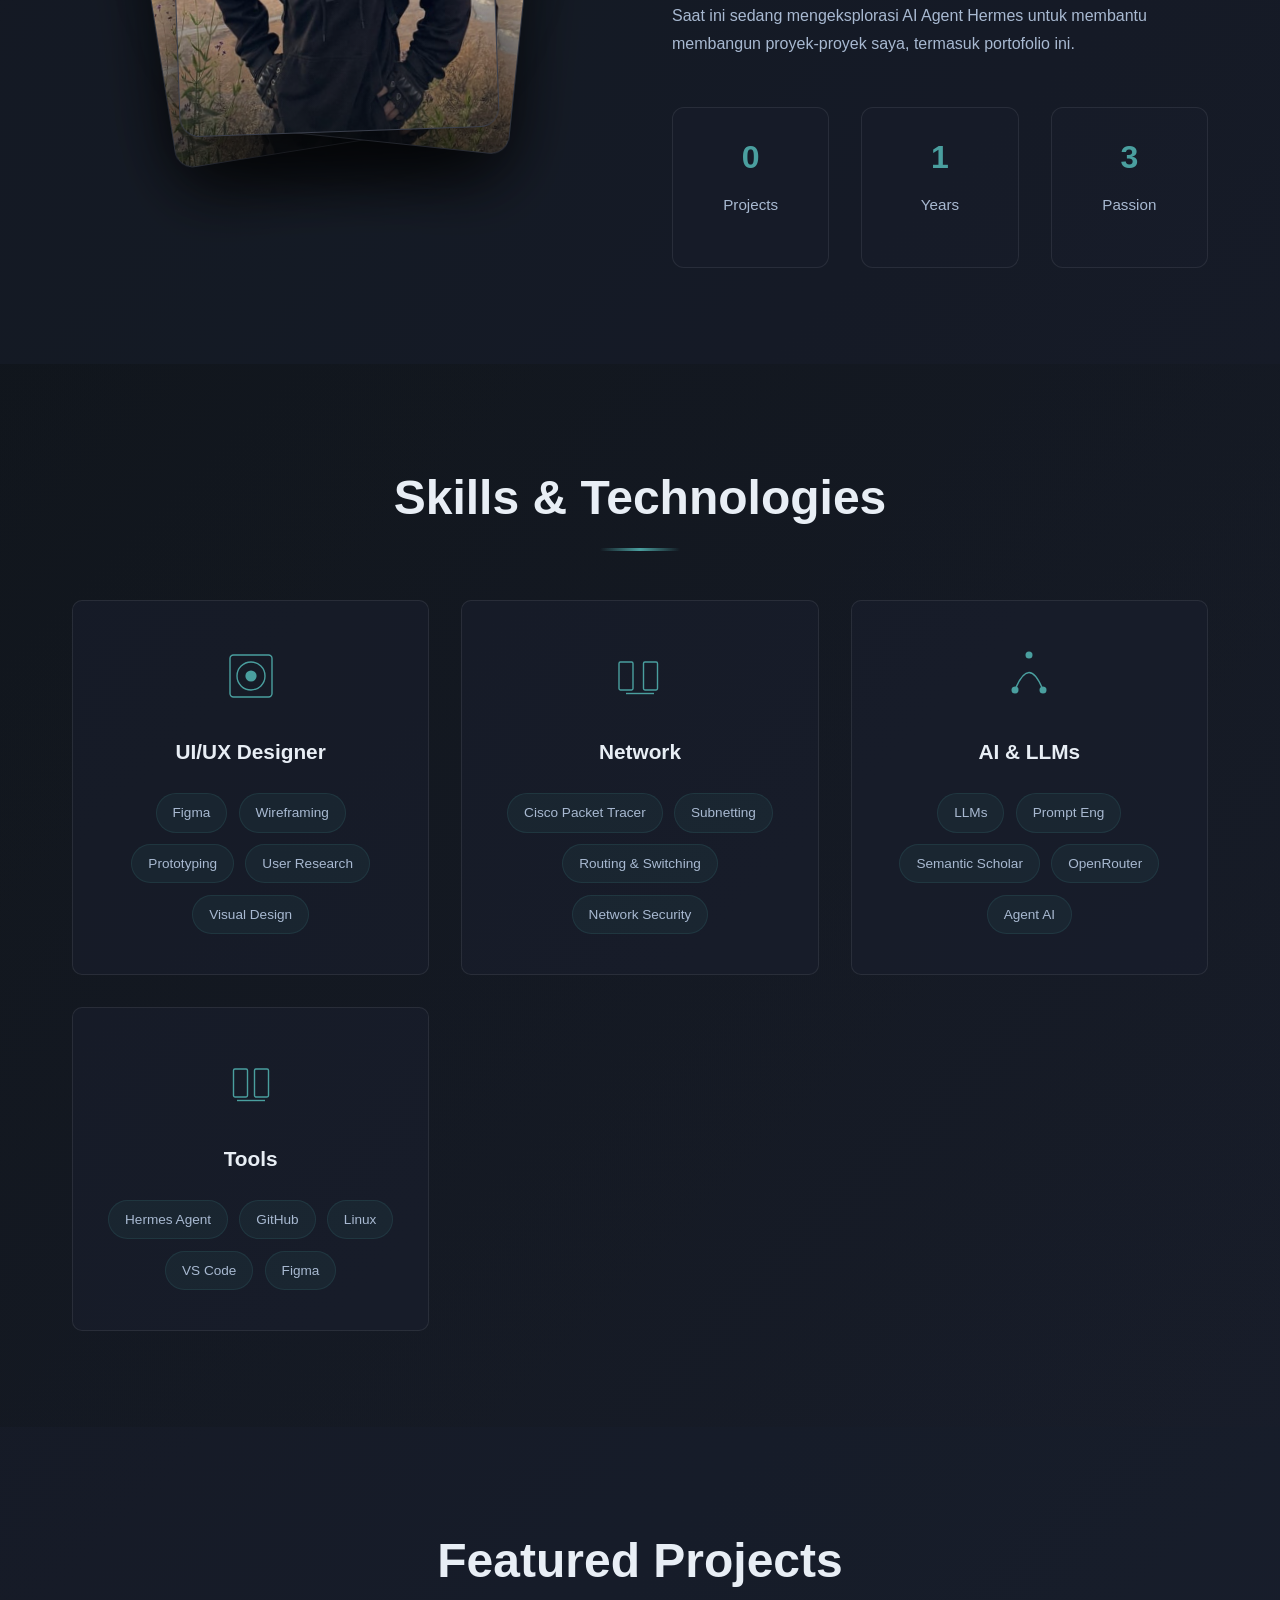
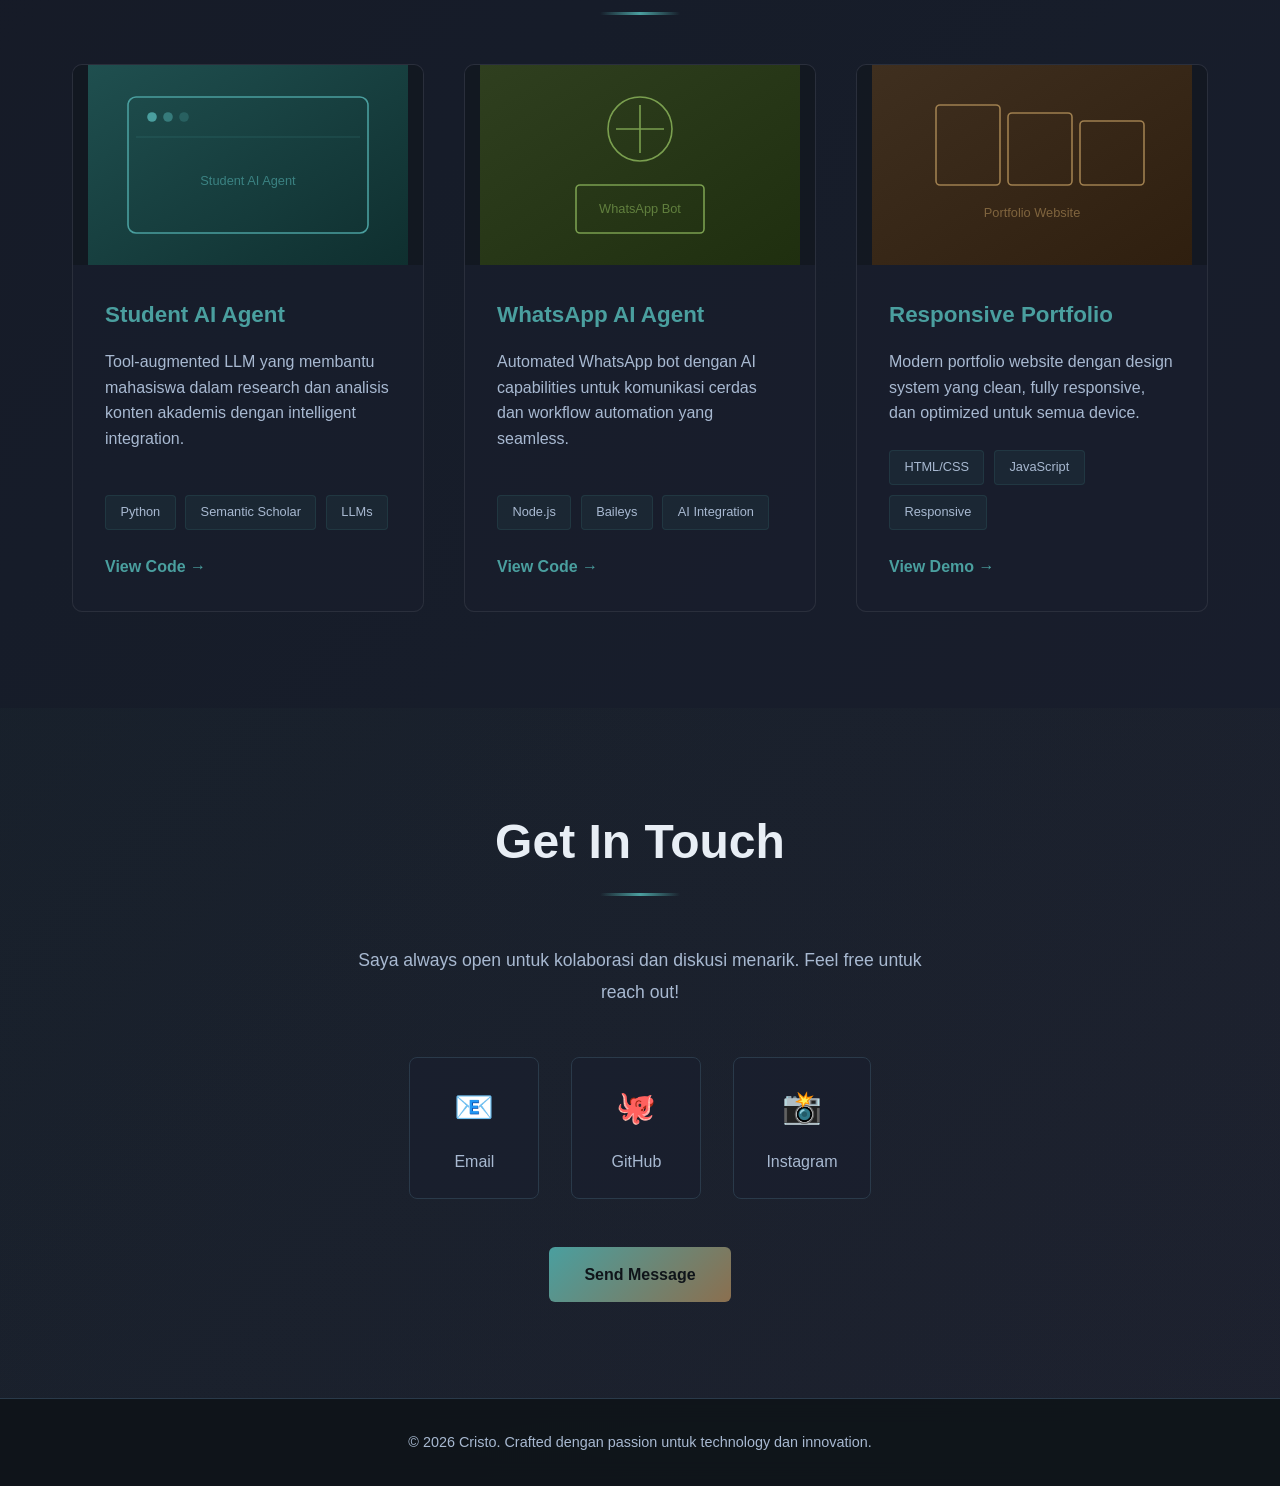
==== commit 257ad385: "Rapatkan sebaran kartu foto agar tidak menabrak teks & hapus caption UI/UX Designer" ====
--- a/index.html
+++ b/index.html
@@ -105,7 +105,6 @@
                         </figure>
                         <figure class="photo-card photo-card-1">
                             <img src="assets/profile.jpeg" alt="Cristo Denata — foto utama">
-                            <figcaption class="photo-caption">UI/UX Designer</figcaption>
                         </figure>
                     </div>
                 </div>
--- a/style.css
+++ b/style.css
@@ -727,38 +727,38 @@
     box-shadow: 0 35px 80px rgba(0, 0, 0, 0.6);
 }
 
-/* Fan-out saat hover */
-.photo-stack:hover .photo-card-3 {
-    transform: rotate(-15deg) translate(-58px, 6px) scale(0.94);
-    box-shadow: 0 40px 90px rgba(0, 0, 0, 0.5);
-}
-
-.photo-stack:hover .photo-card-2 {
-    transform: rotate(12deg) translate(58px, 2px) scale(0.97);
-    box-shadow: 0 40px 90px rgba(0, 0, 0, 0.5);
-}
-
-.photo-stack:hover .photo-card-1 {
-    transform: rotate(0deg) translateY(-12px) scale(1.03);
-    box-shadow: 0 45px 100px rgba(0, 0, 0, 0.65);
-}
-
-.photo-caption {
-    position: absolute;
-    left: 1rem;
-    bottom: 1rem;
-    z-index: 2;
-    padding: 0.4rem 0.95rem;
-    border-radius: 999px;
-    font-size: 0.78rem;
-    font-weight: 600;
-    letter-spacing: 0.04em;
-    color: #eafafa;
-    background: rgba(15, 20, 25, 0.65);
-    border: 1px solid rgba(74, 159, 159, 0.4);
-    backdrop-filter: blur(8px);
-    -webkit-backdrop-filter: blur(8px);
-}
+/* Sebar semua kartu saat hover / diklik */
+.photo-stack {
+    cursor: pointer;
+    outline: none;
+    overflow: visible;
+}
+
+.photo-stack:hover .photo-card-3,
+.photo-stack.is-open .photo-card-3,
+.photo-stack:focus-visible .photo-card-3 {
+    transform: translateX(-42%) translateY(6%) rotate(-11deg) scale(0.55);
+    box-shadow: 0 30px 65px rgba(0, 0, 0, 0.5);
+}
+
+.photo-stack:hover .photo-card-2,
+.photo-stack.is-open .photo-card-2,
+.photo-stack:focus-visible .photo-card-2 {
+    transform: translateY(-14px) scale(0.6);
+    box-shadow: 0 30px 65px rgba(0, 0, 0, 0.5);
+}
+
+.photo-stack:hover .photo-card-1,
+.photo-stack.is-open .photo-card-1,
+.photo-stack:focus-visible .photo-card-1 {
+    transform: translateX(42%) translateY(6%) rotate(11deg) scale(0.55);
+    box-shadow: 0 30px 65px rgba(0, 0, 0, 0.5);
+}
+
+/* Stagger halus saat menyebar */
+.photo-card-3 { transition-delay: 0s; }
+.photo-card-2 { transition-delay: 0.06s; }
+.photo-card-1 { transition-delay: 0.12s; }
 
 @media (max-width: 900px) {
     .photo-stack {
@@ -775,11 +775,17 @@
     .photo-card {
         border-radius: 16px;
     }
-    .photo-stack:hover .photo-card-3 {
-        transform: rotate(-12deg) translate(-32px, 6px) scale(0.94);
-    }
-    .photo-stack:hover .photo-card-2 {
-        transform: rotate(9deg) translate(32px, 2px) scale(0.97);
+    .photo-stack:hover .photo-card-3,
+    .photo-stack.is-open .photo-card-3 {
+        transform: translateX(-36%) translateY(5%) rotate(-10deg) scale(0.5);
+    }
+    .photo-stack:hover .photo-card-2,
+    .photo-stack.is-open .photo-card-2 {
+        transform: translateY(-12px) scale(0.55);
+    }
+    .photo-stack:hover .photo-card-1,
+    .photo-stack.is-open .photo-card-1 {
+        transform: translateX(36%) translateY(5%) rotate(10deg) scale(0.5);
     }
 }
 
